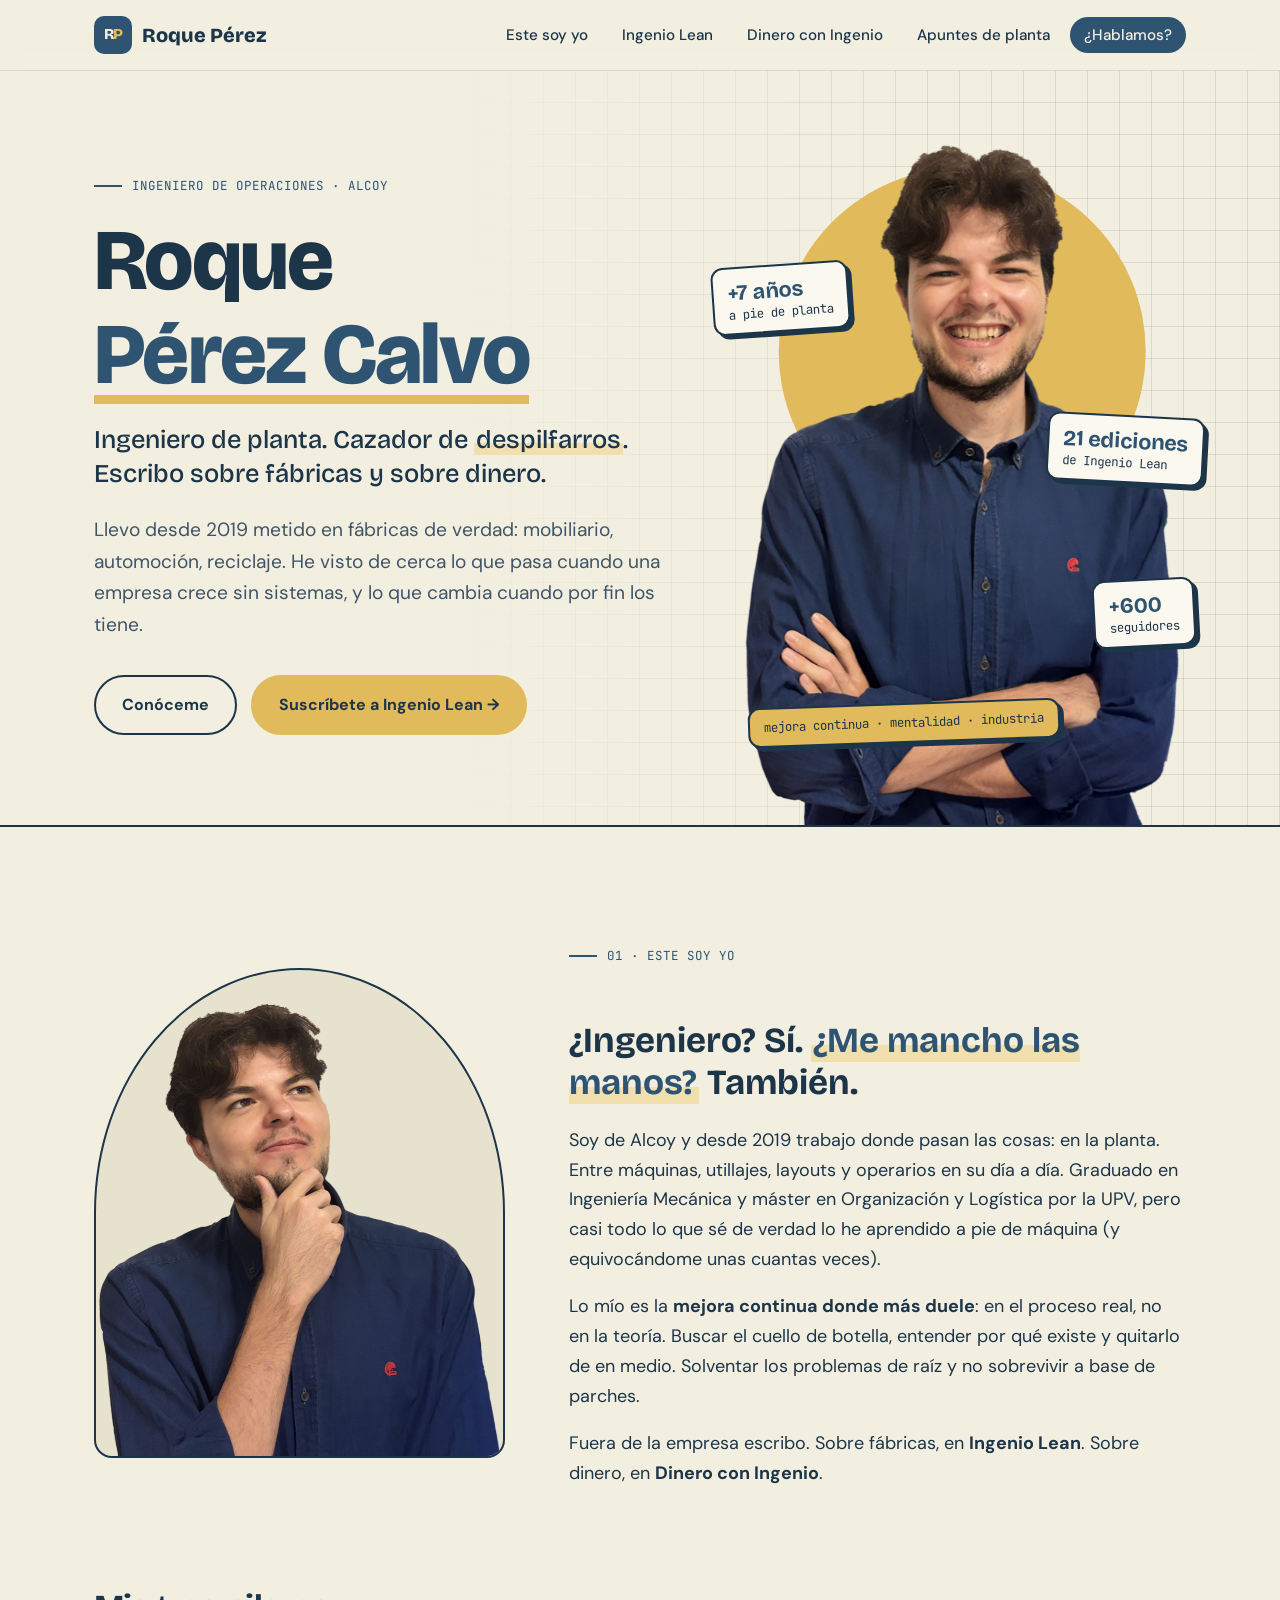
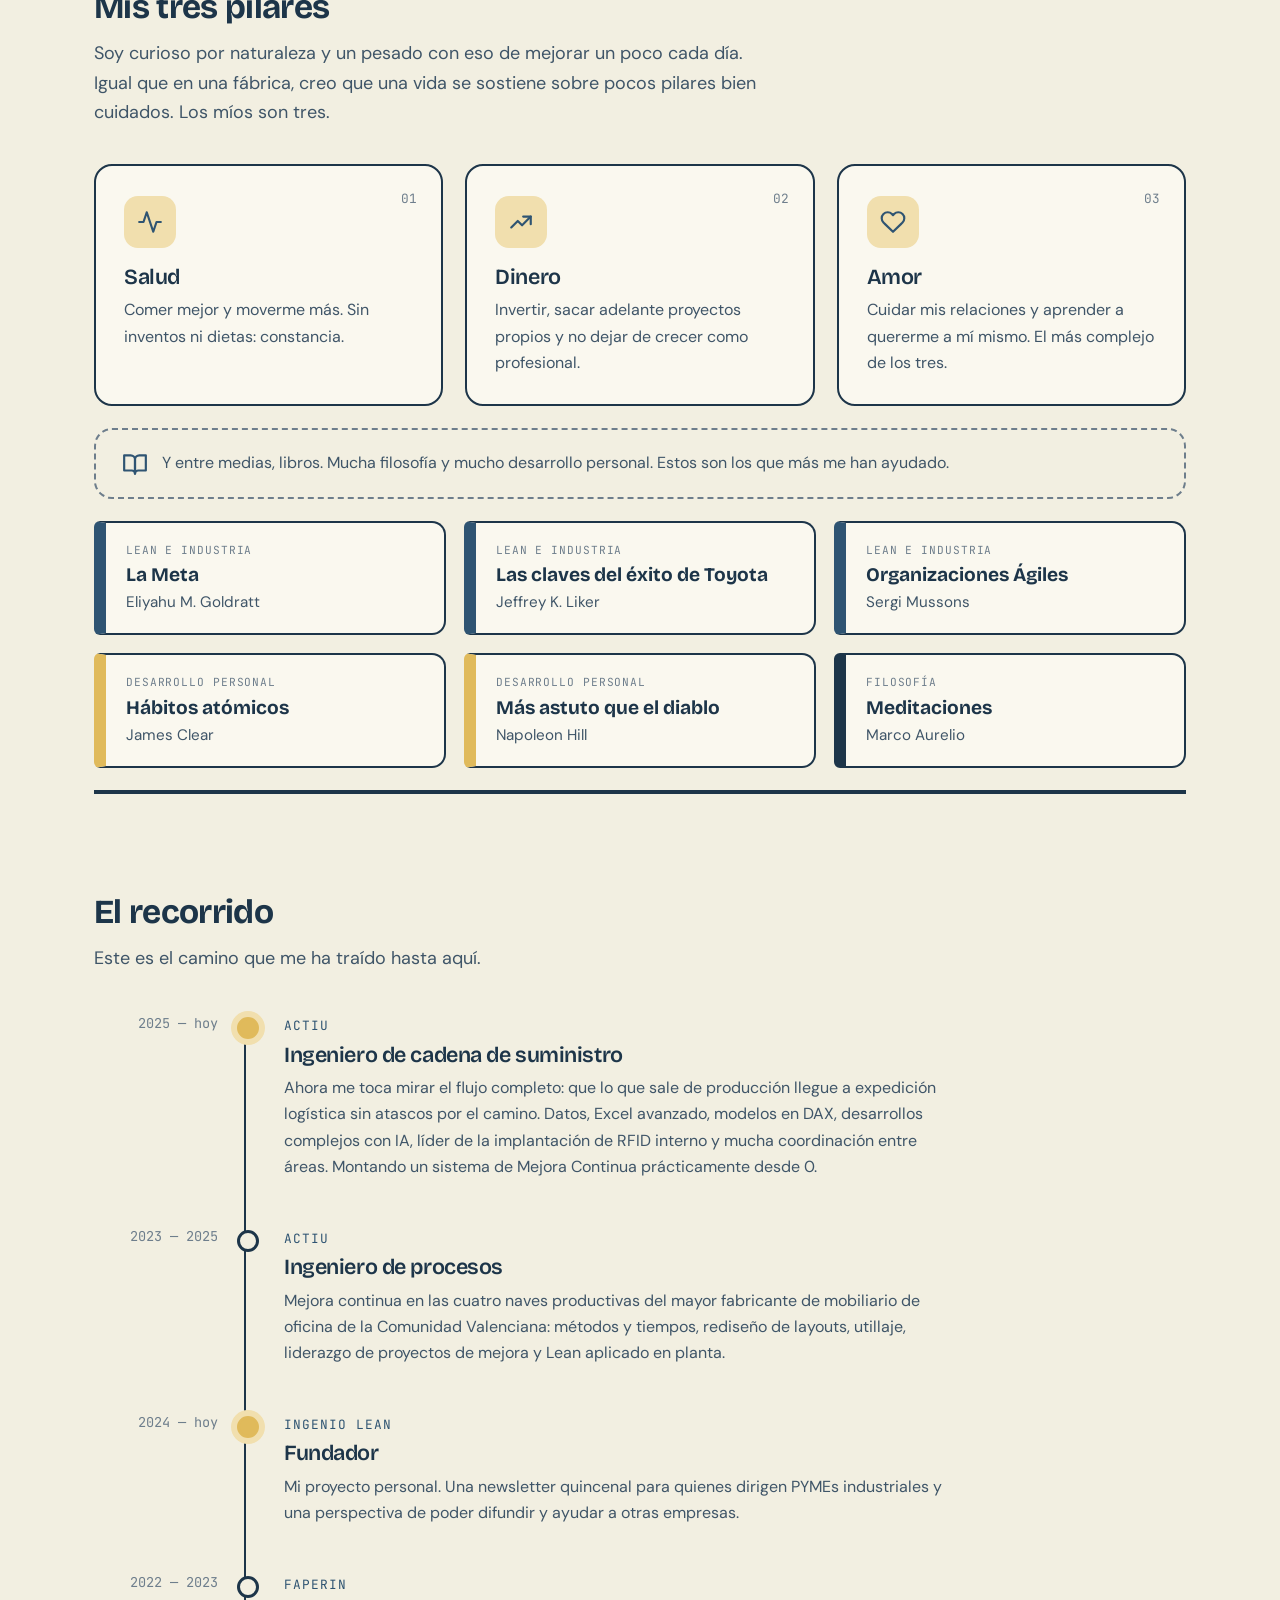
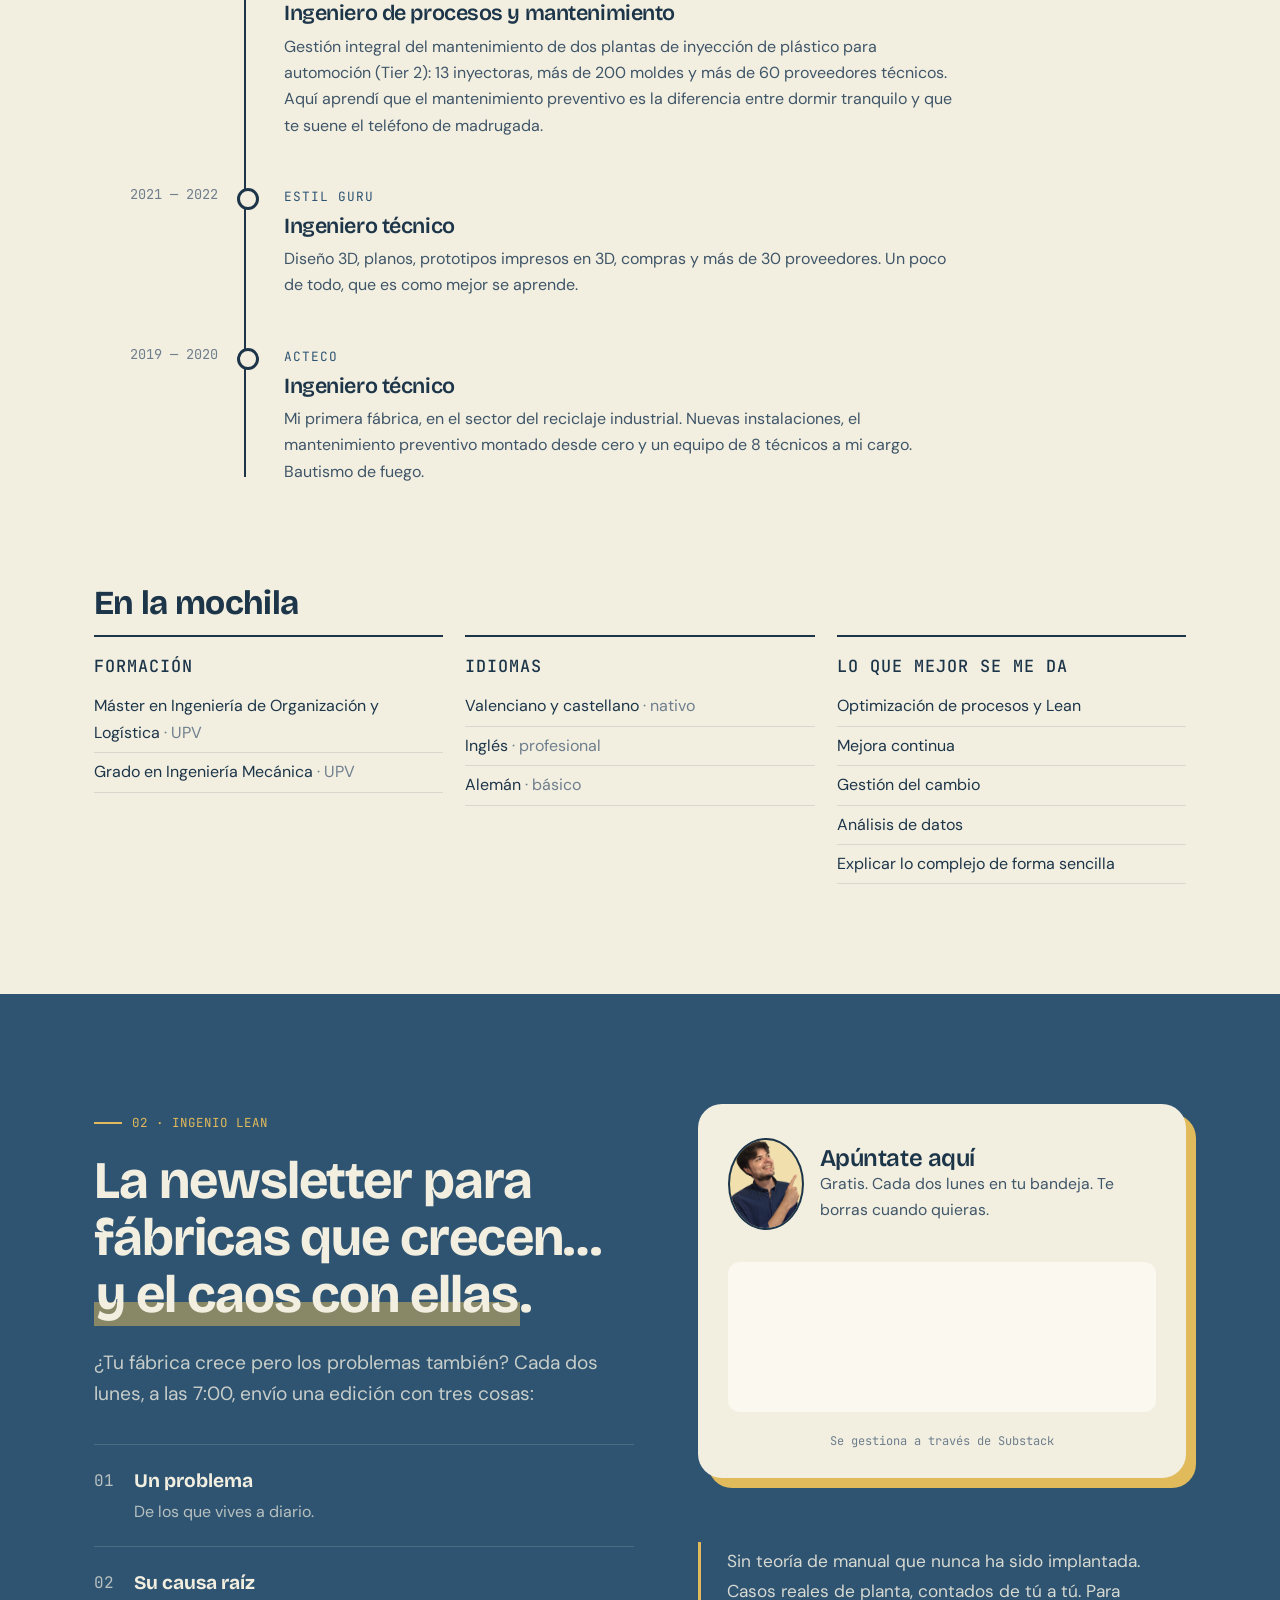
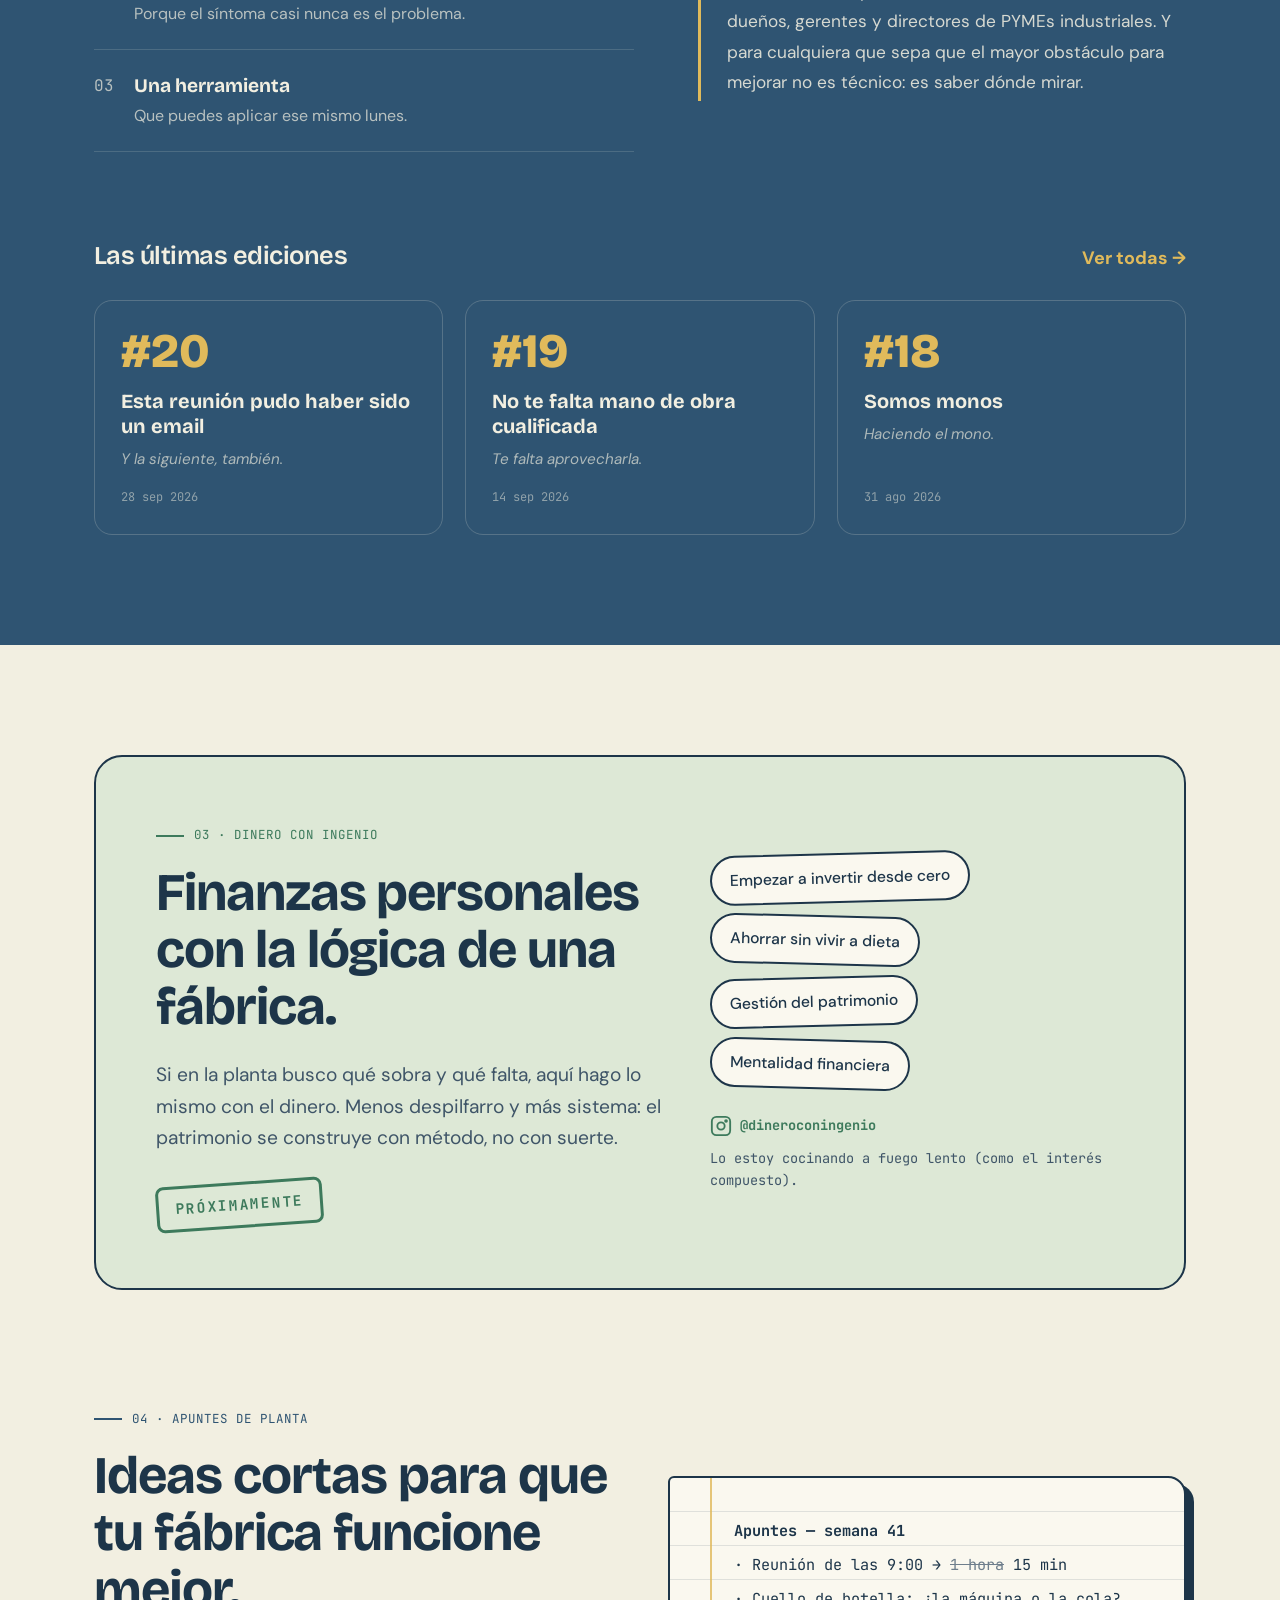
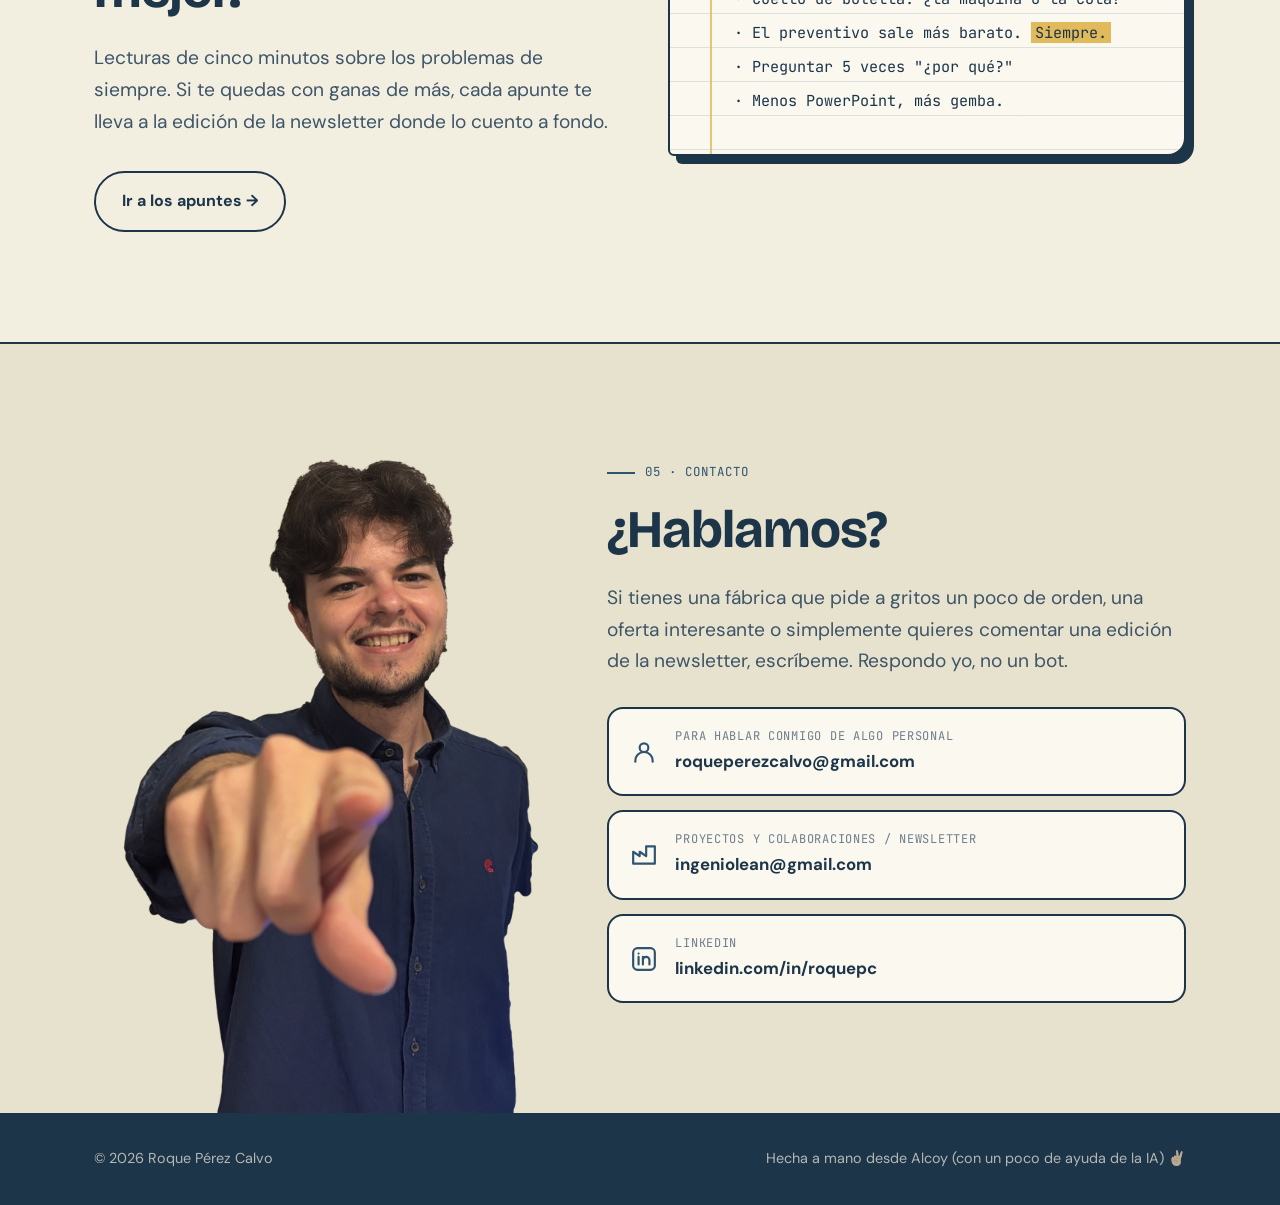
==== index.html @ a0834b90 "Portada: últimos apuntes. Apuntes: bloque «Sigue leyendo» Co-Authored-By: Claude Opus 5.5 <noreply@a" ====
<!DOCTYPE html>
<html lang="es">
<head>
  <meta charset="UTF-8">
  <meta name="viewport" content="width=device-width, initial-scale=1.0">
  <title>Roque Pérez Calvo · Ingeniero de operaciones industriales y Lean</title>
  <meta name="description" content="Soy Roque Pérez Calvo, ingeniero de operaciones industriales desde 2019 (mobiliario, automoción y reciclaje). Escribo Ingenio Lean, la newsletter para quienes dirigen PYMEs industriales, y preparo Dinero con Ingenio, sobre finanzas personales.">
  <meta name="author" content="Roque Pérez Calvo">
  <link rel="canonical" href="https://roqueperez.es/">

  <!-- Cómo se ve la web al compartirla en redes -->
  <meta property="og:type" content="website">
  <meta property="og:title" content="Roque Pérez Calvo · Ingeniero de planta que escribe sobre fábricas y dinero">
  <meta property="og:description" content="Mejora continua donde más duele: en el proceso real. Newsletter Ingenio Lean y proyecto Dinero con Ingenio.">
  <meta property="og:url" content="https://roqueperez.es/">
  <meta property="og:image" content="https://roqueperez.es/img/compartir.png">
  <meta property="og:image:width" content="1200">
  <meta property="og:image:height" content="630">
  <meta name="twitter:card" content="summary_large_image">
  <meta property="og:locale" content="es_ES">

  <!-- Ficha para Google: quién es Roque -->
  <script type="application/ld+json">
  {
    "@context": "https://schema.org",
    "@type": "Person",
    "name": "Roque Pérez Calvo",
    "url": "https://roqueperez.es/",
    "jobTitle": "Ingeniero de operaciones industriales",
    "description": "Ingeniero de operaciones industriales especializado en Lean y mejora continua. Fundador de Ingenio Lean.",
    "address": { "@type": "PostalAddress", "addressLocality": "Alcoy", "addressRegion": "Alicante", "addressCountry": "ES" },
    "alumniOf": { "@type": "CollegeOrUniversity", "name": "Universitat Politècnica de València" },
    "knowsAbout": ["Lean Manufacturing", "Mejora continua", "Optimización de procesos", "Cadena de suministro", "Finanzas personales"],
    "sameAs": ["https://www.linkedin.com/in/roquepc/", "https://ingeniolean.substack.com"]
  }
  </script>

  <link rel="preconnect" href="https://fonts.googleapis.com">
  <link rel="preconnect" href="https://fonts.gstatic.com" crossorigin>
  <link href="https://fonts.googleapis.com/css2?family=Bricolage+Grotesque:opsz,wght@12..96,500;12..96,600;12..96,700;12..96,800&family=DM+Sans:ital,wght@0,400;0,500;0,700;1,400&family=JetBrains+Mono:wght@400;500;700&display=swap" rel="stylesheet">
  <link rel="icon" href="favicon.svg" type="image/svg+xml">
  <link rel="stylesheet" href="estilos.css">
</head>
<body>

  <!-- ===================== CABECERA ===================== -->
  <header class="cabecera">
    <div class="contenedor">
      <a href="#inicio" class="logo"><span class="logo-marca">R<span>P</span></span>Roque Pérez</a>
      <button class="boton-menu" aria-label="Abrir menú" aria-expanded="false"><span></span><span></span><span></span></button>
      <ul class="menu">
        <li><a href="#este-soy-yo">Este soy yo</a></li>
        <li><a href="#ingenio-lean">Ingenio Lean</a></li>
        <li><a href="#dinero-con-ingenio">Dinero con Ingenio</a></li>
        <li><a href="apuntes-de-planta/index.html">Apuntes de planta</a></li>
        <li><a href="#contacto" class="menu-destacado">¿Hablamos?</a></li>
      </ul>
    </div>
  </header>

  <main>

    <!-- ===================== PORTADA ===================== -->
    <section class="portada" id="inicio">
      <div class="contenedor">
        <div class="portada-texto">
          <p class="etiqueta" data-texto="portada.etiqueta">Ingeniero de operaciones · Alcoy</p>
          <h1>Roque <span class="apellidos">Pérez Calvo</span></h1>
          <p class="portada-lema" data-texto="portada.lema">Ingeniero de planta. Cazador de <span class="subrayado">despilfarros</span>. Escribo sobre fábricas y sobre dinero.</p>
          <p class="entradilla" data-texto="portada.entradilla">Llevo desde 2019 metido en fábricas de verdad: mobiliario, automoción, reciclaje. He visto de cerca lo que pasa cuando una empresa crece sin sistemas, y lo que cambia cuando por fin los tiene.</p>
          <div class="botones">
            <a href="#este-soy-yo" class="boton boton-secundario" data-texto="portada.boton-conoceme">Conóceme</a>
            <a href="#ingenio-lean" class="boton boton-principal" data-texto="portada.boton-suscribete">Suscríbete a Ingenio Lean →</a>
          </div>
        </div>
        <div class="portada-foto">
          <img src="img/roque-brazos-cruzados.png" alt="Roque Pérez Calvo sonriendo con los brazos cruzados">
          <div class="nota nota-1" data-texto="portada.nota-anos"><strong>+7 años</strong> a pie de planta</div>
          <div class="nota nota-2" data-texto="portada.nota-ediciones"><strong>21 ediciones</strong> de Ingenio Lean</div>
          <div class="nota nota-3" data-texto="portada.nota-amarilla">mejora continua · mentalidad · industria</div>
          <div class="nota nota-4" data-texto="portada.nota-seguidores"><strong>+600</strong> seguidores</div>
        </div>
      </div>
    </section>

    <!-- ===================== ESTE SOY YO ===================== -->
    <section class="seccion" id="este-soy-yo">
      <div class="contenedor">
        <div class="yo-intro">
          <div class="yo-foto aparece">
            <img src="img/roque-pensando.png" alt="Roque pensando, con la mano en la barbilla">
          </div>
          <div class="yo-texto aparece">
            <p class="etiqueta" data-texto="yo.etiqueta">01 · Este soy yo</p>
            <p class="gancho" data-texto="yo.gancho">¿Ingeniero? Sí. <span class="subrayado">¿Me mancho las manos?</span> También.</p>
            <div data-texto="yo.texto" data-formato="parrafos"><p>Soy de Alcoy y desde 2019 trabajo donde pasan las cosas: en la planta. Entre máquinas, utillajes, layouts y operarios en su día a día. Graduado en Ingeniería Mecánica y máster en Organización y Logística por la UPV, pero casi todo lo que sé de verdad lo he aprendido a pie de máquina (y equivocándome unas cuantas veces).</p><p>Lo mío es la <strong>mejora continua donde más duele</strong>: en el proceso real, no en la teoría. Buscar el cuello de botella, entender por qué existe y quitarlo de en medio. Solventar los problemas de raíz y no sobrevivir a base de parches.</p><p>Fuera de la empresa escribo. Sobre fábricas, en <strong>Ingenio Lean</strong>. Sobre dinero, en <strong>Dinero con Ingenio</strong>.</p></div>
          </div>
        </div>

        <!-- Pilares -->
        <h3 class="subtitulo aparece" data-texto="pilares.titulo">Mis tres pilares</h3>
        <p class="subtitulo-intro aparece" data-texto="pilares.intro">Soy curioso por naturaleza y un pesado con eso de mejorar un poco cada día. Igual que en una fábrica, creo que una vida se sostiene sobre pocos pilares bien cuidados. Los míos son tres.</p>
        <div class="pilares">
          <article class="pilar aparece">
            <span class="pilar-num">01</span>
            <div class="pilar-icono"><svg viewBox="0 0 24 24" fill="none" stroke="currentColor" stroke-width="2" stroke-linecap="round" stroke-linejoin="round"><path d="M22 12h-4l-3 9L9 3l-3 9H2"/></svg></div>
            <h3 data-texto="pilares.1.titulo">Salud</h3>
            <p data-texto="pilares.1.texto">Comer mejor y moverme más. Sin inventos ni dietas: constancia.</p>
          </article>
          <article class="pilar aparece">
            <span class="pilar-num">02</span>
            <div class="pilar-icono"><svg viewBox="0 0 24 24" fill="none" stroke="currentColor" stroke-width="2" stroke-linecap="round" stroke-linejoin="round"><path d="M3 17l6-6 4 4 8-8"/><path d="M14 7h7v7"/></svg></div>
            <h3 data-texto="pilares.2.titulo">Dinero</h3>
            <p data-texto="pilares.2.texto">Invertir, sacar adelante proyectos propios y no dejar de crecer como profesional.</p>
          </article>
          <article class="pilar aparece">
            <span class="pilar-num">03</span>
            <div class="pilar-icono"><svg viewBox="0 0 24 24" fill="none" stroke="currentColor" stroke-width="2" stroke-linecap="round" stroke-linejoin="round"><path d="M20.8 4.6a5.5 5.5 0 0 0-7.8 0L12 5.7l-1-1.1a5.5 5.5 0 0 0-7.8 7.8l1 1.1L12 21l7.8-7.5 1-1.1a5.5 5.5 0 0 0 0-7.8z"/></svg></div>
            <h3 data-texto="pilares.3.titulo">Amor</h3>
            <p data-texto="pilares.3.texto">Cuidar mis relaciones y aprender a quererme a mí mismo. El más complejo de los tres.</p>
          </article>
        </div>
        <div class="lecturas aparece">
          <svg viewBox="0 0 24 24" fill="none" stroke="currentColor" stroke-width="2" stroke-linecap="round" stroke-linejoin="round"><path d="M2 4h6a4 4 0 0 1 4 4v13a3 3 0 0 0-3-3H2z"/><path d="M22 4h-6a4 4 0 0 0-4 4v13a3 3 0 0 1 3-3h7z"/></svg>
          <span data-texto="pilares.libros">Y entre medias, libros. Mucha filosofía y mucho desarrollo personal. Estos son los que más me han ayudado.</span>
        </div>
        <!-- ROBOT:ESTANTERIA:INICIO -->
        <div class="estanteria aparece">
          <article class="libro libro-lean-e-industria">
            <span class="libro-categoria">Lean e industria</span>
            <h4>La Meta</h4>
            <span class="libro-autor">Eliyahu M. Goldratt</span>
          </article>
          <article class="libro libro-lean-e-industria">
            <span class="libro-categoria">Lean e industria</span>
            <h4>Las claves del éxito de Toyota</h4>
            <span class="libro-autor">Jeffrey K. Liker</span>
          </article>
          <article class="libro libro-lean-e-industria">
            <span class="libro-categoria">Lean e industria</span>
            <h4>Organizaciones Ágiles</h4>
            <span class="libro-autor">Sergi Mussons</span>
          </article>
          <article class="libro libro-desarrollo-personal">
            <span class="libro-categoria">Desarrollo personal</span>
            <h4>Hábitos atómicos</h4>
            <span class="libro-autor">James Clear</span>
          </article>
          <article class="libro libro-desarrollo-personal">
            <span class="libro-categoria">Desarrollo personal</span>
            <h4>Más astuto que el diablo</h4>
            <span class="libro-autor">Napoleon Hill</span>
          </article>
          <article class="libro libro-filosofia">
            <span class="libro-categoria">Filosofía</span>
            <h4>Meditaciones</h4>
            <span class="libro-autor">Marco Aurelio</span>
          </article>
        </div>
        <!-- ROBOT:ESTANTERIA:FIN -->

        <!-- Recorrido -->
        <h3 class="subtitulo aparece" data-texto="recorrido.titulo">El recorrido</h3>
        <p class="subtitulo-intro aparece" data-texto="recorrido.intro">Este es el camino que me ha traído hasta aquí.</p>
        <ol class="recorrido">
          <li class="hito actual aparece">
            <div class="hito-fecha" data-texto="recorrido.1.fechas">2025 — hoy</div>
            <div>
              <span class="hito-empresa" data-texto="recorrido.1.empresa">ACTIU</span>
              <h3 data-texto="recorrido.1.puesto">Ingeniero de cadena de suministro</h3>
              <p data-texto="recorrido.1.texto">Ahora me toca mirar el flujo completo: que lo que sale de producción llegue a expedición logística sin atascos por el camino. Datos, Excel avanzado, modelos en DAX, desarrollos complejos con IA, líder de la implantación de RFID interno y mucha coordinación entre áreas. Montando un sistema de Mejora Continua prácticamente desde 0.</p>
            </div>
          </li>
          <li class="hito aparece">
            <div class="hito-fecha" data-texto="recorrido.2.fechas">2023 — 2025</div>
            <div>
              <span class="hito-empresa" data-texto="recorrido.2.empresa">ACTIU</span>
              <h3 data-texto="recorrido.2.puesto">Ingeniero de procesos</h3>
              <p data-texto="recorrido.2.texto">Mejora continua en las cuatro naves productivas del mayor fabricante de mobiliario de oficina de la Comunidad Valenciana: métodos y tiempos, rediseño de layouts, utillaje, liderazgo de proyectos de mejora y Lean aplicado en planta.</p>
            </div>
          </li>
          <li class="hito actual aparece">
            <div class="hito-fecha" data-texto="recorrido.3.fechas">2024 — hoy</div>
            <div>
              <span class="hito-empresa" data-texto="recorrido.3.empresa">Ingenio Lean</span>
              <h3 data-texto="recorrido.3.puesto">Fundador</h3>
              <p data-texto="recorrido.3.texto">Mi proyecto personal. Una newsletter quincenal para quienes dirigen PYMEs industriales y una perspectiva de poder difundir y ayudar a otras empresas.</p>
            </div>
          </li>
          <li class="hito aparece">
            <div class="hito-fecha" data-texto="recorrido.4.fechas">2022 — 2023</div>
            <div>
              <span class="hito-empresa" data-texto="recorrido.4.empresa">FAPERIN</span>
              <h3 data-texto="recorrido.4.puesto">Ingeniero de procesos y mantenimiento</h3>
              <p data-texto="recorrido.4.texto">Gestión integral del mantenimiento de dos plantas de inyección de plástico para automoción (Tier 2): 13 inyectoras, más de 200 moldes y más de 60 proveedores técnicos. Aquí aprendí que el mantenimiento preventivo es la diferencia entre dormir tranquilo y que te suene el teléfono de madrugada.</p>
            </div>
          </li>
          <li class="hito aparece">
            <div class="hito-fecha" data-texto="recorrido.5.fechas">2021 — 2022</div>
            <div>
              <span class="hito-empresa" data-texto="recorrido.5.empresa">Estil Guru</span>
              <h3 data-texto="recorrido.5.puesto">Ingeniero técnico</h3>
              <p data-texto="recorrido.5.texto">Diseño 3D, planos, prototipos impresos en 3D, compras y más de 30 proveedores. Un poco de todo, que es como mejor se aprende.</p>
            </div>
          </li>
          <li class="hito aparece">
            <div class="hito-fecha" data-texto="recorrido.6.fechas">2019 — 2020</div>
            <div>
              <span class="hito-empresa" data-texto="recorrido.6.empresa">ACTECO</span>
              <h3 data-texto="recorrido.6.puesto">Ingeniero técnico</h3>
              <p data-texto="recorrido.6.texto">Mi primera fábrica, en el sector del reciclaje industrial. Nuevas instalaciones, el mantenimiento preventivo montado desde cero y un equipo de 8 técnicos a mi cargo. Bautismo de fuego.</p>
            </div>
          </li>
        </ol>

        <!-- Mochila -->
        <h3 class="subtitulo aparece" data-texto="mochila.titulo">En la mochila</h3>
        <div class="mochila">
          <div class="mochila-item aparece">
            <h3 data-texto="mochila.1.titulo">Formación</h3>
            <ul data-texto="mochila.1.lista" data-formato="lista"><li>Máster en Ingeniería de Organización y Logística <span>· UPV</span></li><li>Grado en Ingeniería Mecánica <span>· UPV</span></li></ul>
          </div>
          <div class="mochila-item aparece">
            <h3 data-texto="mochila.2.titulo">Idiomas</h3>
            <ul data-texto="mochila.2.lista" data-formato="lista"><li>Valenciano y castellano <span>· nativo</span></li><li>Inglés <span>· profesional</span></li><li>Alemán <span>· básico</span></li></ul>
          </div>
          <div class="mochila-item aparece">
            <h3 data-texto="mochila.3.titulo">Lo que mejor se me da</h3>
            <ul data-texto="mochila.3.lista" data-formato="lista"><li>Optimización de procesos y Lean</li><li>Mejora continua</li><li>Gestión del cambio</li><li>Análisis de datos</li><li>Explicar lo complejo de forma sencilla</li></ul>
          </div>
        </div>
      </div>
    </section>

    <!-- ===================== INGENIO LEAN ===================== -->
    <section class="seccion oscura" id="ingenio-lean">
      <div class="contenedor">
        <div class="lean-grid">
          <div class="aparece">
            <p class="etiqueta" data-texto="lean.etiqueta">02 · Ingenio Lean</p>
            <h2 data-texto="lean.titulo">La newsletter para fábricas que crecen… <span class="subrayado">y el caos con ellas</span>.</h2>
            <p class="entradilla" data-texto="lean.entradilla">¿Tu fábrica crece pero los problemas también? Cada dos lunes, a las 7:00, envío una edición con tres cosas:</p>
            <ol class="pasos">
              <li class="paso"><span class="paso-num">01</span><div><strong data-texto="lean.paso-1.titulo">Un problema</strong><span data-texto="lean.paso-1.texto">De los que vives a diario.</span></div></li>
              <li class="paso"><span class="paso-num">02</span><div><strong data-texto="lean.paso-2.titulo">Su causa raíz</strong><span data-texto="lean.paso-2.texto">Porque el síntoma casi nunca es el problema.</span></div></li>
              <li class="paso"><span class="paso-num">03</span><div><strong data-texto="lean.paso-3.titulo">Una herramienta</strong><span data-texto="lean.paso-3.texto">Que puedes aplicar ese mismo lunes.</span></div></li>
            </ol>
          </div>

          <div class="lean-lado">
          <div class="suscripcion aparece">
            <div class="suscripcion-cabecera">
              <img src="img/roque-senalando.png" alt="Roque señalando hacia arriba">
              <div>
                <h3 data-texto="lean.suscripcion-titulo">Apúntate aquí</h3>
                <p data-texto="lean.suscripcion-texto">Gratis. Cada dos lunes en tu bandeja. Te borras cuando quieras.</p>
              </div>
            </div>
            <iframe src="https://ingeniolean.substack.com/embed" title="Formulario de suscripción a Ingenio Lean" loading="lazy" scrolling="no"></iframe>
            <small data-texto="lean.suscripcion-nota">Se gestiona a través de Substack</small>
          </div>
            <p class="lean-para aparece" data-texto="lean.texto">Sin teoría de manual que nunca ha sido implantada. Casos reales de planta, contados de tú a tú. Para dueños, gerentes y directores de PYMEs industriales. Y para cualquiera que sepa que el mayor obstáculo para mejorar no es técnico: es saber dónde mirar.</p>
          </div>
        </div>

        <div class="ediciones-titulo aparece">
          <h3 data-texto="lean.ediciones-titulo">Las últimas ediciones</h3>
          <a href="https://ingeniolean.substack.com" target="_blank" rel="noopener" data-texto="lean.ediciones-enlace">Ver todas →</a>
        </div>
        <!-- ROBOT:EDICIONES:INICIO -->
        <div class="ediciones">
          <a class="edicion aparece" href="https://ingeniolean.substack.com/p/20-esta-reunion-pudo-haber-sido-un" target="_blank" rel="noopener">
            <span class="edicion-num">#20</span>
            <h4>Esta reunión pudo haber sido un email</h4>
            <p>Y la siguiente, también.</p>
            <span class="edicion-fecha">28 sep 2026</span>
          </a>
          <a class="edicion aparece" href="https://ingeniolean.substack.com/p/19-no-te-falta-mano-de-obra-cualificada" target="_blank" rel="noopener">
            <span class="edicion-num">#19</span>
            <h4>No te falta mano de obra cualificada</h4>
            <p>Te falta aprovecharla.</p>
            <span class="edicion-fecha">14 sep 2026</span>
          </a>
          <a class="edicion aparece" href="https://ingeniolean.substack.com/p/18-somos-monos" target="_blank" rel="noopener">
            <span class="edicion-num">#18</span>
            <h4>Somos monos</h4>
            <p>Haciendo el mono.</p>
            <span class="edicion-fecha">31 ago 2026</span>
          </a>
        </div>
        <!-- ROBOT:EDICIONES:FIN -->
      </div>
    </section>

    <!-- ===================== DINERO CON INGENIO ===================== -->
    <section class="seccion" id="dinero-con-ingenio">
      <div class="contenedor">
        <div class="dinero aparece">
          <div>
            <p class="etiqueta" data-texto="dinero.etiqueta">03 · Dinero con Ingenio</p>
            <h2 data-texto="dinero.titulo">Finanzas personales con la lógica de una fábrica.</h2>
            <p class="entradilla" data-texto="dinero.entradilla">Si en la planta busco qué sobra y qué falta, aquí hago lo mismo con el dinero. Menos despilfarro y más sistema: el patrimonio se construye con método, no con suerte.</p>
            <span class="sello" data-texto="dinero.sello">Próximamente</span>
          </div>
          <div>
            <div class="temas" data-texto="dinero.temas" data-formato="temas"><span class="tema">Empezar a invertir desde cero</span><span class="tema">Ahorrar sin vivir a dieta</span><span class="tema">Gestión del patrimonio</span><span class="tema">Mentalidad financiera</span></div>
            <p class="canales">
              <a href="https://www.instagram.com/dineroconingenio/" target="_blank" rel="noopener"><svg viewBox="0 0 24 24" fill="none" stroke="currentColor" stroke-width="2"><rect x="2" y="2" width="20" height="20" rx="5"/><circle cx="12" cy="12" r="4"/><circle cx="17.5" cy="6.5" r="1" fill="currentColor"/></svg>@dineroconingenio</a>
              <span data-texto="dinero.canales">Lo estoy cocinando a fuego lento (como el interés compuesto).</span>
            </p>
          </div>
        </div>
      </div>
    </section>

    <!-- ===================== APUNTES DE PLANTA ===================== -->
    <section class="seccion" id="apuntes" style="padding-top: 0;">
      <div class="contenedor">
        <div class="apuntes">
          <div class="aparece">
            <p class="etiqueta" data-texto="apuntes.etiqueta">04 · Apuntes de planta</p>
            <h2 data-texto="apuntes.titulo">Ideas cortas para que tu fábrica funcione mejor.</h2>
            <p class="entradilla" data-texto="apuntes.entradilla">Lecturas de cinco minutos sobre los problemas de siempre. Si te quedas con ganas de más, cada apunte te lleva a la edición de la newsletter donde lo cuento a fondo.</p>
            <div class="botones">
              <a href="apuntes-de-planta/index.html" class="boton boton-secundario" data-texto="apuntes.boton">Ir a los apuntes →</a>
            </div>
          </div>
          <div class="libreta aparece" data-texto="apuntes.libreta" data-formato="libreta"><p><strong>Apuntes — semana 41</strong></p><p>· Reunión de las 9:00 → <span class="tachado">1 hora</span> 15 min</p><p>· Cuello de botella: ¿la máquina o la cola?</p><p>· El preventivo sale más barato. <span class="subrayado">Siempre.</span></p><p>· Preguntar 5 veces "¿por qué?"</p><p>· Menos PowerPoint, más gemba.</p></div>
        </div>
        <!-- ROBOT:ULTIMOS:INICIO -->
        <!-- ROBOT:ULTIMOS:FIN -->
      </div>
    </section>

    <!-- ===================== CONTACTO ===================== -->
    <section class="seccion seccion-contacto" id="contacto">
      <div class="contenedor">
        <div class="contacto">
          <div class="contacto-foto aparece">
            <img src="img/roque-te-senala.png" alt="Roque señalándote con el dedo">
          </div>
          <div class="contacto-texto aparece">
            <p class="etiqueta" data-texto="contacto.etiqueta">05 · Contacto</p>
            <h2 data-texto="contacto.titulo">¿Hablamos?</h2>
            <p class="entradilla" data-texto="contacto.entradilla">Si tienes una fábrica que pide a gritos un poco de orden, una oferta interesante o simplemente quieres comentar una edición de la newsletter, escríbeme. Respondo yo, no un bot.</p>
            <div class="contacto-tarjetas">
              <a class="tarjeta-contacto" href="mailto:roqueperezcalvo@gmail.com">
                <svg viewBox="0 0 24 24" fill="none" stroke="currentColor" stroke-width="2" stroke-linecap="round" stroke-linejoin="round"><circle cx="12" cy="8" r="4"/><path d="M4 21v-1a7 7 0 0 1 16 0v1"/></svg>
                <div><small data-texto="contacto.etiqueta-email-personal">Para hablar conmigo de algo personal</small><strong>roqueperezcalvo@gmail.com</strong></div>
              </a>
              <a class="tarjeta-contacto" href="mailto:ingeniolean@gmail.com">
                <svg viewBox="0 0 24 24" fill="none" stroke="currentColor" stroke-width="2" stroke-linecap="round" stroke-linejoin="round"><path d="M2 20V9l6 4V9l6 4V4h8v16z"/></svg>
                <div><small data-texto="contacto.etiqueta-email-proyectos">Proyectos y colaboraciones / newsletter</small><strong>ingeniolean@gmail.com</strong></div>
              </a>
              <a class="tarjeta-contacto" href="https://www.linkedin.com/in/roquepc/" target="_blank" rel="noopener">
                <svg viewBox="0 0 24 24" fill="none" stroke="currentColor" stroke-width="2" stroke-linecap="round" stroke-linejoin="round"><rect x="2" y="2" width="20" height="20" rx="4"/><path d="M7 10v7M7 7v.01M11 17v-7M11 13a3 3 0 0 1 6 0v4"/></svg>
                <div><small data-texto="contacto.etiqueta-linkedin">LinkedIn</small><strong>linkedin.com/in/roquepc</strong></div>
              </a>
            </div>
          </div>
        </div>
      </div>
    </section>

  </main>

  <footer class="pie">
    <div class="contenedor">
      <span>© 2026 Roque Pérez Calvo</span>
      <span data-texto="pie.frase">Hecha a mano desde Alcoy (con un poco de ayuda de la IA) ✌🏻</span>
    </div>
  </footer>

  <script src="textos.js"></script>
  <script src="script.js"></script>
  <!-- Estadísticas de visitas (GoatCounter, sin cookies) -->
  <script data-goatcounter="https://ingeniolean.goatcounter.com/count" async src="https://gc.zgo.at/count.js"></script>
</body>
</html>
---- estilos.css ----
/* ==========================================================
   Web personal de Roque Pérez Calvo — hoja de estilos
   Paleta de Ingenio Lean: #F2EFE1 (fondos), #2F5472 (principal), #E0BA5B (secundario)
   ========================================================== */

:root {
  --papel: #f2efe1;
  --papel-2: #e7e2cd;
  --blanco: #faf8ef;
  --principal: #2f5472;
  --tinta: #1d3549;
  --tinta-2: #3f5568;
  --tinta-3: #6e7e8c;
  --dorado: #e0ba5b;
  --dorado-claro: #f1dfae;
  --verde: #3d7a5c;
  --verde-claro: #dde8d6;
  --linea: rgba(29, 53, 73, 0.12);

  --f-titulo: "Bricolage Grotesque", system-ui, sans-serif;
  --f-texto: "DM Sans", system-ui, sans-serif;
  --f-mono: "JetBrains Mono", ui-monospace, monospace;

  --ancho: 1140px;
  --radio: 18px;
}

* { box-sizing: border-box; margin: 0; padding: 0; }
html { scroll-behavior: smooth; scroll-padding-top: 80px; }
body {
  background: var(--papel);
  color: var(--tinta);
  font-family: var(--f-texto);
  font-size: 18px;
  line-height: 1.65;
  -webkit-font-smoothing: antialiased;
  overflow-x: hidden;
}
img { max-width: 100%; display: block; }
a { color: inherit; }

.contenedor { width: 100%; max-width: var(--ancho); margin: 0 auto; padding: 0 24px; }

/* ---------- Tipografía ---------- */
h1, h2, h3 { font-family: var(--f-titulo); line-height: 1.08; letter-spacing: -0.02em; }
h2 { font-size: clamp(2.1rem, 4.5vw, 3.3rem); font-weight: 700; margin-bottom: 24px; }
h3 { font-size: 1.35rem; font-weight: 600; }
p + p { margin-top: 1em; }
strong { font-weight: 700; }

.etiqueta {
  font-family: var(--f-mono);
  font-size: 0.78rem;
  letter-spacing: 0.08em;
  text-transform: uppercase;
  color: var(--principal);
  display: inline-flex;
  align-items: center;
  gap: 10px;
  margin-bottom: 18px;
}
.etiqueta::before { content: ""; width: 28px; height: 2px; background: currentColor; }

.subrayado {
  background: linear-gradient(transparent 62%, var(--dorado-claro) 62%);
  padding: 0 2px;
}
.entradilla { font-size: 1.2rem; color: var(--tinta-2); max-width: 620px; }

/* ---------- Botones ---------- */
.botones { display: flex; flex-wrap: wrap; gap: 14px; margin-top: 34px; }
.boton {
  display: inline-flex; align-items: center; gap: 10px;
  padding: 15px 26px;
  border-radius: 999px;
  font-weight: 700; font-size: 1rem;
  text-decoration: none;
  border: 2px solid var(--tinta);
  transition: transform .2s ease, box-shadow .2s ease, background .2s ease;
}
.boton:hover { transform: translateY(-2px); box-shadow: 0 5px 0 var(--tinta); }
.boton-principal { background: var(--dorado); border-color: var(--dorado); color: var(--tinta); }
.boton-principal:hover { box-shadow: 0 5px 0 var(--tinta); }
.boton-secundario { background: transparent; color: var(--tinta); }
.boton-claro { border-color: var(--papel); color: var(--papel); }
.boton-claro:hover { box-shadow: 0 5px 0 var(--dorado); }

/* ---------- Cabecera ---------- */
.cabecera {
  position: sticky; top: 0; z-index: 50;
  background: rgba(242, 239, 225, 0.88);
  backdrop-filter: blur(10px);
  -webkit-backdrop-filter: blur(10px);
  border-bottom: 1px solid var(--linea);
}
.cabecera .contenedor { display: flex; align-items: center; justify-content: space-between; height: 70px; }
.logo {
  font-family: var(--f-titulo); font-weight: 800; font-size: 1.25rem;
  text-decoration: none; display: flex; align-items: center; gap: 10px;
}
.logo-marca {
  width: 38px; height: 38px; border-radius: 10px;
  background: var(--principal); color: var(--papel);
  display: flex; align-items: center; justify-content: center;
  font-size: 0.95rem; letter-spacing: -0.04em;
}
.logo-marca span { color: var(--dorado); }
.menu { display: flex; gap: 6px; list-style: none; }
.menu a {
  text-decoration: none; font-weight: 500; font-size: 0.95rem;
  padding: 8px 14px; border-radius: 999px; transition: background .2s;
}
.menu a:hover { background: var(--papel-2); }
.menu .menu-destacado { background: var(--principal); color: var(--papel); }
.menu .menu-destacado:hover { background: var(--dorado); color: var(--tinta); }
.boton-menu { display: none; background: none; border: 0; cursor: pointer; padding: 8px; }
.boton-menu span { display: block; width: 24px; height: 2px; background: var(--tinta); margin: 5px 0; transition: .3s; }

/* ---------- Portada ---------- */
.portada {
  position: relative;
  padding: 70px 0 0;
  background-image:
    linear-gradient(var(--linea) 1px, transparent 1px),
    linear-gradient(90deg, var(--linea) 1px, transparent 1px);
  background-size: 32px 32px;
  background-position: -1px -1px;
  border-bottom: 2px solid var(--tinta);
}
.portada::after {
  content: ""; position: absolute; inset: 0;
  background: linear-gradient(90deg, var(--papel) 35%, transparent 75%);
  pointer-events: none;
}
.portada .contenedor { position: relative; z-index: 1; display: grid; grid-template-columns: 1.15fr 0.85fr; gap: 40px; align-items: end; }
.portada-texto { padding-bottom: 90px; }
.portada h1 { font-size: clamp(2.9rem, 7vw, 5.4rem); font-weight: 800; margin-bottom: 22px; }
.portada h1 .apellidos { display: block; color: var(--principal); text-decoration: underline; text-decoration-color: var(--dorado); text-decoration-thickness: 0.1em; text-underline-offset: 0.14em; }
.portada-lema { font-family: var(--f-titulo); font-size: clamp(1.25rem, 2.4vw, 1.6rem); font-weight: 500; line-height: 1.35; margin-bottom: 22px; max-width: 560px; }
.portada-foto { position: relative; align-self: end; }
.portada-foto::before {
  content: ""; position: absolute;
  width: 82%; max-width: 400px; aspect-ratio: 1; border-radius: 50%;
  background: var(--dorado);
  left: 50%; top: 4%; transform: translateX(-50%);
}
.portada-foto img { position: relative; width: 100%; max-width: 440px; margin: 0 auto; }

.nota {
  position: absolute; z-index: 2;
  background: var(--blanco);
  border: 2px solid var(--tinta);
  border-radius: 12px;
  padding: 10px 14px;
  font-family: var(--f-mono); font-size: 0.78rem; line-height: 1.3;
  box-shadow: 4px 4px 0 var(--tinta);
  white-space: nowrap;
}
.nota strong { display: block; font-family: var(--f-titulo); font-size: 1.35rem; color: var(--principal); }
.nota-1 { top: 18%; left: -6%; transform: rotate(-4deg); }
.nota-2 { top: 40%; right: -4%; transform: rotate(3deg); }
.nota-3 { bottom: 12%; left: 2%; transform: rotate(-2deg); background: var(--dorado); }
.nota-4 { bottom: 26%; right: -2%; transform: rotate(-3deg); }

/* ---------- Secciones ---------- */
.seccion { padding: 110px 0; }
.seccion-cabecera { max-width: 760px; margin-bottom: 56px; }

/* Este soy yo */
.yo-intro { display: grid; grid-template-columns: 0.8fr 1.2fr; gap: 64px; align-items: center; }
.yo-foto {
  background: var(--papel-2);
  border-radius: 50% 50% var(--radio) var(--radio);
  overflow: hidden;
  border: 2px solid var(--tinta);
  padding-top: 30px;
}
.yo-texto .gancho { font-family: var(--f-titulo); font-size: clamp(1.6rem, 3vw, 2.2rem); font-weight: 700; line-height: 1.2; margin-bottom: 22px; }
.yo-texto .gancho .subrayado, .yo-texto .gancho em { font-style: normal; color: var(--principal); background: linear-gradient(transparent 60%, var(--dorado-claro) 60%); }

.subtitulo { font-family: var(--f-titulo); font-size: clamp(1.6rem, 3vw, 2.1rem); font-weight: 700; margin: 100px 0 14px; }
.subtitulo-intro { color: var(--tinta-2); max-width: 680px; margin-bottom: 36px; }

.pilares { display: grid; grid-template-columns: repeat(3, 1fr); gap: 22px; }
.pilar {
  background: var(--blanco);
  border: 2px solid var(--tinta);
  border-radius: var(--radio);
  padding: 30px 28px 28px;
  position: relative;
  transition: transform .25s ease, box-shadow .25s ease;
}
.pilar:hover { transform: translateY(-4px); box-shadow: 6px 6px 0 var(--tinta); }
.pilar-icono {
  width: 52px; height: 52px; border-radius: 14px;
  display: grid; place-items: center; margin-bottom: 18px;
  background: var(--dorado-claro); color: var(--principal);
}
.pilar-icono svg { width: 26px; height: 26px; }
.pilar h3 { margin-bottom: 8px; }
.pilar p { color: var(--tinta-2); font-size: 1rem; }
.pilar-num { position: absolute; top: 22px; right: 24px; font-family: var(--f-mono); font-size: 0.8rem; color: var(--tinta-3); }
.lecturas {
  margin-top: 22px; padding: 20px 26px;
  border: 2px dashed var(--tinta-3); border-radius: var(--radio);
  display: flex; gap: 14px; align-items: center; color: var(--tinta-2); font-size: 1rem;
}
.lecturas svg { flex-shrink: 0; width: 26px; height: 26px; color: var(--principal); }

/* Mi estantería: los libros, como lomos sobre una balda */
.estanteria {
  margin-top: 22px; padding-bottom: 22px;
  display: grid; grid-template-columns: repeat(3, 1fr); gap: 18px;
  border-bottom: 4px solid var(--tinta);
}
.libro {
  --lomo: var(--tinta-3);
  display: flex; flex-direction: column; gap: 4px;
  background: var(--blanco); border: 2px solid var(--tinta); border-left: 12px solid var(--lomo);
  border-radius: 6px 14px 14px 6px; padding: 18px 20px;
  transition: transform .2s, box-shadow .2s;
}
.libro:hover { transform: translateY(-4px); box-shadow: 5px 5px 0 var(--lomo); }
.libro-lean-e-industria { --lomo: var(--principal); }
.libro-desarrollo-personal { --lomo: var(--dorado); }
.libro-filosofia { --lomo: var(--tinta); }
.libro-dinero { --lomo: var(--verde); }
.libro-categoria { font-family: var(--f-mono); font-size: .7rem; letter-spacing: .08em; text-transform: uppercase; color: var(--tinta-3); }
.libro h4 { font-family: var(--f-titulo); font-size: 1.2rem; line-height: 1.2; }
.libro-autor { color: var(--tinta-2); font-size: .95rem; }
.libro p { margin-top: 8px; color: var(--tinta-2); font-size: .95rem; font-style: italic; }

/* El recorrido */
.recorrido { position: relative; list-style: none; max-width: 860px; }
.recorrido::before { content: ""; position: absolute; left: 150px; top: 8px; bottom: 8px; width: 2px; background: var(--tinta); }
.hito { display: grid; grid-template-columns: 150px 1fr; gap: 0 40px; padding-bottom: 42px; position: relative; }
.hito:last-child { padding-bottom: 0; }
.hito::before {
  content: ""; position: absolute; left: 143px; top: 7px;
  width: 16px; height: 16px; border-radius: 50%;
  background: var(--papel); border: 3px solid var(--tinta);
}
.hito.actual::before { background: var(--dorado); border-color: var(--dorado); box-shadow: 0 0 0 6px var(--dorado-claro); }
.hito-fecha { font-family: var(--f-mono); font-size: 0.85rem; color: var(--tinta-3); padding-top: 2px; padding-right: 26px; text-align: right; }
.hito-empresa { font-family: var(--f-mono); font-size: 0.8rem; text-transform: uppercase; letter-spacing: 0.08em; color: var(--principal); }
.hito h3 { margin: 4px 0 8px; }
.hito p { color: var(--tinta-2); font-size: 1rem; }

/* La mochila */
.mochila { display: grid; grid-template-columns: repeat(3, 1fr); gap: 22px; }
.mochila-item { border-top: 2px solid var(--tinta); padding-top: 20px; }
.mochila-item h3 { font-size: 1.05rem; font-family: var(--f-mono); font-weight: 500; text-transform: uppercase; letter-spacing: 0.06em; margin-bottom: 12px; }
.mochila-item ul { list-style: none; }
.mochila-item li { padding: 6px 0; border-bottom: 1px solid var(--linea); font-size: 1rem; }
.mochila-item li span { color: var(--tinta-3); }

/* Ingenio Lean (sección oscura) */
.oscura { background: var(--principal); color: var(--papel); position: relative; overflow: hidden; }
.oscura .etiqueta { color: var(--dorado); }
.oscura .entradilla { color: rgba(242, 239, 225, 0.78); }
.oscura .subrayado { background: linear-gradient(transparent 62%, rgba(224, 186, 91, 0.5) 62%); }
.lean-grid { display: grid; grid-template-columns: 1.05fr 0.95fr; gap: 64px; align-items: start; }
.pasos { list-style: none; margin: 34px 0; }
.paso { display: flex; gap: 20px; padding: 20px 0; border-top: 1px solid rgba(242, 239, 225, 0.15); }
.paso:last-child { border-bottom: 1px solid rgba(242, 239, 225, 0.15); }
.paso-num { font-family: var(--f-mono); color: var(--dorado); font-size: 0.9rem; padding-top: 3px; }
.paso strong { display: block; font-family: var(--f-titulo); font-size: 1.2rem; }
.paso span { color: rgba(242, 239, 225, 0.7); font-size: 1rem; }
.pasos:last-child { margin-bottom: 0; }
.lean-para {
  margin-top: 64px; padding: 4px 0 4px 26px;
  border-left: 3px solid var(--dorado);
  color: rgba(242, 239, 225, 0.86); font-size: 1.08rem; line-height: 1.75;
}

.suscripcion {
  background: var(--papel); color: var(--tinta);
  border-radius: 24px; padding: 34px 30px 26px;
  position: relative;
  box-shadow: 10px 10px 0 var(--dorado);
}
.suscripcion-cabecera { display: flex; gap: 16px; align-items: center; margin-bottom: 18px; }
.suscripcion-cabecera img { width: 92px; height: 92px; object-fit: cover; object-position: top; border-radius: 50%; background: var(--dorado-claro); border: 2px solid var(--tinta); }
.suscripcion h3 { font-size: 1.5rem; }
.suscripcion p { font-size: 0.98rem; color: var(--tinta-2); }
.suscripcion iframe { width: 100%; height: 150px; border: 0; border-radius: 12px; background: var(--blanco); margin-top: 14px; }
.suscripcion-local { margin-top: 14px; padding: 22px 16px; background: var(--blanco); border-radius: 12px; text-align: center; }
.suscripcion-local .boton { justify-content: center; }
.suscripcion small { display: block; margin-top: 10px; font-family: var(--f-mono); font-size: 0.75rem; color: var(--tinta-3); text-align: center; }

.ediciones-titulo { display: flex; justify-content: space-between; align-items: baseline; gap: 20px; margin: 90px 0 26px; flex-wrap: wrap; }
.ediciones-titulo h3 { font-size: 1.6rem; }
.ediciones-titulo a { color: var(--dorado); font-weight: 700; text-decoration: none; }
.ediciones-titulo a:hover { text-decoration: underline; }
.ediciones { display: grid; grid-template-columns: repeat(3, 1fr); gap: 22px; }
.edicion {
  display: flex; flex-direction: column; text-decoration: none;
  border: 1px solid rgba(242, 239, 225, 0.2); border-radius: var(--radio);
  padding: 26px; min-height: 210px;
  transition: background .25s, border-color .25s, transform .25s;
}
.edicion:hover { background: rgba(242, 239, 225, 0.06); border-color: var(--dorado); transform: translateY(-4px); }
.edicion-num { font-family: var(--f-titulo); font-size: 3rem; font-weight: 800; color: var(--dorado); line-height: 1; margin-bottom: 14px; }
.edicion h4 { font-family: var(--f-titulo); font-size: 1.25rem; line-height: 1.25; margin-bottom: 8px; }
.edicion p { color: rgba(242, 239, 225, 0.65); font-size: 0.95rem; font-style: italic; }
.edicion-fecha { margin-top: auto; padding-top: 16px; font-family: var(--f-mono); font-size: 0.75rem; color: rgba(242, 239, 225, 0.5); }

/* Dinero con Ingenio */
.dinero {
  display: grid; grid-template-columns: 1.1fr 0.9fr; gap: 48px; align-items: center;
  background: var(--verde-claro);
  border: 2px solid var(--tinta);
  border-radius: 28px;
  padding: 60px;
  position: relative; overflow: hidden;
}
.dinero .etiqueta { color: var(--verde); }
.sello {
  display: inline-block;
  font-family: var(--f-mono); font-weight: 700; font-size: 0.9rem; letter-spacing: 0.12em; text-transform: uppercase;
  color: var(--verde); border: 3px solid var(--verde); border-radius: 8px;
  padding: 8px 16px; transform: rotate(-4deg); margin-top: 28px;
}
.temas { display: flex; flex-wrap: wrap; gap: 12px; }
.tema {
  background: var(--blanco); border: 2px solid var(--tinta); border-radius: 999px;
  padding: 10px 18px; font-weight: 500; font-size: 0.98rem;
}
.tema:nth-child(odd) { transform: rotate(-1.5deg); }
.tema:nth-child(even) { transform: rotate(1.5deg); }
.canales { margin-top: 26px; display: flex; flex-wrap: wrap; gap: 10px 18px; align-items: center; font-family: var(--f-mono); font-size: 0.85rem; color: var(--tinta-2); }
.canales svg { width: 22px; height: 22px; }
.canales a { display: inline-flex; align-items: center; gap: 8px; color: var(--verde); font-weight: 700; text-decoration: none; }
.canales a:hover { text-decoration: underline; }

/* Apuntes de planta */
.apuntes {
  display: grid; grid-template-columns: 1fr 1fr; gap: 56px; align-items: center;
}
.libreta {
  background: var(--blanco);
  border: 2px solid var(--tinta);
  border-radius: 6px 18px 18px 6px;
  padding: 36px 34px 36px 64px;
  position: relative;
  background-image: repeating-linear-gradient(transparent 0 33px, var(--linea) 33px 34px);
  box-shadow: 8px 8px 0 var(--tinta);
  transform: rotate(1.5deg);
}
.libreta::before { content: ""; position: absolute; left: 40px; top: 0; bottom: 0; width: 2px; background: rgba(224, 186, 91, 0.8); }
.libreta p { font-family: var(--f-mono); font-size: 0.95rem; line-height: 34px; margin: 0; }
.libreta .tachado { text-decoration: line-through; color: var(--tinta-3); }
.libreta .rotulador, .libreta .subrayado { background: var(--dorado); padding: 0 4px; }

/* Contacto */
.contacto { display: grid; grid-template-columns: 0.9fr 1.1fr; gap: 40px; align-items: end; }
.contacto-foto img { max-width: 420px; margin: 0 auto; }
.contacto-texto { padding-bottom: 110px; }
.contacto-tarjetas { display: grid; gap: 14px; margin-top: 30px; }
.tarjeta-contacto {
  display: flex; gap: 18px; align-items: center;
  background: var(--blanco); border: 2px solid var(--tinta); border-radius: 16px;
  padding: 18px 22px; text-decoration: none;
  transition: transform .2s, box-shadow .2s;
}
.tarjeta-contacto:hover { transform: translate(-2px, -2px); box-shadow: 5px 5px 0 var(--dorado); }
.tarjeta-contacto svg { width: 26px; height: 26px; flex-shrink: 0; color: var(--principal); }
.tarjeta-contacto small { display: block; font-family: var(--f-mono); font-size: 0.75rem; color: var(--tinta-3); text-transform: uppercase; letter-spacing: 0.06em; }
.tarjeta-contacto strong { font-size: 1.05rem; word-break: break-all; }
.seccion-contacto { padding-bottom: 0; border-top: 2px solid var(--tinta); background: var(--papel-2); }

/* Pie */
.pie { background: var(--tinta); color: rgba(242, 239, 225, 0.7); padding: 34px 0; font-size: 0.9rem; }
.pie .contenedor { display: flex; justify-content: space-between; gap: 20px; flex-wrap: wrap; }
.pie a { color: var(--papel); }

/* ---------- Página del blog ---------- */
.blog-portada { padding: 90px 0 70px; border-bottom: 2px solid var(--tinta); }
.blog-portada h1 { font-size: clamp(2.8rem, 7vw, 5rem); font-weight: 800; margin-bottom: 18px; }
.blog-vacio { text-align: center; padding: 100px 0 120px; }
.blog-vacio p { color: var(--tinta-2); max-width: 520px; margin: 0 auto; }
.blog-vacio .sello { color: var(--principal); border-color: var(--principal); margin: 0 0 26px; }

/* ---------- Animación de entrada ---------- */
.aparece { opacity: 0; transform: translateY(26px); transition: opacity .7s ease, transform .7s ease; }
.aparece.visible { opacity: 1; transform: none; }
@media (prefers-reduced-motion: reduce) {
  .aparece { opacity: 1; transform: none; transition: none; }
  html { scroll-behavior: auto; }
}

/* ---------- Tablet ---------- */
@media (max-width: 960px) {
  .portada .contenedor, .yo-intro, .lean-grid, .dinero, .apuntes, .contacto { grid-template-columns: 1fr; }
  .portada::after { background: linear-gradient(180deg, var(--papel) 40%, transparent 100%); }
  .portada-texto { padding-bottom: 10px; }
  .portada-foto { max-width: 440px; margin: 0 auto; width: 100%; }
  .yo-foto { max-width: 380px; }
  .pilares, .ediciones, .mochila, .estanteria { grid-template-columns: 1fr; }
  .dinero { padding: 40px 28px; }
  .contacto-texto { padding-bottom: 0; }
  .contacto-foto { order: 2; }
}

/* ---------- Móvil ---------- */
@media (max-width: 760px) {
  body { font-size: 17px; }
  .contenedor { padding: 0 16px; }
  .seccion { padding: 80px 0; }
  .boton-menu { display: block; }
  .menu {
    position: absolute; top: 70px; left: 0; right: 0;
    flex-direction: column; gap: 0;
    background: var(--papel); border-bottom: 2px solid var(--tinta);
    padding: 10px 16px 18px;
    display: none;
  }
  .menu.abierto { display: flex; }
  .menu a { display: block; padding: 14px 10px; border-radius: 10px; }
  .boton-menu.abierto span:nth-child(1) { transform: translateY(7px) rotate(45deg); }
  .boton-menu.abierto span:nth-child(2) { opacity: 0; }
  .boton-menu.abierto span:nth-child(3) { transform: translateY(-7px) rotate(-45deg); }
  .nota { font-size: 0.7rem; padding: 8px 10px; }
  .nota strong { font-size: 1.1rem; }
  .nota-1 { left: 0; }
  .nota-2 { right: 0; }
  .nota-4 { right: 0; }
  .recorrido::before { left: 7px; }
  .hito { grid-template-columns: 1fr; padding-left: 36px; }
  .hito::before { left: 0; }
  .hito-fecha { text-align: left; padding: 0 0 4px; }
  .libreta { padding: 28px 22px 28px 50px; }
  .libreta::before { left: 32px; }
  .suscripcion { padding: 26px 20px 20px; }
  .lean-para { margin-top: 48px; padding-left: 20px; font-size: 1.02rem; }
}

/* ---------- Blog: listado de apuntes ---------- */
.blog-listado { padding: 70px 0 110px; }
.apuntes-rejilla { display: grid; grid-template-columns: repeat(2, 1fr); gap: 24px; }
.apunte-tarjeta[hidden] { display: none; }
.apuntes-rejilla-3 { grid-template-columns: repeat(3, 1fr); }
.apunte-tarjeta h3 { font-size: 1.3rem; line-height: 1.2; }

/* Portada: los últimos apuntes */
.ultimos-apuntes { margin-top: 70px; }
.ultimos-titulo { display: flex; justify-content: space-between; align-items: baseline; gap: 16px; margin-bottom: 24px; }
.ultimos-titulo h3 { font-size: 1.5rem; }
.ultimos-titulo a { color: var(--principal); font-weight: 700; text-decoration: none; white-space: nowrap; }
.ultimos-titulo a:hover { text-decoration: underline; }

/* Final de cada apunte: sigue leyendo */
.apunte-mas { margin-top: 60px; padding-top: 40px; border-top: 2px dashed var(--linea); }
.apunte-mas h2 { font-size: 1.6rem; margin-bottom: 22px; }

/* Buscador de apuntes: campo de texto + píldoras de tema */
.buscador { margin-bottom: 44px; }
.buscador-campo { display: block; }
.buscador-campo .etiqueta { margin-bottom: 12px; }
.buscador-campo input {
  width: 100%; font: inherit; font-family: var(--f-titulo); font-size: clamp(1.2rem, 2.6vw, 1.6rem); font-weight: 600;
  color: var(--tinta); background: var(--blanco);
  border: 2px solid var(--tinta); border-radius: var(--radio);
  padding: 18px 24px; outline: none; -webkit-appearance: none; appearance: none;
  transition: transform .2s, box-shadow .2s;
}
.buscador-campo input::placeholder { color: var(--tinta-3); font-weight: 400; opacity: .7; }
.buscador-campo input:focus { transform: translate(-2px, -2px); box-shadow: 6px 6px 0 var(--dorado); }
.buscador-temas { display: flex; flex-wrap: wrap; gap: 10px; margin-top: 20px; }
.filtro {
  font: inherit; font-size: .95rem; font-weight: 700; color: var(--tinta); cursor: pointer;
  background: transparent; border: 2px solid var(--tinta); border-radius: 999px;
  padding: 8px 16px; display: inline-flex; align-items: center; gap: 8px;
  transition: transform .2s, box-shadow .2s, background .2s;
}
.filtro span { font-family: var(--f-mono); font-size: .75rem; font-weight: 500; color: var(--tinta-3); }
.filtro:hover { transform: translateY(-2px); box-shadow: 0 4px 0 var(--tinta); }
.filtro:focus-visible, .buscador-vacio .boton:focus-visible { outline: 3px solid var(--dorado); outline-offset: 3px; }
.filtro.activo { background: var(--dorado); border-color: var(--dorado); }
.filtro.activo span { color: var(--tinta); }
.buscador-cuenta { margin-top: 18px; font-family: var(--f-mono); font-size: .78rem; letter-spacing: .08em; text-transform: uppercase; color: var(--tinta-3); }
.buscador-vacio { text-align: center; padding: 40px 0 10px; }
.buscador-vacio[hidden] { display: none; }
.buscador-vacio .sello { color: var(--principal); border-color: var(--principal); margin: 0 0 22px; }
.buscador-vacio p { color: var(--tinta-2); max-width: 460px; margin: 0 auto 24px; }
.buscador-vacio .boton { font: inherit; font-weight: 700; cursor: pointer; }
.apunte-tarjeta {
  display: flex; flex-direction: column; gap: 8px; text-decoration: none;
  background: var(--blanco); border: 2px solid var(--tinta); border-radius: var(--radio);
  padding: 28px; transition: transform .2s, box-shadow .2s;
}
.apunte-tarjeta:hover { transform: translate(-2px, -2px); box-shadow: 6px 6px 0 var(--dorado); }
.apunte-tarjeta .etiqueta { margin-bottom: 4px; }
.apunte-tarjeta h2 { font-size: 1.5rem; margin: 0; }
.apunte-tarjeta p { color: var(--tinta-2); font-size: 1rem; }
.apunte-leer { margin-top: auto; padding-top: 10px; font-weight: 700; color: var(--principal); }

/* ---------- Página de un apunte ---------- */
.apunte { padding: 60px 0 110px; }
.apunte-contenedor { max-width: 760px; }
.apunte-volver { display: block; width: fit-content; margin-bottom: 34px; color: var(--tinta-3); text-decoration: none; font-weight: 500; }
.apunte-volver:hover { color: var(--principal); }
.apunte h1 { font-size: clamp(2.2rem, 5vw, 3.4rem); font-weight: 800; margin-bottom: 20px; }
.apunte .entradilla { margin-bottom: 40px; }
.apunte-cuerpo { font-size: 1.12rem; }
.apunte-cuerpo p, .apunte-cuerpo ul, .apunte-cuerpo ol, .apunte-cuerpo blockquote, .apunte-cuerpo figure { margin-bottom: 1.2em; }
.apunte-cuerpo p + p { margin-top: 0; }
.apunte-cuerpo h2 { font-size: 1.7rem; margin: 1.8em 0 .6em; }
.apunte-cuerpo h3 { font-size: 1.3rem; margin: 1.5em 0 .5em; }
.apunte-cuerpo ul, .apunte-cuerpo ol { padding-left: 1.4em; }
.apunte-cuerpo li { margin-bottom: .4em; }
.apunte-cuerpo blockquote { border-left: 4px solid var(--dorado); padding: 4px 0 4px 20px; font-family: var(--f-titulo); font-size: 1.3rem; color: var(--principal); }
.apunte-cuerpo a { color: var(--principal); }
.apunte-cuerpo hr { border: 0; border-top: 2px dashed var(--linea); margin: 2em 0; }
.apunte-cuerpo figure img { border-radius: 12px; border: 2px solid var(--tinta); }
.apunte-cuerpo figcaption { font-size: .9rem; color: var(--tinta-3); margin-top: 8px; text-align: center; }
.apunte-cuerpo code { font-family: var(--f-mono); font-size: .9em; background: var(--papel-2); padding: 1px 6px; border-radius: 4px; }
.nota-apunte { background: var(--dorado-claro); border-radius: 12px; padding: 18px 22px; margin-bottom: 1.2em; }
.apunte-edicion, .apunte-suscripcion { margin-top: 50px; border-radius: 20px; padding: 32px; }
.apunte-edicion { background: var(--principal); color: var(--papel); box-shadow: 8px 8px 0 var(--dorado); }
.apunte-edicion .etiqueta { color: var(--dorado); }
.apunte-edicion p { margin-bottom: 20px; }
.apunte-suscripcion { border: 2px solid var(--tinta); background: var(--blanco); }
.apunte-suscripcion h2 { font-size: 1.6rem; margin-bottom: 10px; }
.apunte-suscripcion p { color: var(--tinta-2); margin-bottom: 20px; }

@media (max-width: 760px) {
  .apuntes-rejilla, .apuntes-rejilla-3 { grid-template-columns: 1fr; }
  .buscador-campo input { padding: 15px 18px; }
  .apunte-edicion, .apunte-suscripcion { padding: 24px 20px; }
}
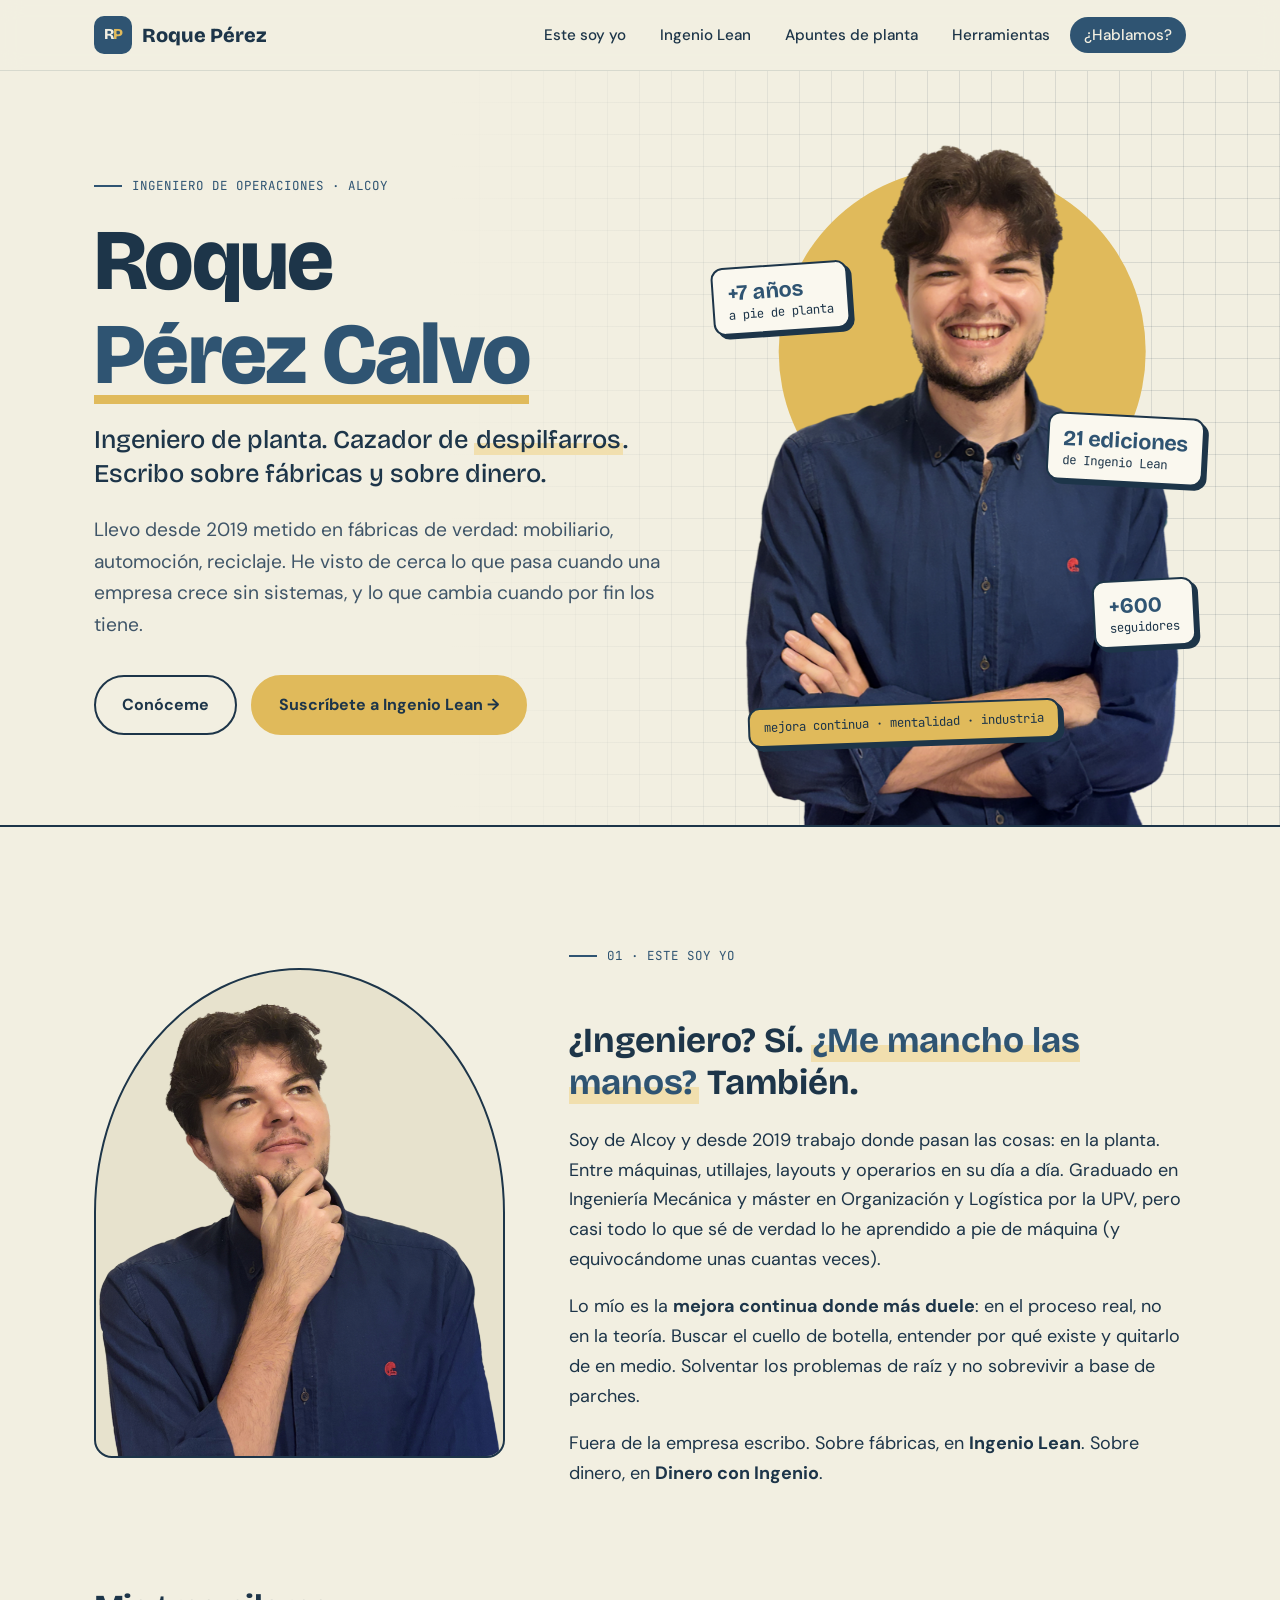
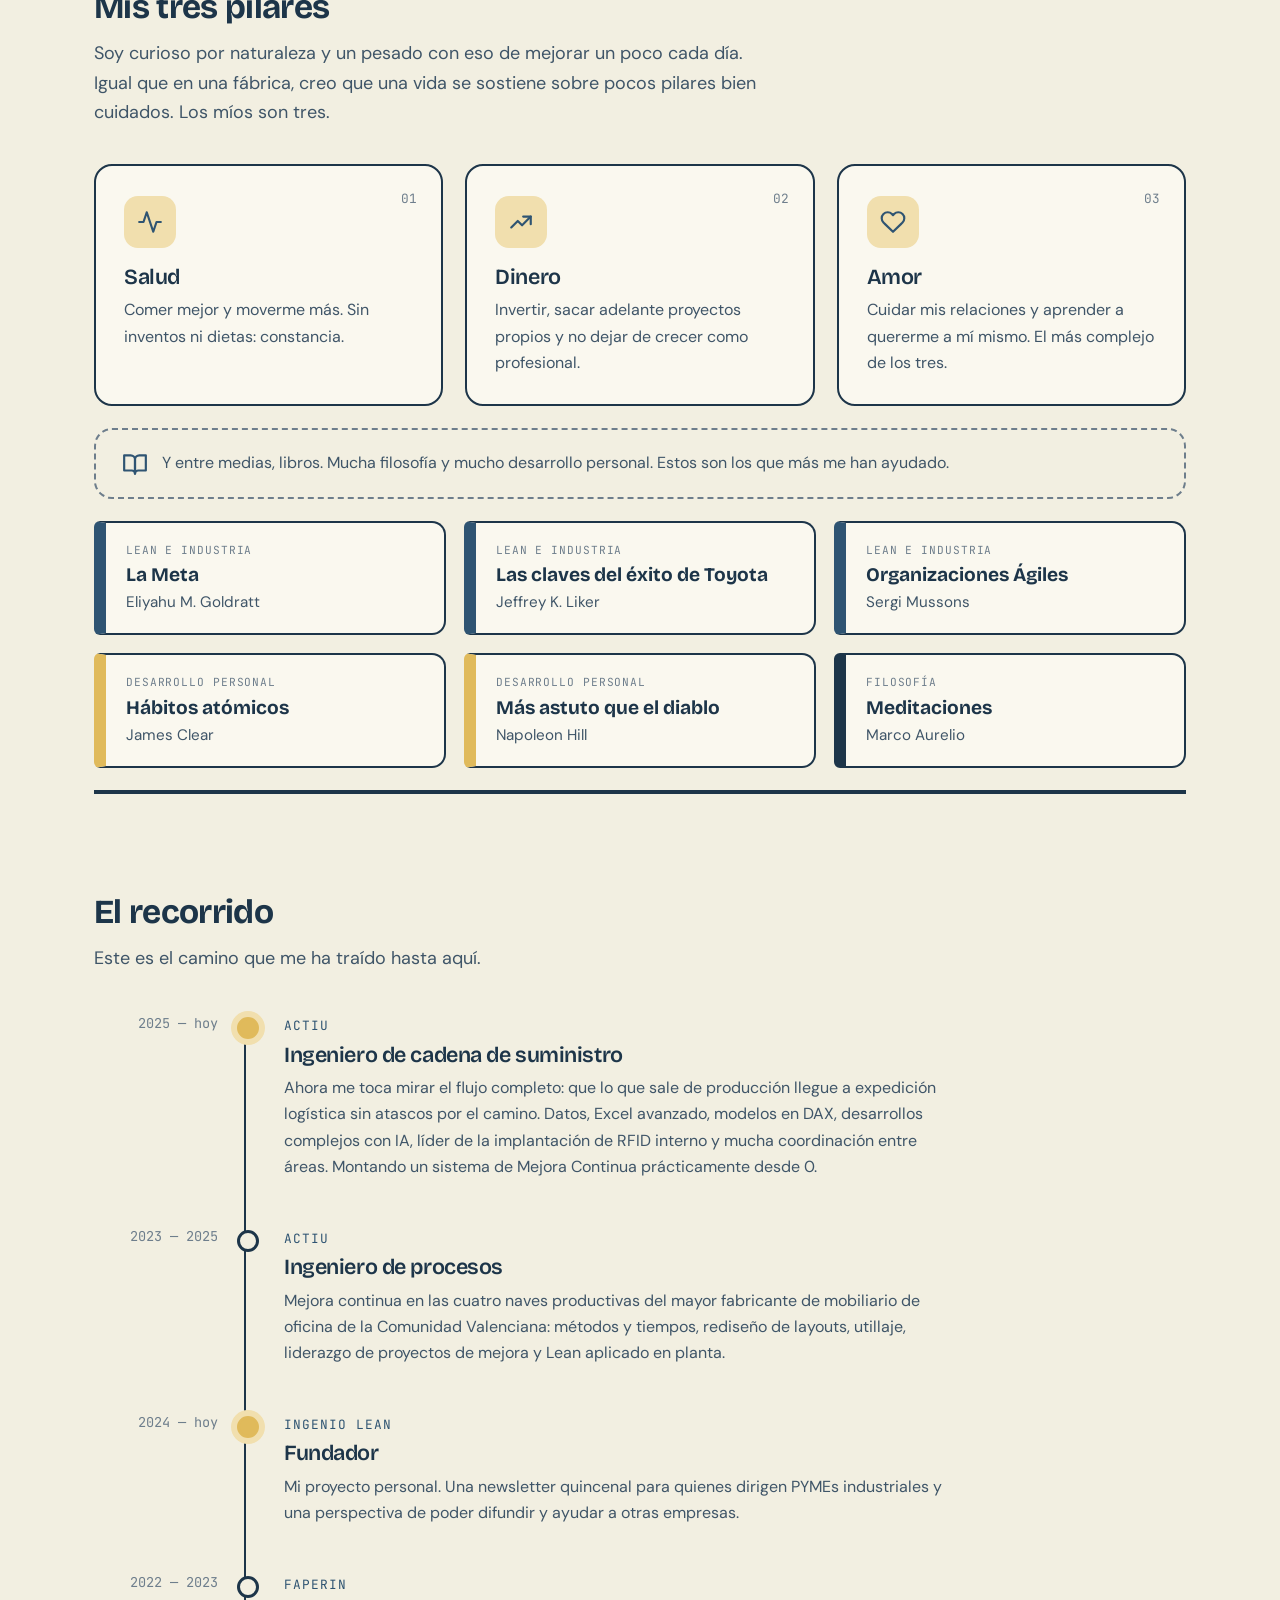
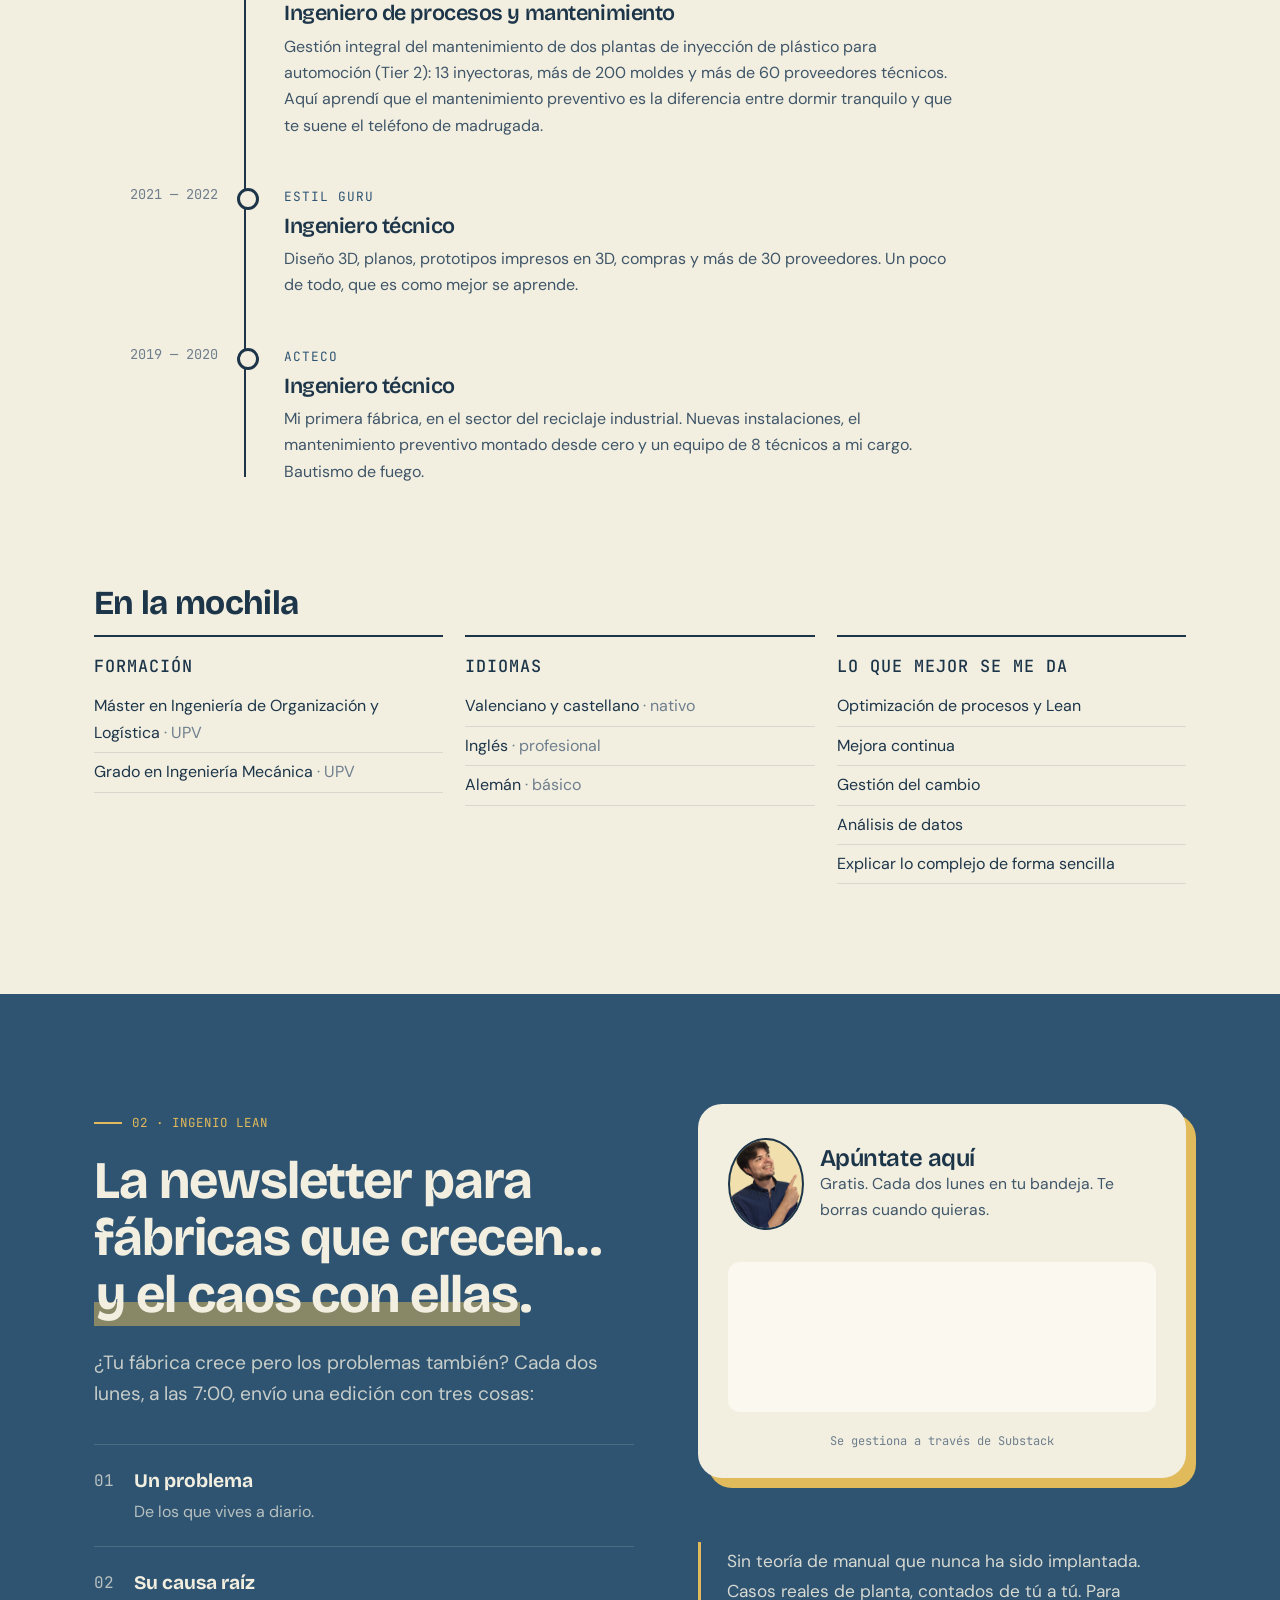
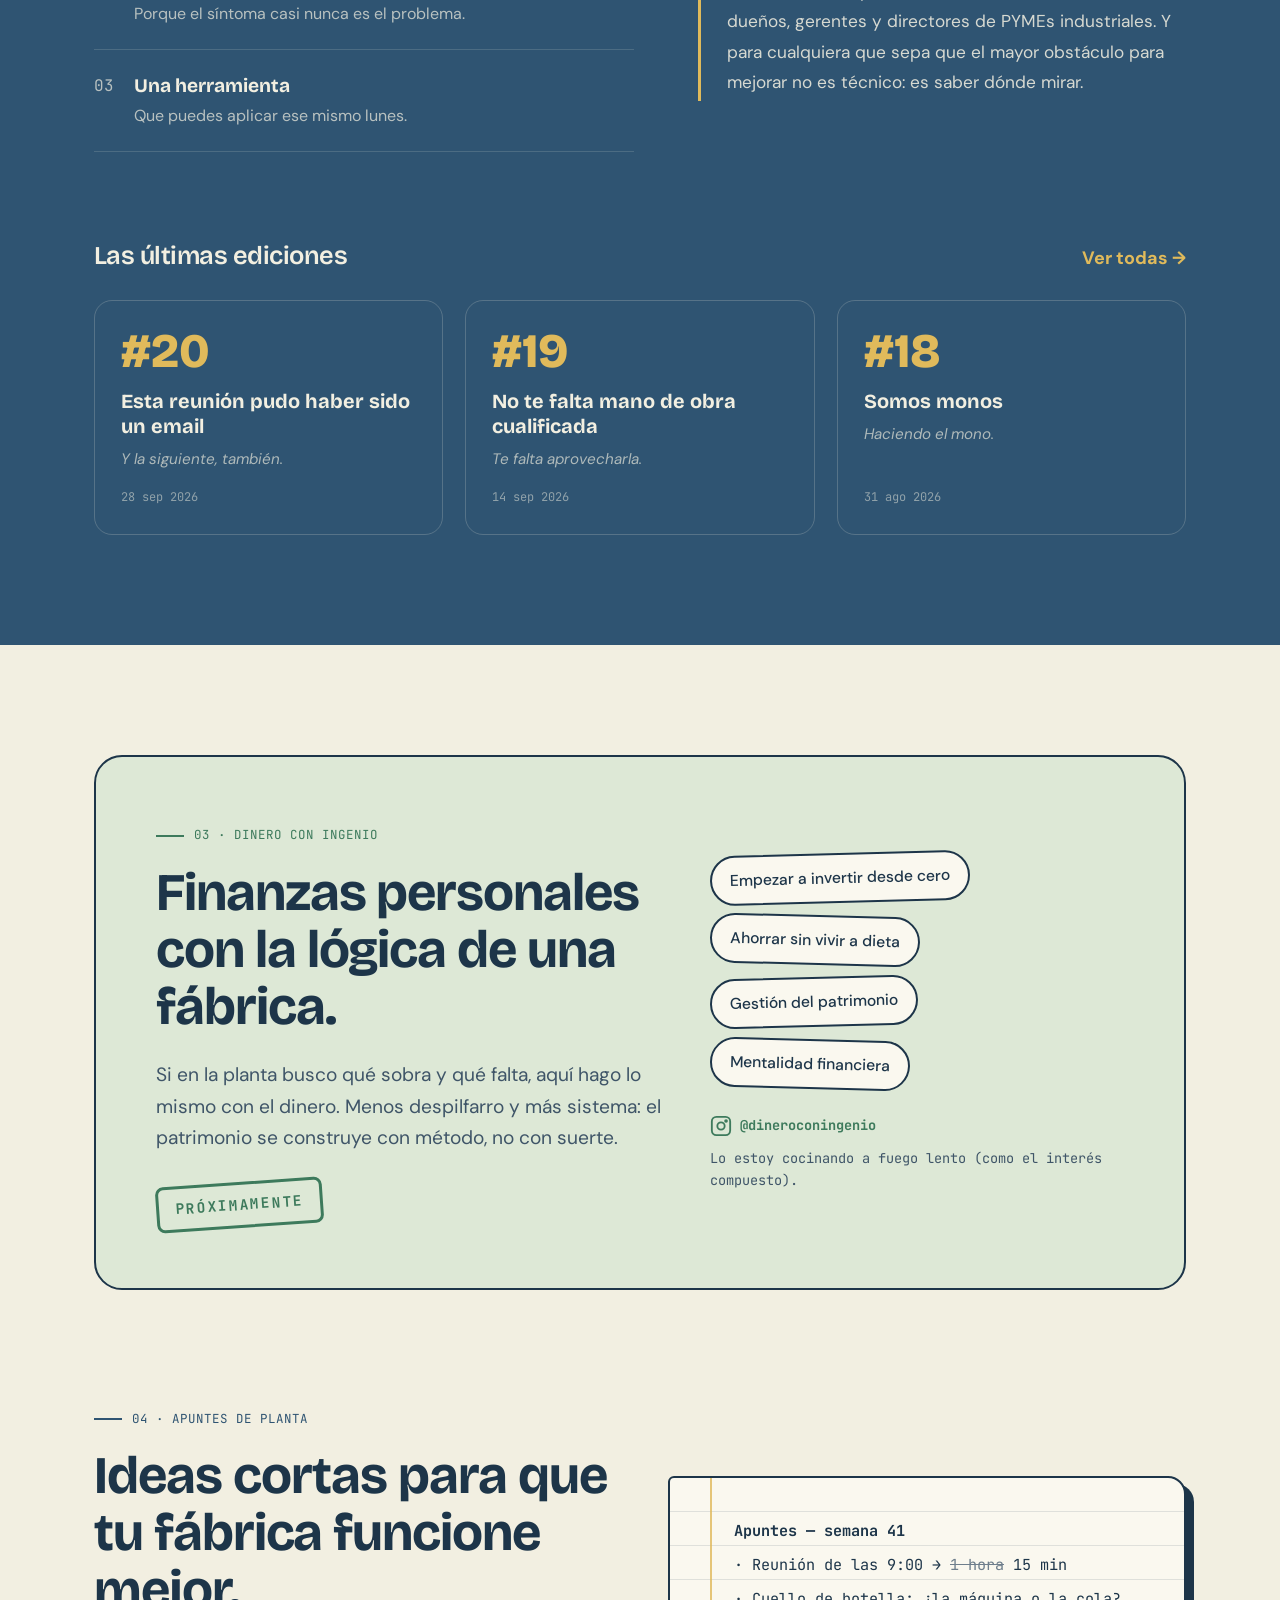
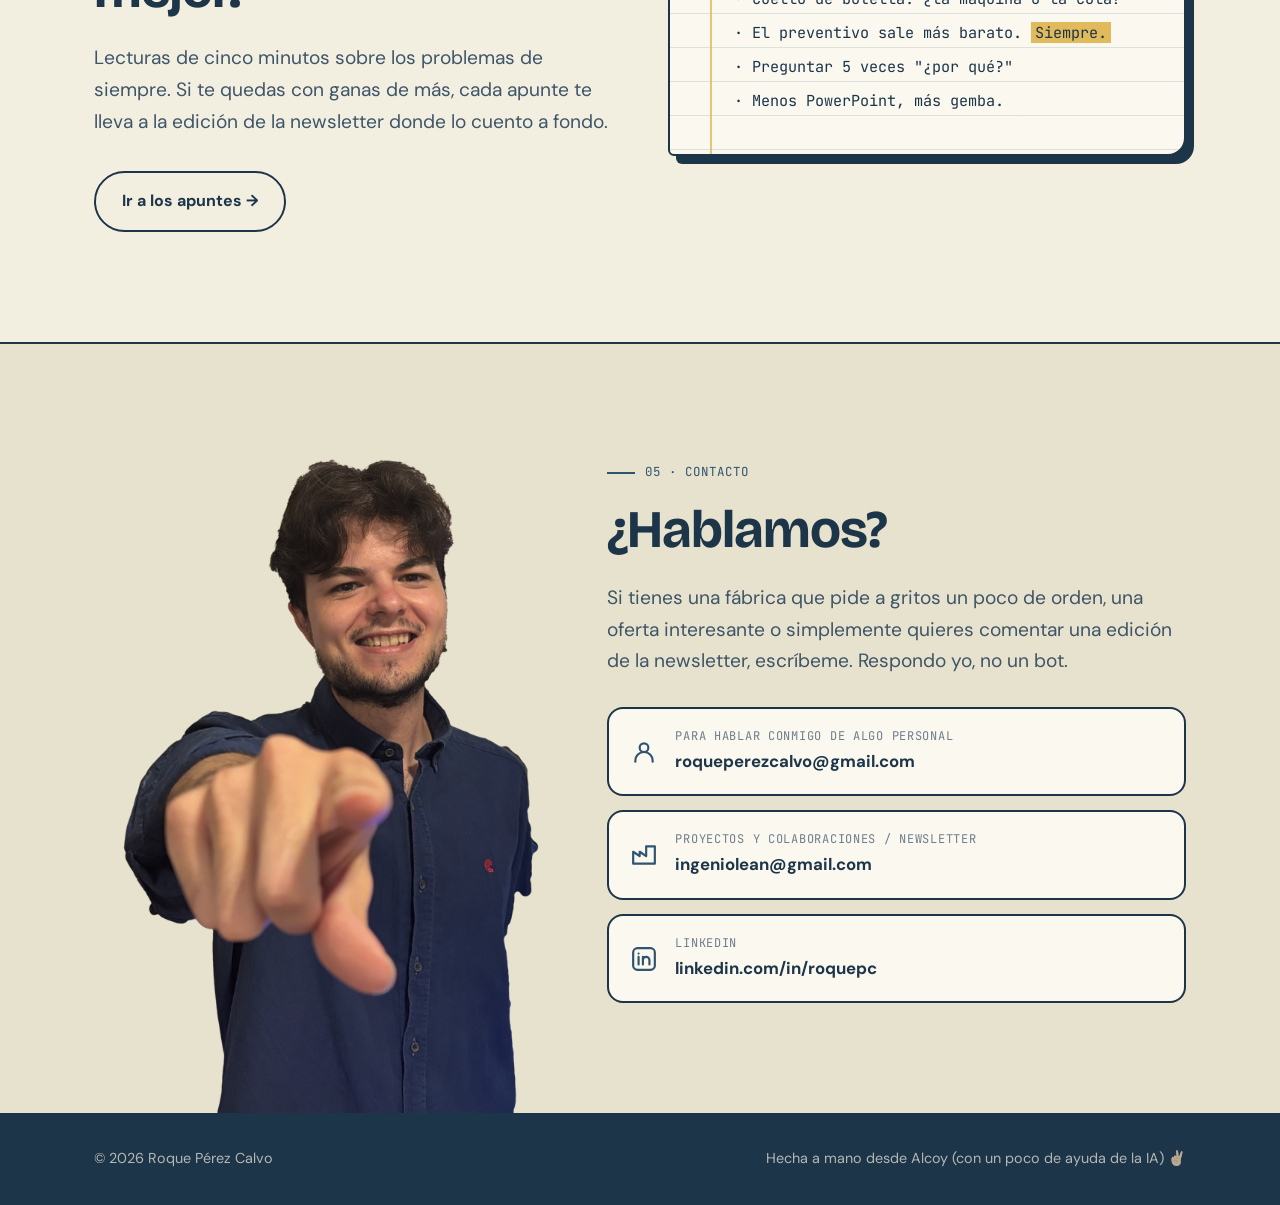
==== commit 0565c53b: "Nueva sección Herramientas: biblioteca, fichas, descargables desde Notion, bloque en la portada y ca" ====
--- a/index.html
+++ b/index.html
@@ -51,8 +51,8 @@
       <ul class="menu">
         <li><a href="#este-soy-yo">Este soy yo</a></li>
         <li><a href="#ingenio-lean">Ingenio Lean</a></li>
-        <li><a href="#dinero-con-ingenio">Dinero con Ingenio</a></li>
         <li><a href="apuntes-de-planta/index.html">Apuntes de planta</a></li>
+        <li><a href="herramientas/index.html">Herramientas</a></li>
         <li><a href="#contacto" class="menu-destacado">¿Hablamos?</a></li>
       </ul>
     </div>
@@ -289,6 +289,8 @@
           </a>
         </div>
         <!-- ROBOT:EDICIONES:FIN -->
+        <!-- ROBOT:HERRAMIENTAS-PORTADA:INICIO -->
+        <!-- ROBOT:HERRAMIENTAS-PORTADA:FIN -->
       </div>
     </section>
 
--- a/estilos.css
+++ b/estilos.css
@@ -304,6 +304,11 @@
 .edicion h4 { font-family: var(--f-titulo); font-size: 1.25rem; line-height: 1.25; margin-bottom: 8px; }
 .edicion p { color: rgba(242, 239, 225, 0.65); font-size: 0.95rem; font-style: italic; }
 .edicion-fecha { margin-top: auto; padding-top: 16px; font-family: var(--f-mono); font-size: 0.75rem; color: rgba(242, 239, 225, 0.5); }
+.herramientas-portada-titulo { margin-top: 70px; }
+.herramienta-portada { background: rgba(224, 186, 91, 0.08); border-color: rgba(224, 186, 91, 0.45); min-height: 0; }
+.herramienta-portada-tipo { font-family: var(--f-mono); font-size: .75rem; letter-spacing: .08em; text-transform: uppercase; color: var(--dorado); margin-bottom: 10px; }
+.herramienta-portada p { font-style: normal; }
+.herramienta-portada .edicion-fecha { color: var(--dorado); font-weight: 700; font-family: var(--f-texto); font-size: .95rem; }
 
 /* Dinero con Ingenio */
 .dinero {
@@ -529,3 +534,24 @@
   .buscador-campo input { padding: 15px 18px; }
   .apunte-edicion, .apunte-suscripcion { padding: 24px 20px; }
 }
+
+/* ---------- Herramientas: ficha de cada recurso ---------- */
+.herramienta-intro { padding: 50px 0 34px; }
+.herramienta-intro h1 { font-size: clamp(2.2rem, 5.2vw, 3.6rem); font-weight: 800; margin-bottom: 18px; max-width: 820px; }
+.herramienta-intro .entradilla { max-width: 680px; }
+.herramienta-cuerpo { padding-bottom: 50px; }
+.descarga { background: var(--blanco); border: 2px solid var(--tinta); border-radius: var(--radio); padding: 32px; box-shadow: 8px 8px 0 var(--dorado); max-width: 760px; }
+.descarga .botones { margin-top: 0; }
+.descarga-nota { margin-top: 18px; color: var(--tinta-3); font-size: .95rem; }
+.herramienta-cierre { background: var(--papel-2); border-top: 2px solid var(--tinta); }
+.herramienta-cierre .contenedor { padding-top: 64px; padding-bottom: 64px; display: flex; flex-wrap: wrap; gap: 28px; align-items: center; justify-content: space-between; }
+.herramienta-cierre-texto { display: grid; gap: 12px; max-width: 600px; }
+.herramienta-cierre-texto .etiqueta { margin-bottom: 0; }
+.herramienta-cierre h2 { font-size: clamp(1.6rem, 3.4vw, 2.2rem); margin: 0; }
+.herramienta-cierre p { color: var(--tinta-2); }
+.herramienta-cierre .botones { margin-top: 0; }
+.compartir-redes { flex-basis: 100%; display: flex; flex-wrap: wrap; align-items: center; gap: 10px 14px; padding-top: 24px; border-top: 1px dashed var(--linea); font-family: var(--f-mono); font-size: .8rem; text-transform: uppercase; letter-spacing: .06em; color: var(--tinta-3); }
+.compartir-redes a, .compartir-redes button { font: inherit; color: var(--tinta); background: var(--blanco); border: 2px solid var(--tinta); border-radius: 999px; padding: 6px 14px; text-decoration: none; cursor: pointer; transition: transform .2s, box-shadow .2s; }
+.compartir-redes a:hover, .compartir-redes button:hover { transform: translateY(-2px); box-shadow: 0 3px 0 var(--tinta); }
+@media (max-width: 960px) { .herramienta-cierre .contenedor { padding-bottom: 110px; } }
+@media (max-width: 760px) { .descarga { padding: 24px 20px; } }
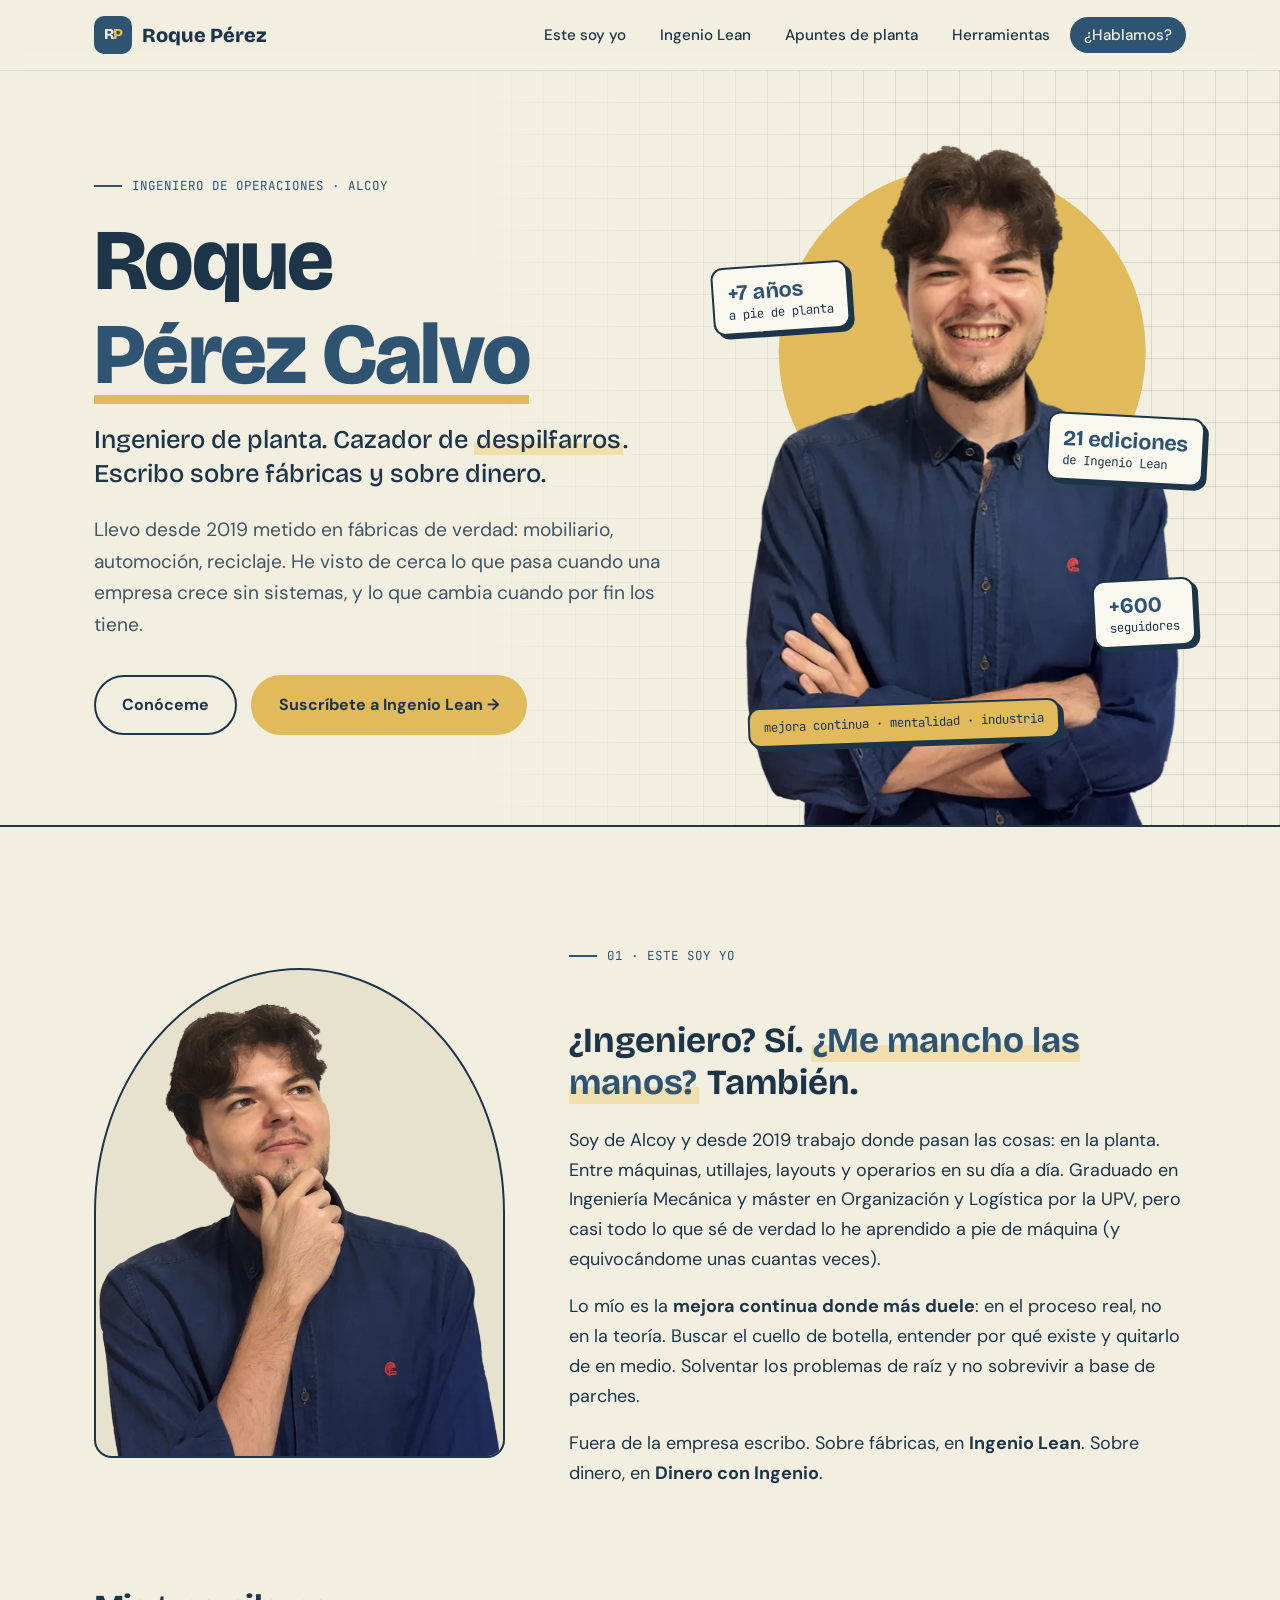
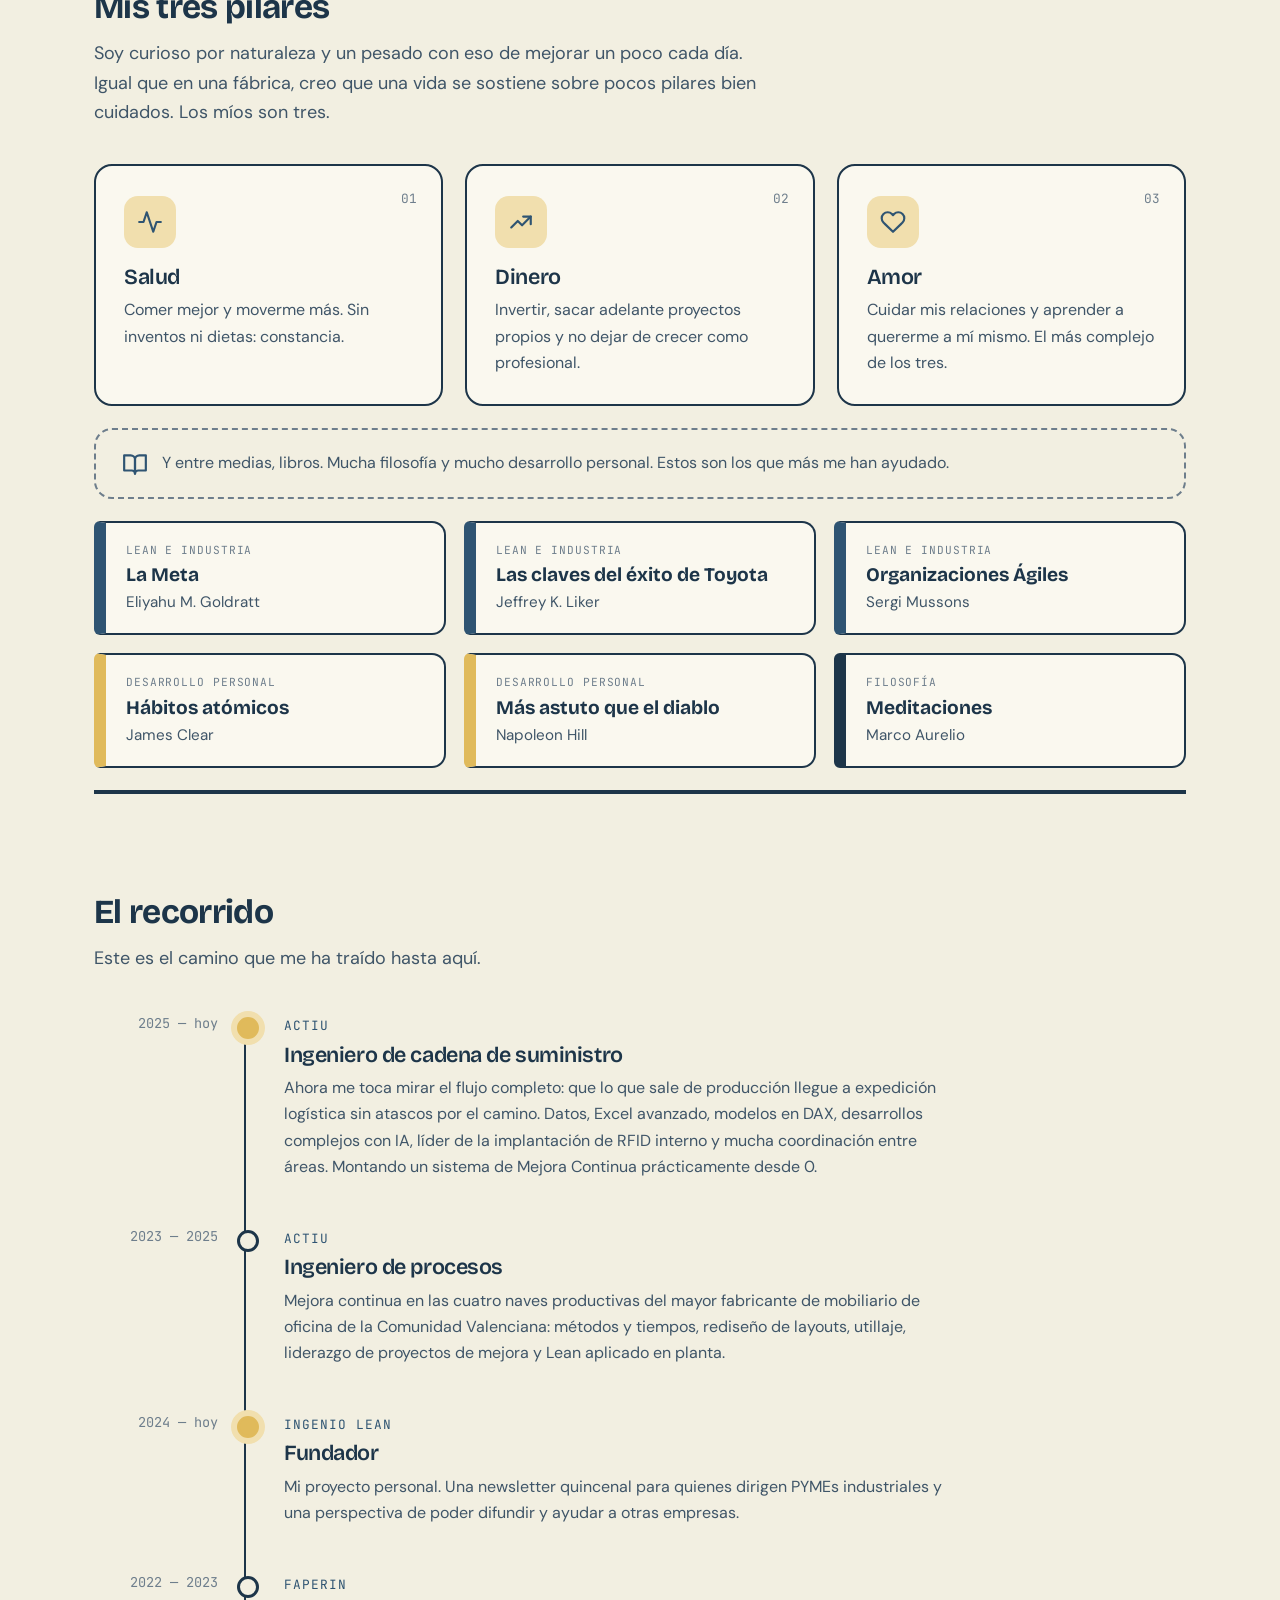
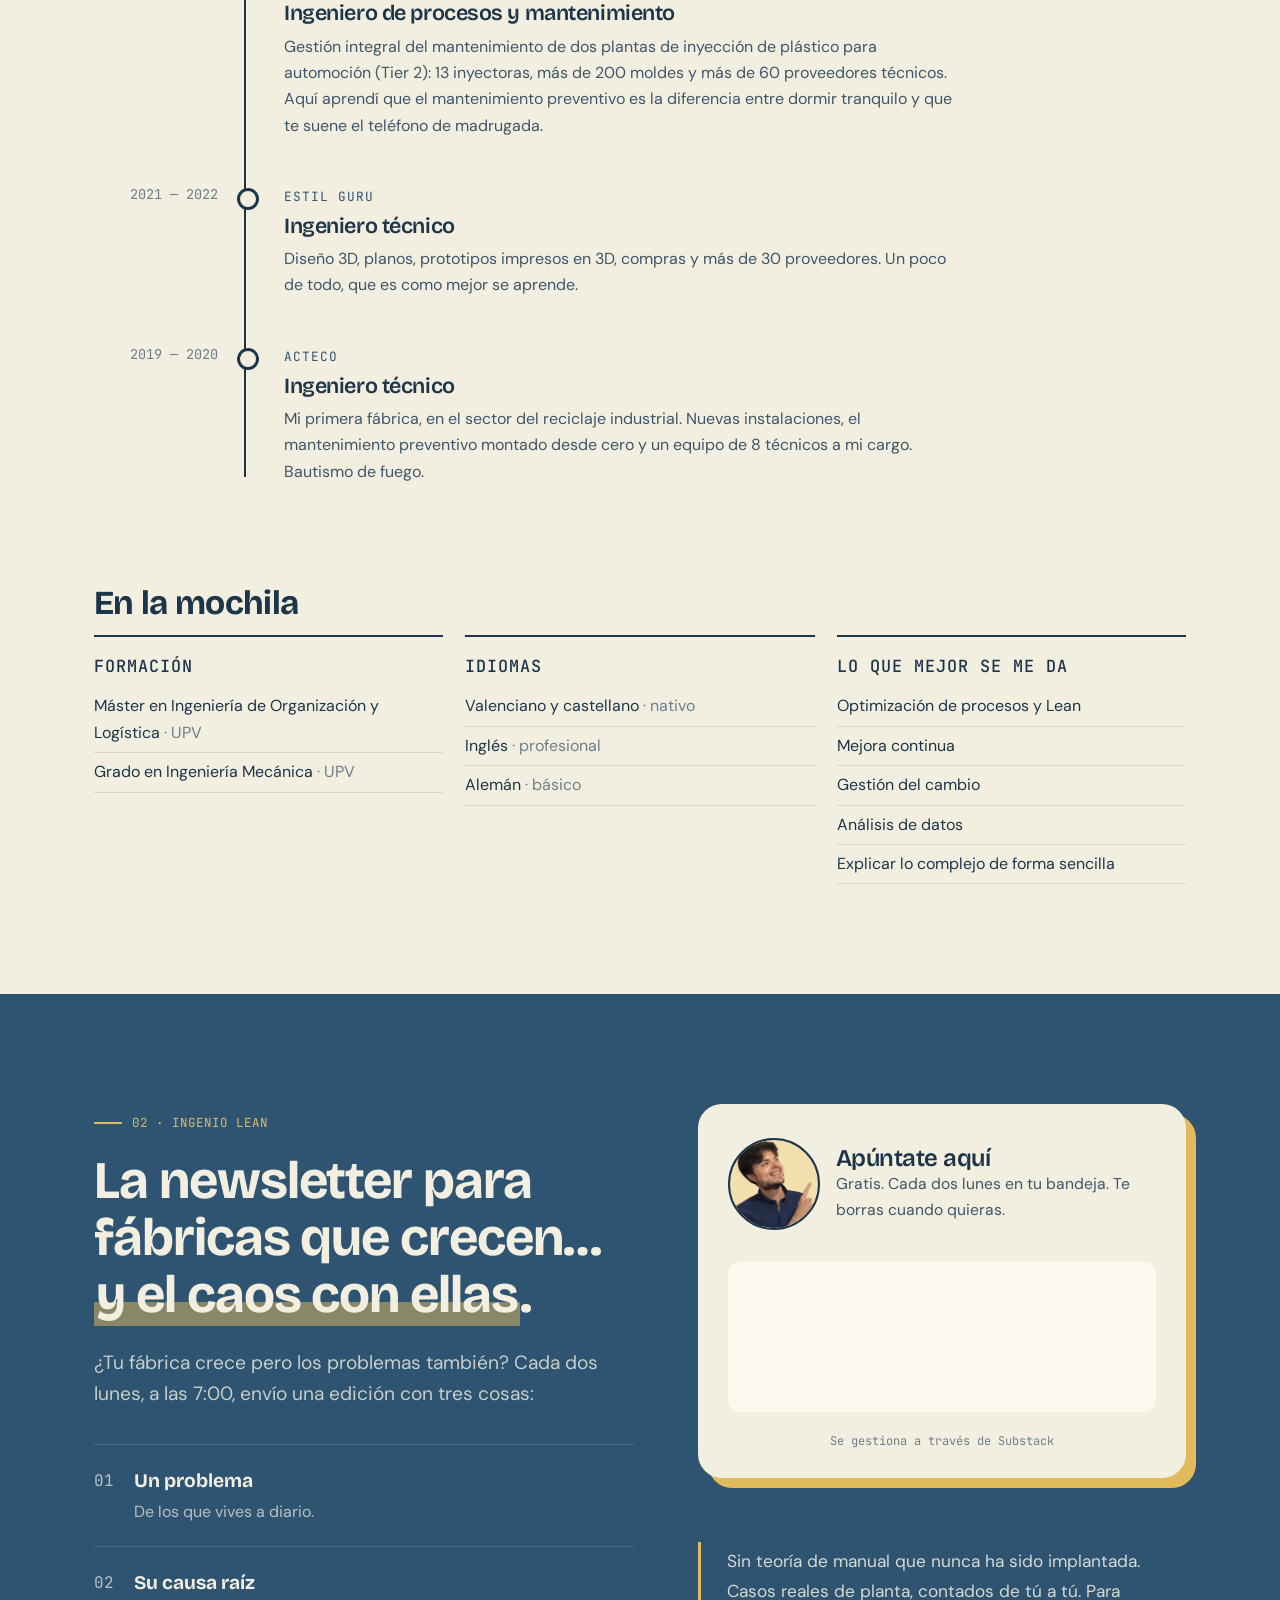
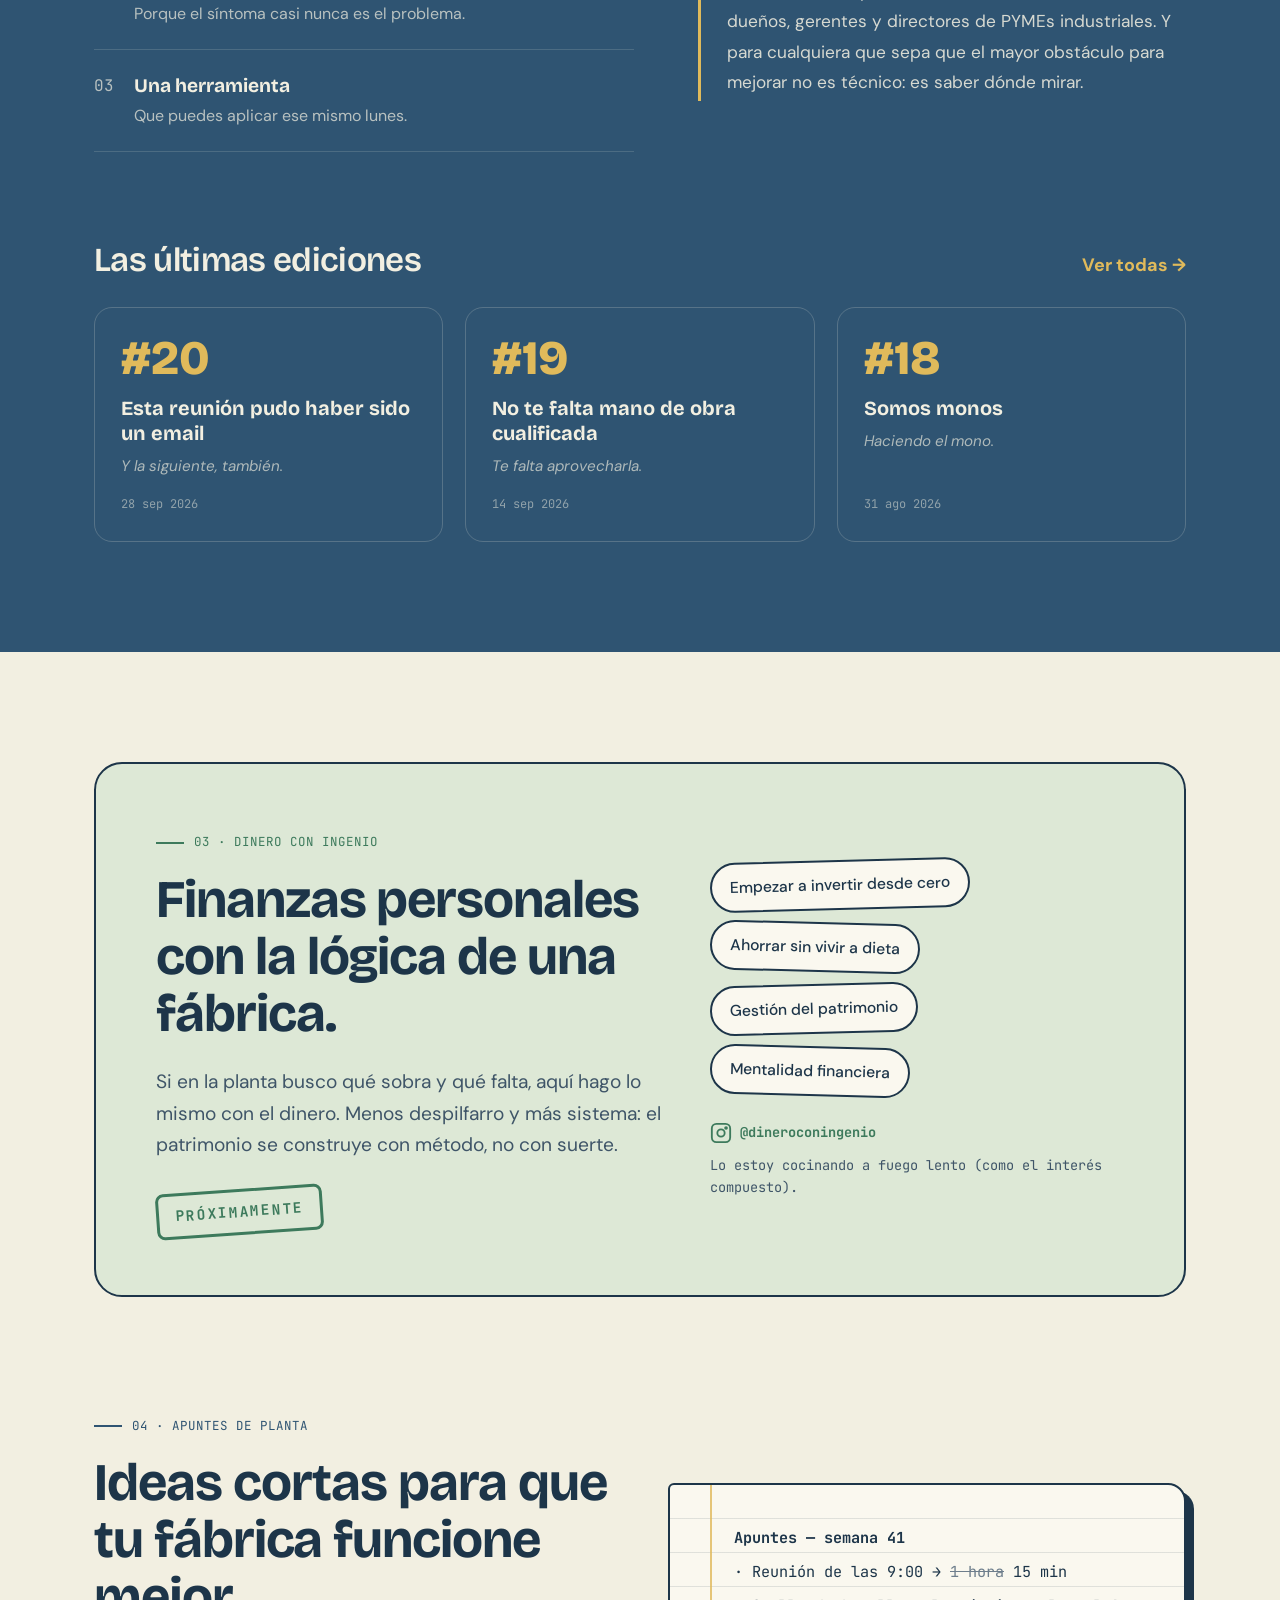
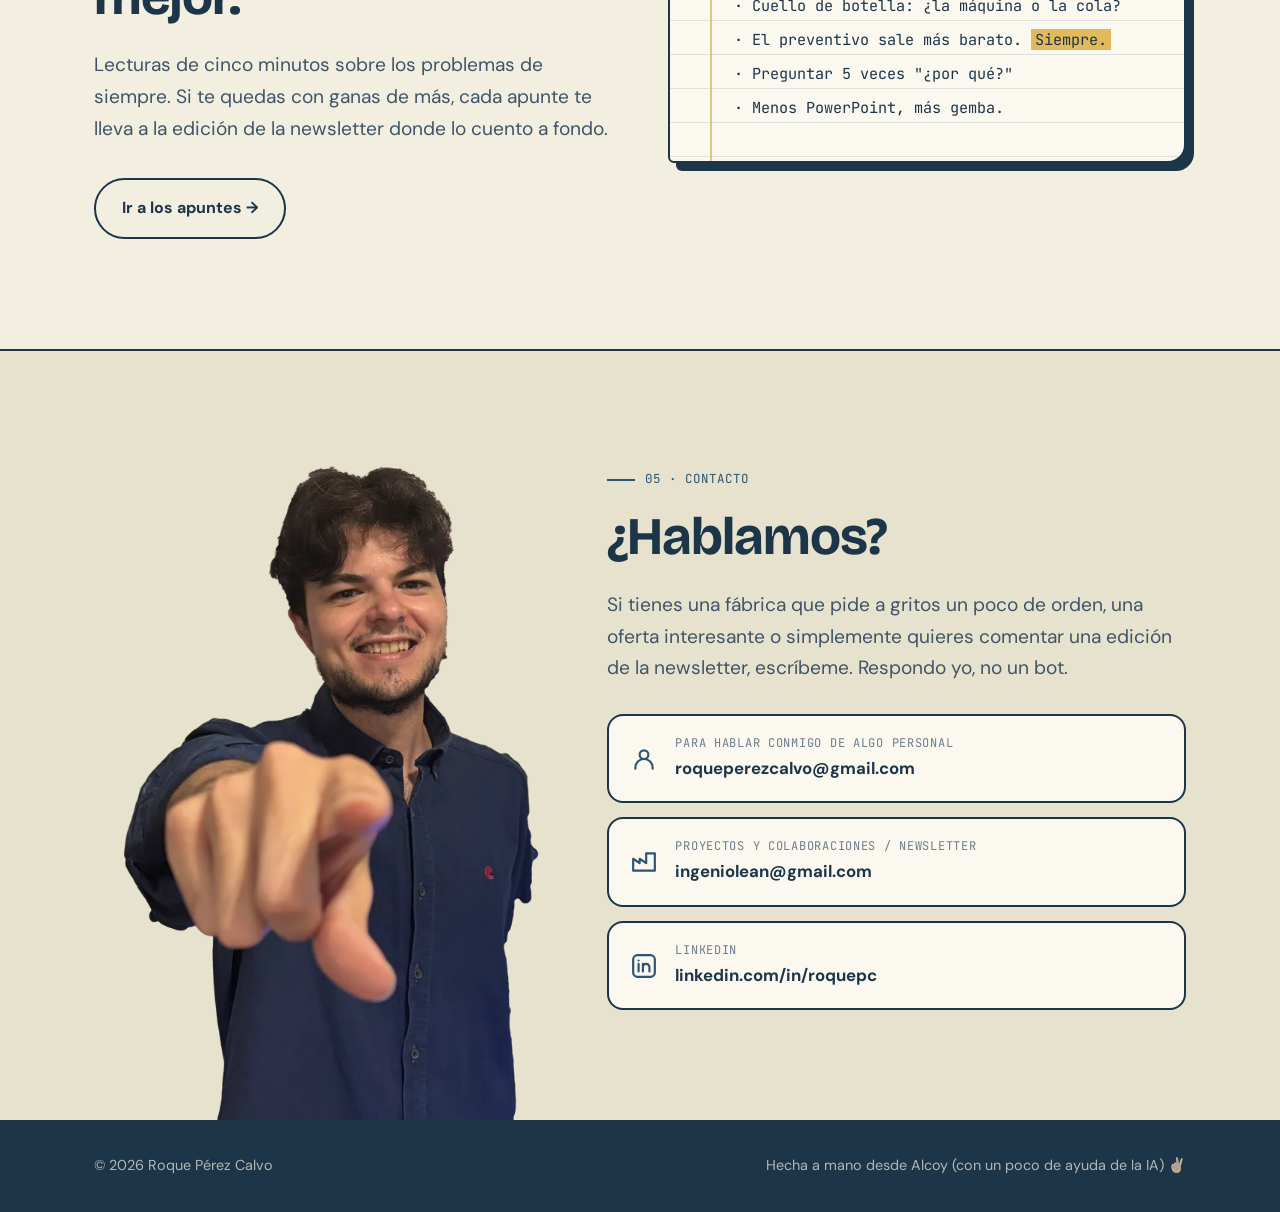
==== commit 72654540: "Fotos en WebP (de 2,6 MB a 147 KB), con tamaño reservado y carga diferida Co-Authored-By: Claude Opu" ====
--- a/index.html
+++ b/index.html
@@ -74,7 +74,7 @@
           </div>
         </div>
         <div class="portada-foto">
-          <img src="img/roque-brazos-cruzados.png" alt="Roque Pérez Calvo sonriendo con los brazos cruzados">
+          <img src="img/roque-brazos-cruzados.webp" width="566" height="880" alt="Roque Pérez Calvo sonriendo con los brazos cruzados">
           <div class="nota nota-1" data-texto="portada.nota-anos"><strong>+7 años</strong> a pie de planta</div>
           <div class="nota nota-2" data-texto="portada.nota-ediciones"><strong>21 ediciones</strong> de Ingenio Lean</div>
           <div class="nota nota-3" data-texto="portada.nota-amarilla">mejora continua · mentalidad · industria</div>
@@ -88,7 +88,7 @@
       <div class="contenedor">
         <div class="yo-intro">
           <div class="yo-foto aparece">
-            <img src="img/roque-pensando.png" alt="Roque pensando, con la mano en la barbilla">
+            <img src="img/roque-pensando.webp" width="787" height="880" loading="lazy" alt="Roque pensando, con la mano en la barbilla">
           </div>
           <div class="yo-texto aparece">
             <p class="etiqueta" data-texto="yo.etiqueta">01 · Este soy yo</p>
@@ -250,7 +250,7 @@
           <div class="lean-lado">
           <div class="suscripcion aparece">
             <div class="suscripcion-cabecera">
-              <img src="img/roque-senalando.png" alt="Roque señalando hacia arriba">
+              <img src="img/roque-senalando.webp" width="722" height="880" loading="lazy" alt="Roque señalando hacia arriba">
               <div>
                 <h3 data-texto="lean.suscripcion-titulo">Apúntate aquí</h3>
                 <p data-texto="lean.suscripcion-texto">Gratis. Cada dos lunes en tu bandeja. Te borras cuando quieras.</p>
@@ -339,7 +339,7 @@
       <div class="contenedor">
         <div class="contacto">
           <div class="contacto-foto aparece">
-            <img src="img/roque-te-senala.png" alt="Roque señalándote con el dedo">
+            <img src="img/roque-te-senala.webp" width="562" height="880" loading="lazy" alt="Roque señalándote con el dedo">
           </div>
           <div class="contacto-texto aparece">
             <p class="etiqueta" data-texto="contacto.etiqueta">05 · Contacto</p>
--- a/estilos.css
+++ b/estilos.css
@@ -36,7 +36,7 @@
   -webkit-font-smoothing: antialiased;
   overflow-x: hidden;
 }
-img { max-width: 100%; display: block; }
+img { max-width: 100%; height: auto; display: block; }
 a { color: inherit; }
 
 .contenedor { width: 100%; max-width: var(--ancho); margin: 0 auto; padding: 0 24px; }
@@ -280,7 +280,7 @@
   box-shadow: 10px 10px 0 var(--dorado);
 }
 .suscripcion-cabecera { display: flex; gap: 16px; align-items: center; margin-bottom: 18px; }
-.suscripcion-cabecera img { width: 92px; height: 92px; object-fit: cover; object-position: top; border-radius: 50%; background: var(--dorado-claro); border: 2px solid var(--tinta); }
+.suscripcion-cabecera img { flex: none; width: 92px; height: 92px; object-fit: cover; object-position: top; border-radius: 50%; background: var(--dorado-claro); border: 2px solid var(--tinta); }
 .suscripcion h3 { font-size: 1.5rem; }
 .suscripcion p { font-size: 0.98rem; color: var(--tinta-2); }
 .suscripcion iframe { width: 100%; height: 150px; border: 0; border-radius: 12px; background: var(--blanco); margin-top: 14px; }
@@ -289,7 +289,7 @@
 .suscripcion small { display: block; margin-top: 10px; font-family: var(--f-mono); font-size: 0.75rem; color: var(--tinta-3); text-align: center; }
 
 .ediciones-titulo { display: flex; justify-content: space-between; align-items: baseline; gap: 20px; margin: 90px 0 26px; flex-wrap: wrap; }
-.ediciones-titulo h3 { font-size: 1.6rem; }
+.ediciones-titulo h3 { font-size: clamp(1.75rem, 3vw, 2.1rem); }
 .ediciones-titulo a { color: var(--dorado); font-weight: 700; text-decoration: none; }
 .ediciones-titulo a:hover { text-decoration: underline; }
 .ediciones { display: grid; grid-template-columns: repeat(3, 1fr); gap: 22px; }
@@ -305,10 +305,12 @@
 .edicion p { color: rgba(242, 239, 225, 0.65); font-size: 0.95rem; font-style: italic; }
 .edicion-fecha { margin-top: auto; padding-top: 16px; font-family: var(--f-mono); font-size: 0.75rem; color: rgba(242, 239, 225, 0.5); }
 .herramientas-portada-titulo { margin-top: 70px; }
-.herramienta-portada { background: rgba(224, 186, 91, 0.08); border-color: rgba(224, 186, 91, 0.45); min-height: 0; }
-.herramienta-portada-tipo { font-family: var(--f-mono); font-size: .75rem; letter-spacing: .08em; text-transform: uppercase; color: var(--dorado); margin-bottom: 10px; }
-.herramienta-portada p { font-style: normal; }
-.herramienta-portada .edicion-fecha { color: var(--dorado); font-weight: 700; font-family: var(--f-texto); font-size: .95rem; }
+.herramienta-portada { background: var(--papel); border-color: var(--papel); color: var(--tinta); min-height: 0; transition: background .25s, border-color .25s; }
+.herramienta-portada:hover { background: var(--dorado); border-color: var(--dorado); transform: none; }
+.herramienta-portada-tipo { font-family: var(--f-mono); font-size: .75rem; letter-spacing: .08em; text-transform: uppercase; color: var(--principal); margin-bottom: 10px; }
+.herramienta-portada h4 { color: var(--tinta); }
+.herramienta-portada p { font-style: normal; color: var(--tinta-2); }
+.herramienta-portada .edicion-fecha { color: var(--principal); font-weight: 700; font-family: var(--f-texto); font-size: .95rem; }
 
 /* Dinero con Ingenio */
 .dinero {
@@ -540,9 +542,14 @@
 .herramienta-intro h1 { font-size: clamp(2.2rem, 5.2vw, 3.6rem); font-weight: 800; margin-bottom: 18px; max-width: 820px; }
 .herramienta-intro .entradilla { max-width: 680px; }
 .herramienta-cuerpo { padding-bottom: 50px; }
+.descarga-vista { margin: 0 0 34px; max-width: 980px; }
+.descarga-vista img { width: 100%; height: auto; border: 2px solid var(--tinta); border-radius: 12px; background: #fff; box-shadow: 8px 8px 0 var(--papel-2); }
 .descarga { background: var(--blanco); border: 2px solid var(--tinta); border-radius: var(--radio); padding: 32px; box-shadow: 8px 8px 0 var(--dorado); max-width: 760px; }
 .descarga .botones { margin-top: 0; }
 .descarga-nota { margin-top: 18px; color: var(--tinta-3); font-size: .95rem; }
+.descarga-extra { margin: 0 0 44px; box-shadow: 8px 8px 0 var(--papel-2); }
+.descarga-extra h2 { font-size: clamp(1.3rem, 2.4vw, 1.5rem); margin-bottom: 8px; }
+.descarga-extra p { color: var(--tinta-2); margin-bottom: 20px; }
 .herramienta-cierre { background: var(--papel-2); border-top: 2px solid var(--tinta); }
 .herramienta-cierre .contenedor { padding-top: 64px; padding-bottom: 64px; display: flex; flex-wrap: wrap; gap: 28px; align-items: center; justify-content: space-between; }
 .herramienta-cierre-texto { display: grid; gap: 12px; max-width: 600px; }
@@ -551,7 +558,8 @@
 .herramienta-cierre p { color: var(--tinta-2); }
 .herramienta-cierre .botones { margin-top: 0; }
 .compartir-redes { flex-basis: 100%; display: flex; flex-wrap: wrap; align-items: center; gap: 10px 14px; padding-top: 24px; border-top: 1px dashed var(--linea); font-family: var(--f-mono); font-size: .8rem; text-transform: uppercase; letter-spacing: .06em; color: var(--tinta-3); }
-.compartir-redes a, .compartir-redes button { font: inherit; color: var(--tinta); background: var(--blanco); border: 2px solid var(--tinta); border-radius: 999px; padding: 6px 14px; text-decoration: none; cursor: pointer; transition: transform .2s, box-shadow .2s; }
+.compartir-redes a, .compartir-redes button { font: inherit; text-transform: inherit; letter-spacing: inherit; color: var(--tinta); background: var(--blanco); border: 2px solid var(--tinta); border-radius: 999px; padding: 6px 14px; text-decoration: none; cursor: pointer; transition: transform .2s, box-shadow .2s; }
 .compartir-redes a:hover, .compartir-redes button:hover { transform: translateY(-2px); box-shadow: 0 3px 0 var(--tinta); }
 @media (max-width: 960px) { .herramienta-cierre .contenedor { padding-bottom: 110px; } }
 @media (max-width: 760px) { .descarga { padding: 24px 20px; } }
+.herramienta-notas { flex-basis: 100%; font-size: .82rem; line-height: 1.5; color: var(--tinta-3); max-width: 760px; }
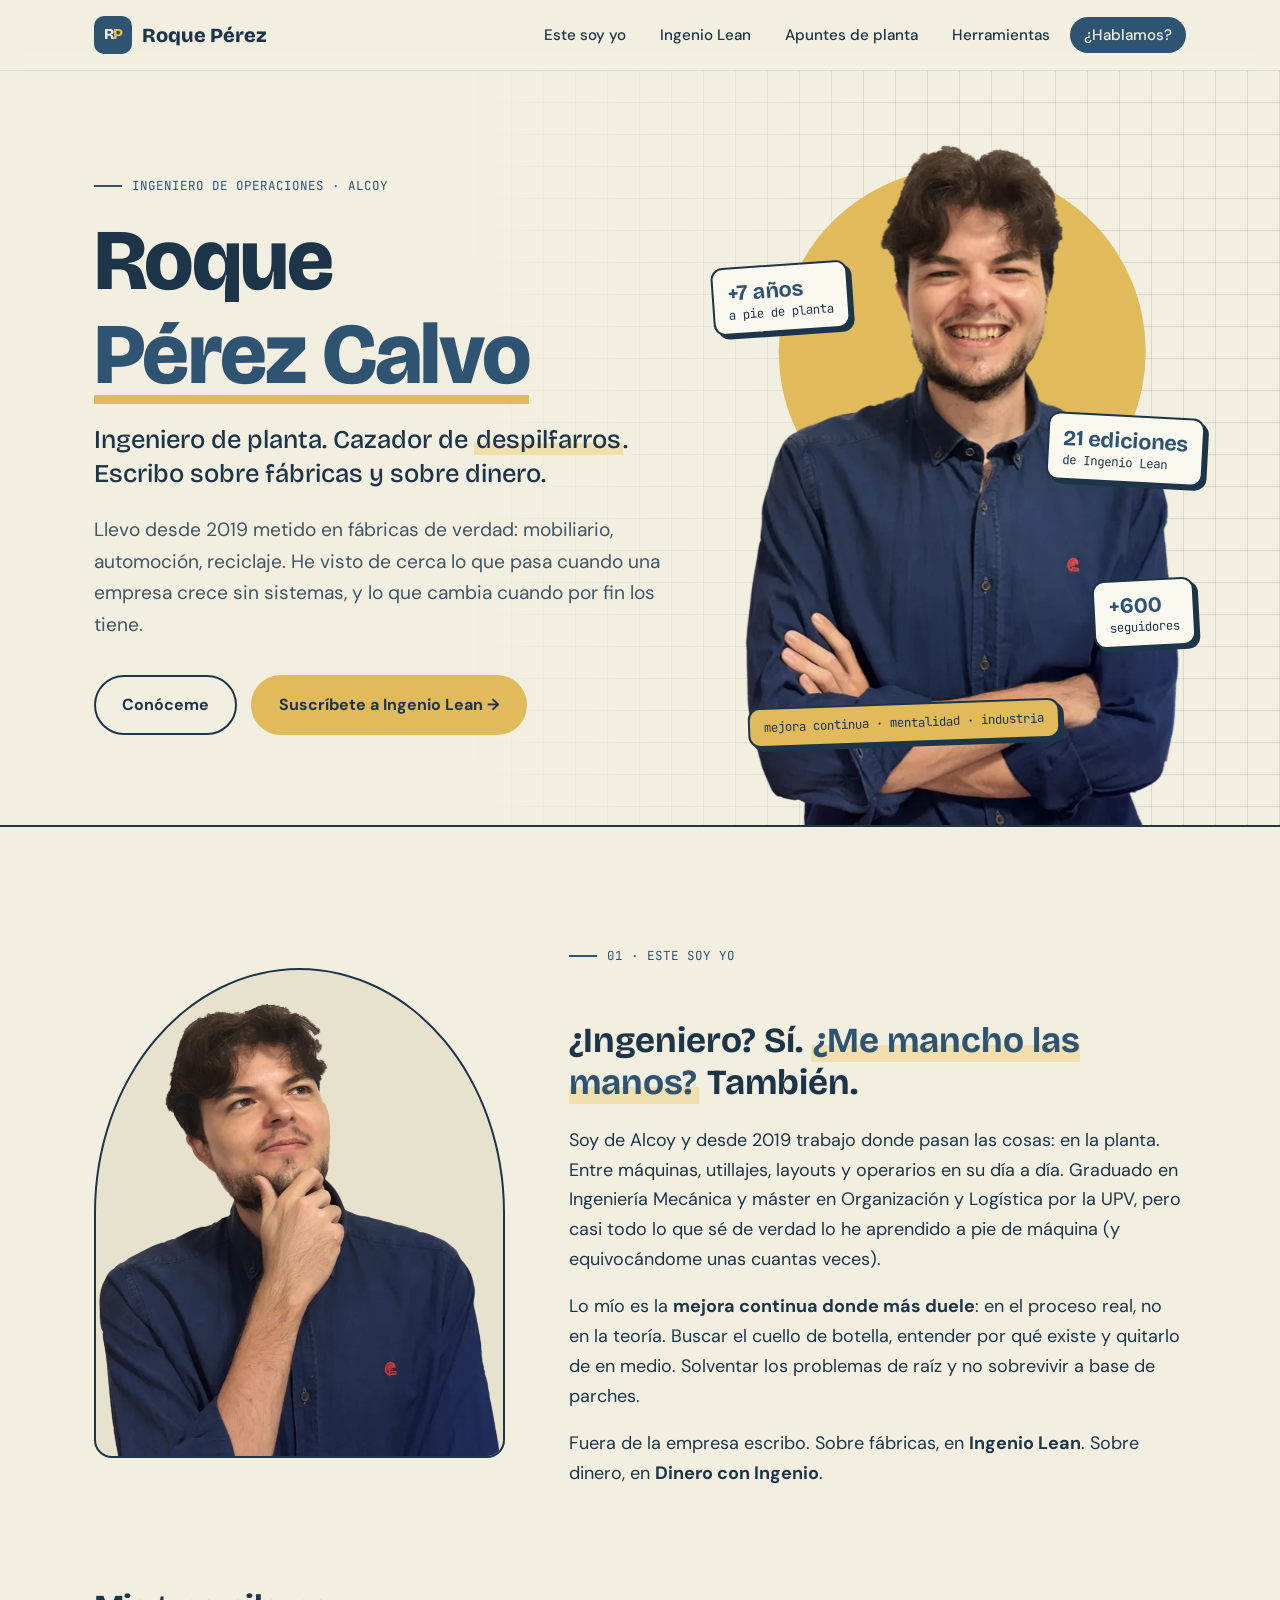
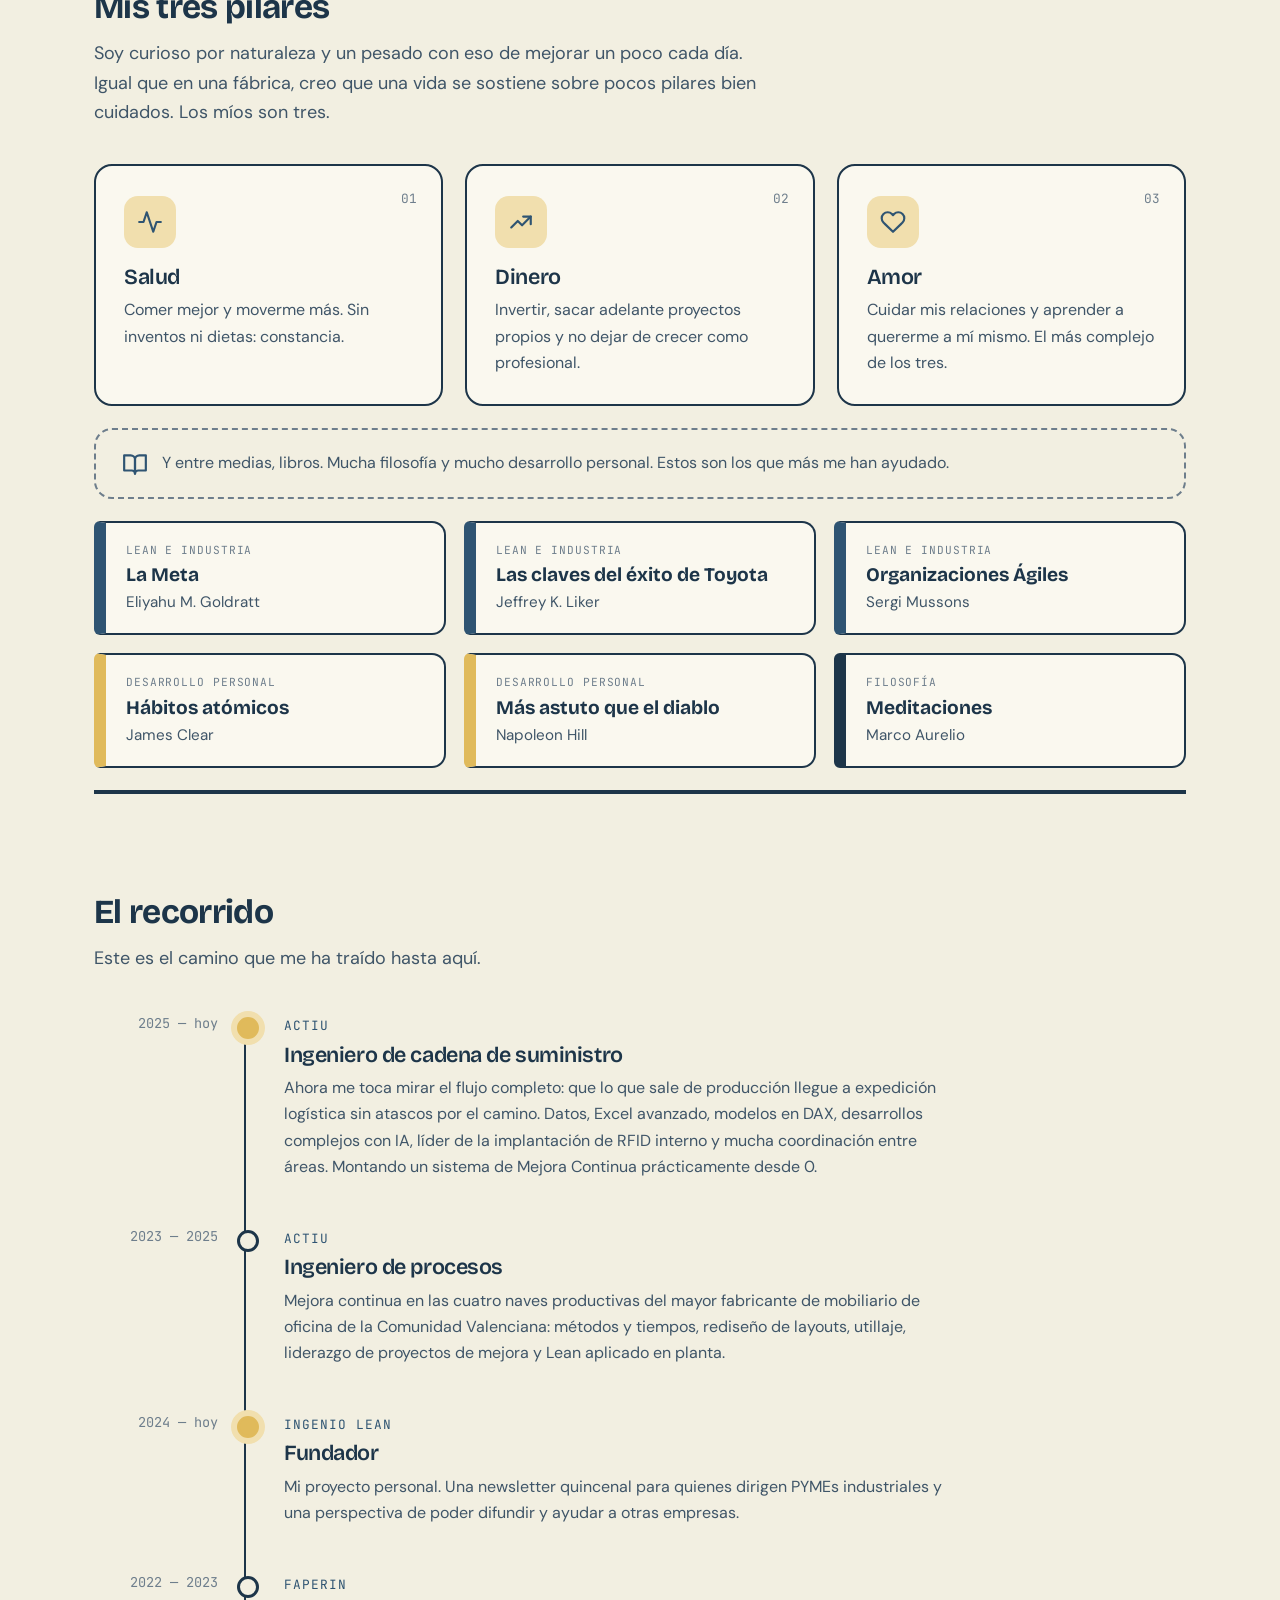
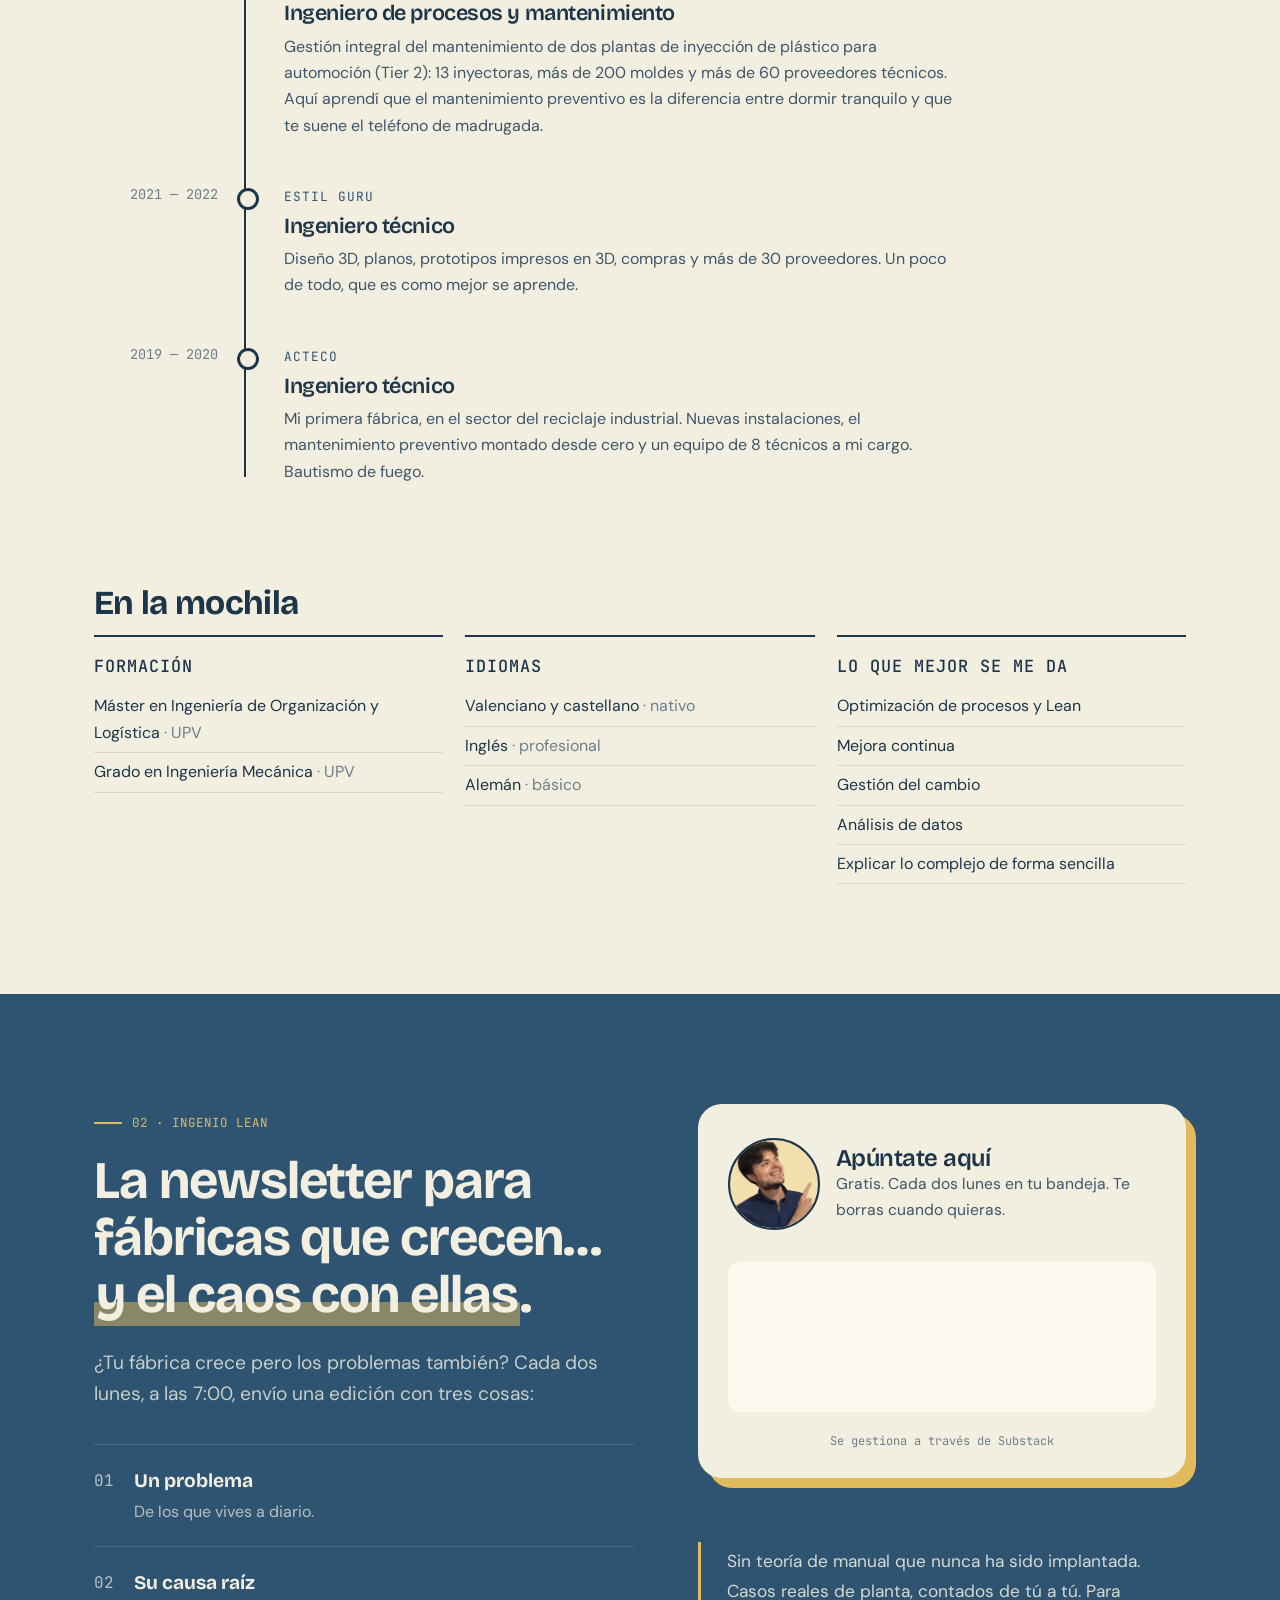
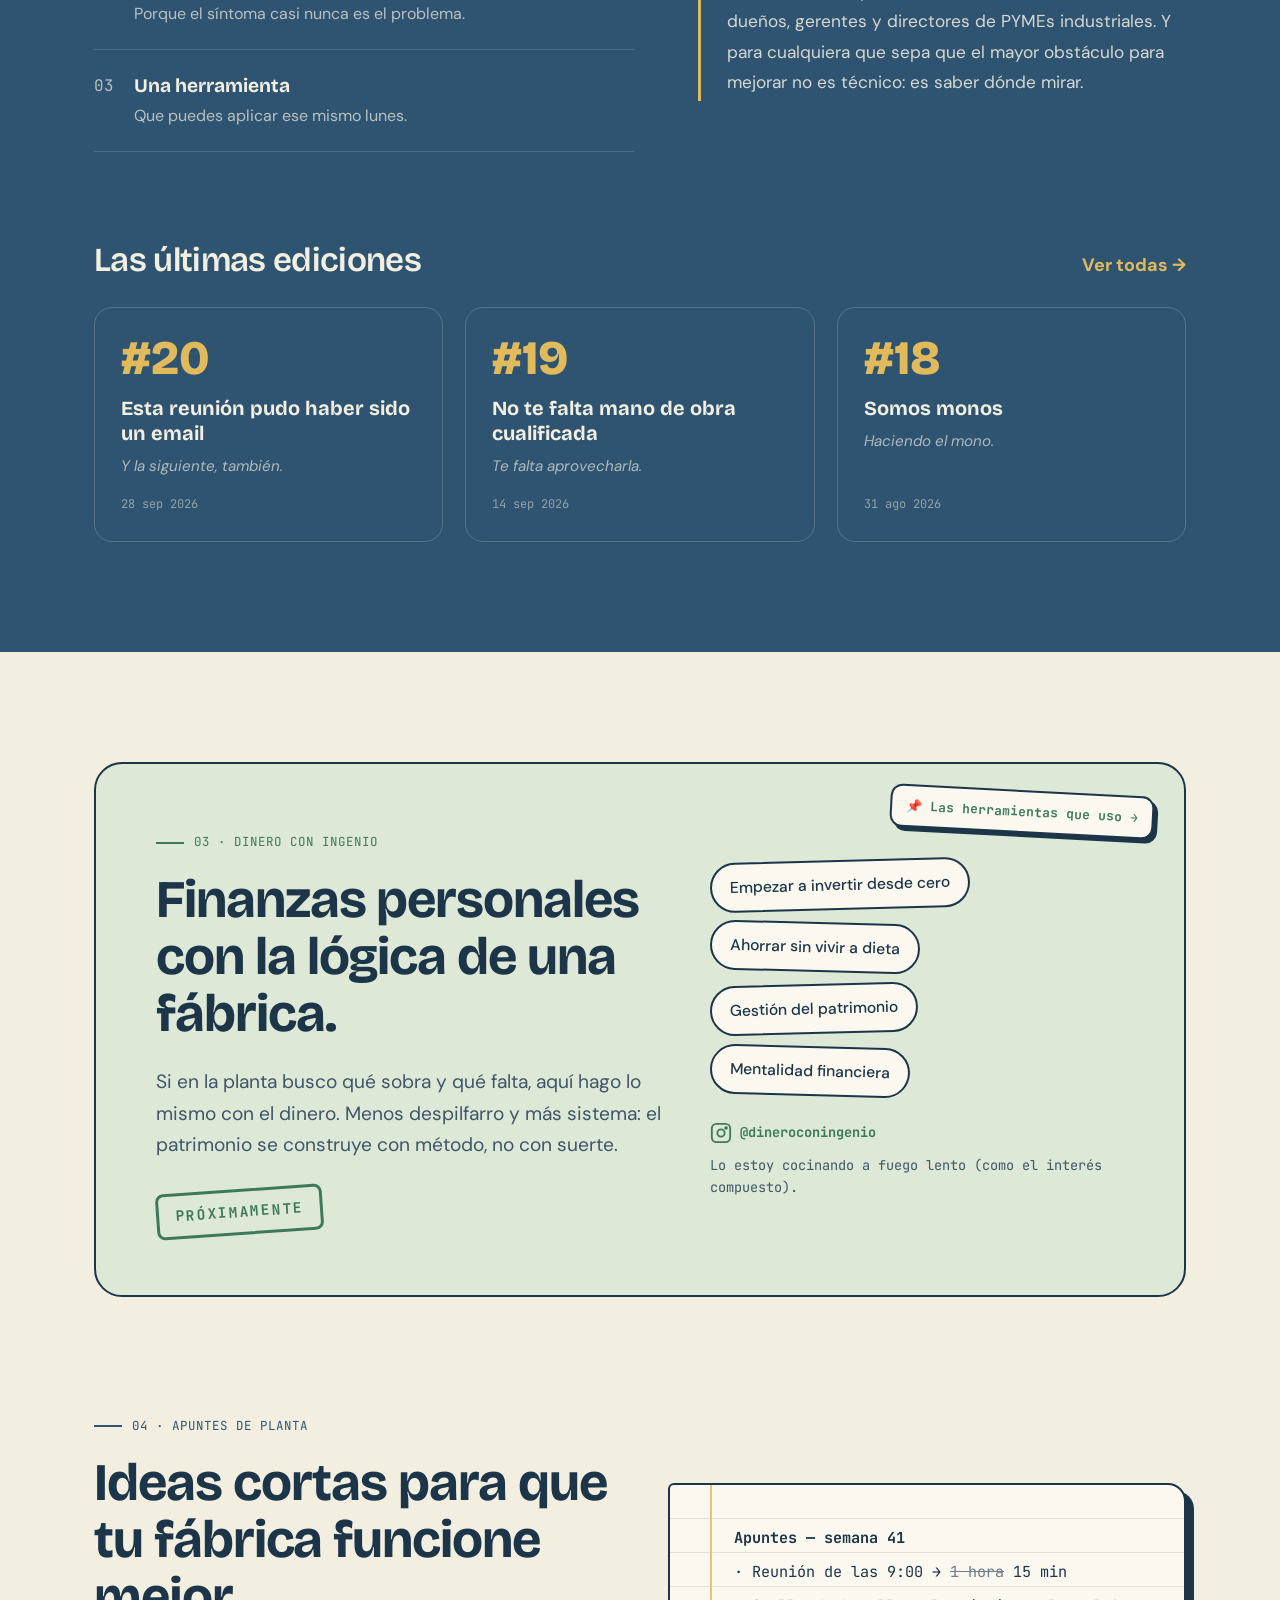
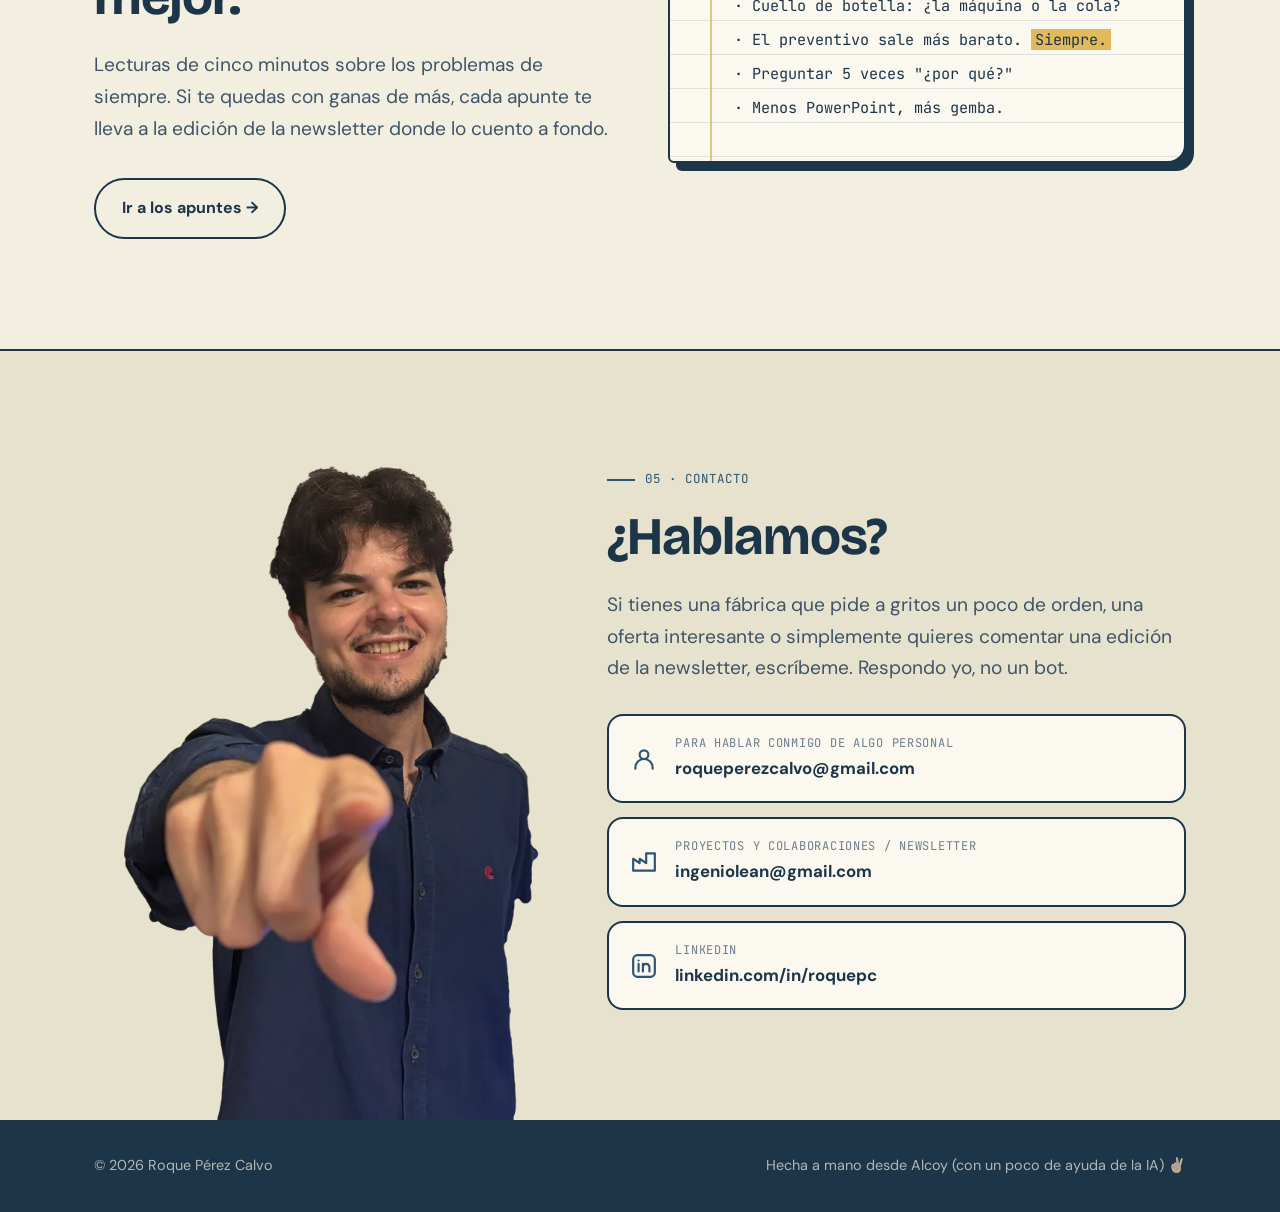
==== commit 28e25d14: "Página de enlaces de Dinero con Ingenio (roqueperez.es/dinero/), gestionada desde Notion, con anotac" ====
--- a/index.html
+++ b/index.html
@@ -298,6 +298,7 @@
     <section class="seccion" id="dinero-con-ingenio">
       <div class="contenedor">
         <div class="dinero aparece">
+          <a class="dinero-anotacion" href="dinero/index.html" data-goatcounter-click="portada-dinero-enlaces" data-texto="dinero.anotacion">📌 Las herramientas que uso →</a>
           <div>
             <p class="etiqueta" data-texto="dinero.etiqueta">03 · Dinero con Ingenio</p>
             <h2 data-texto="dinero.titulo">Finanzas personales con la lógica de una fábrica.</h2>
--- a/estilos.css
+++ b/estilos.css
@@ -339,6 +339,55 @@
 .canales svg { width: 22px; height: 22px; }
 .canales a { display: inline-flex; align-items: center; gap: 8px; color: var(--verde); font-weight: 700; text-decoration: none; }
 .canales a:hover { text-decoration: underline; }
+
+/* Anotación de la sección Dinero con Ingenio → página de enlaces */
+.dinero-anotacion {
+  position: absolute; top: 26px; right: 30px; z-index: 2;
+  display: inline-flex; align-items: center; gap: 8px;
+  background: var(--blanco); border: 2px solid var(--tinta); border-radius: 12px; box-shadow: 4px 4px 0 var(--tinta);
+  padding: 9px 14px; transform: rotate(3deg);
+  font-family: var(--f-mono); font-size: .8rem; font-weight: 700; color: var(--verde); text-decoration: none;
+  transition: transform .2s ease, box-shadow .2s ease;
+}
+.dinero-anotacion:hover { transform: rotate(0deg) translateY(-2px); box-shadow: 6px 6px 0 var(--tinta); }
+@media (max-width: 900px) { .dinero-anotacion { position: static; justify-self: start; margin-bottom: 4px; transform: rotate(-2deg); } }
+
+/* Página de enlaces de Dinero con Ingenio (roqueperez.es/dinero/) */
+.dinero-enlaces-portada { padding: 56px 0 40px; background: var(--verde-claro); border-bottom: 2px solid var(--tinta); }
+.dinero-enlaces-portada .contenedor { max-width: 760px; }
+.dinero-enlaces-portada .etiqueta { color: var(--verde); }
+.dinero-enlaces-portada h1 { font-size: clamp(2.2rem, 6vw, 3.6rem); font-weight: 800; line-height: 1.05; margin-bottom: 14px; }
+.dinero-enlaces-autor { display: flex; align-items: center; gap: 14px; margin-bottom: 26px; }
+.dinero-enlaces-autor img { flex: none; width: 72px; height: 72px; object-fit: cover; object-position: top; border-radius: 50%; background: var(--blanco); border: 2px solid var(--tinta); }
+.dinero-enlaces-autor a { font-family: var(--f-mono); font-weight: 700; font-size: .9rem; color: var(--verde); text-decoration: none; }
+.dinero-enlaces-autor a:hover { text-decoration: underline; }
+.dinero-enlaces-lista { padding: 36px 0 70px; }
+.dinero-enlaces-lista .contenedor { max-width: 760px; display: grid; gap: 22px; }
+.dinero-aviso { font-size: .92rem; color: var(--tinta-2); background: var(--blanco); border-left: 4px solid var(--verde); border-radius: 12px; padding: 14px 18px; }
+.afiliados { display: grid; gap: 18px; }
+.afiliado { background: var(--blanco); border: 2px solid var(--tinta); border-radius: var(--radio); padding: 24px; display: grid; gap: 10px; box-shadow: 6px 6px 0 var(--verde-claro); }
+.afiliado h2 { font-size: 1.6rem; font-weight: 800; line-height: 1.1; margin: 0; }
+.afiliado p { color: var(--tinta-2); }
+.afiliado-bloques { display: flex; flex-wrap: wrap; gap: 6px; }
+.afiliado-bloques span { font-family: var(--f-mono); font-size: .72rem; letter-spacing: .06em; text-transform: uppercase; color: var(--verde); background: var(--verde-claro); border-radius: 999px; padding: 3px 10px; }
+.afiliado-ventaja { font-size: .92rem; }
+.afiliado-ventaja::before { content: "🎁 "; }
+.afiliado-boton { justify-content: center; margin-top: 6px; background: var(--verde); border-color: var(--verde); color: var(--blanco); }
+.afiliado-boton:hover { box-shadow: 0 5px 0 var(--tinta); }
+.afiliado-pronto { box-shadow: none; border-style: dashed; }
+.afiliado-sello { justify-self: start; font-family: var(--f-mono); font-weight: 700; font-size: .8rem; letter-spacing: .1em; text-transform: uppercase; color: var(--verde); border: 2px solid var(--verde); border-radius: 8px; padding: 6px 12px; transform: rotate(-3deg); margin-top: 6px; }
+.dinero-sistema { background: var(--verde-claro); border: 2px solid var(--tinta); border-radius: var(--radio); padding: 26px; display: grid; gap: 12px; justify-items: start; margin-top: 10px; }
+.dinero-sistema h2 { font-size: 1.45rem; font-weight: 800; margin: 0; }
+.dinero-sistema p { color: var(--tinta-2); }
+@media (max-width: 560px) {
+  .dinero-enlaces-portada { padding: 26px 0 26px; }
+  .dinero-enlaces-portada h1 { font-size: 2.1rem; }
+  .dinero-enlaces-portada .entradilla { font-size: 1.05rem; }
+  .dinero-enlaces-autor { margin-bottom: 16px; }
+  .dinero-enlaces-autor img { width: 56px; height: 56px; }
+  .afiliado, .dinero-sistema { padding: 20px 18px; }
+  .dinero-sistema .boton { width: 100%; justify-content: center; }
+}
 
 /* Apuntes de planta */
 .apuntes {
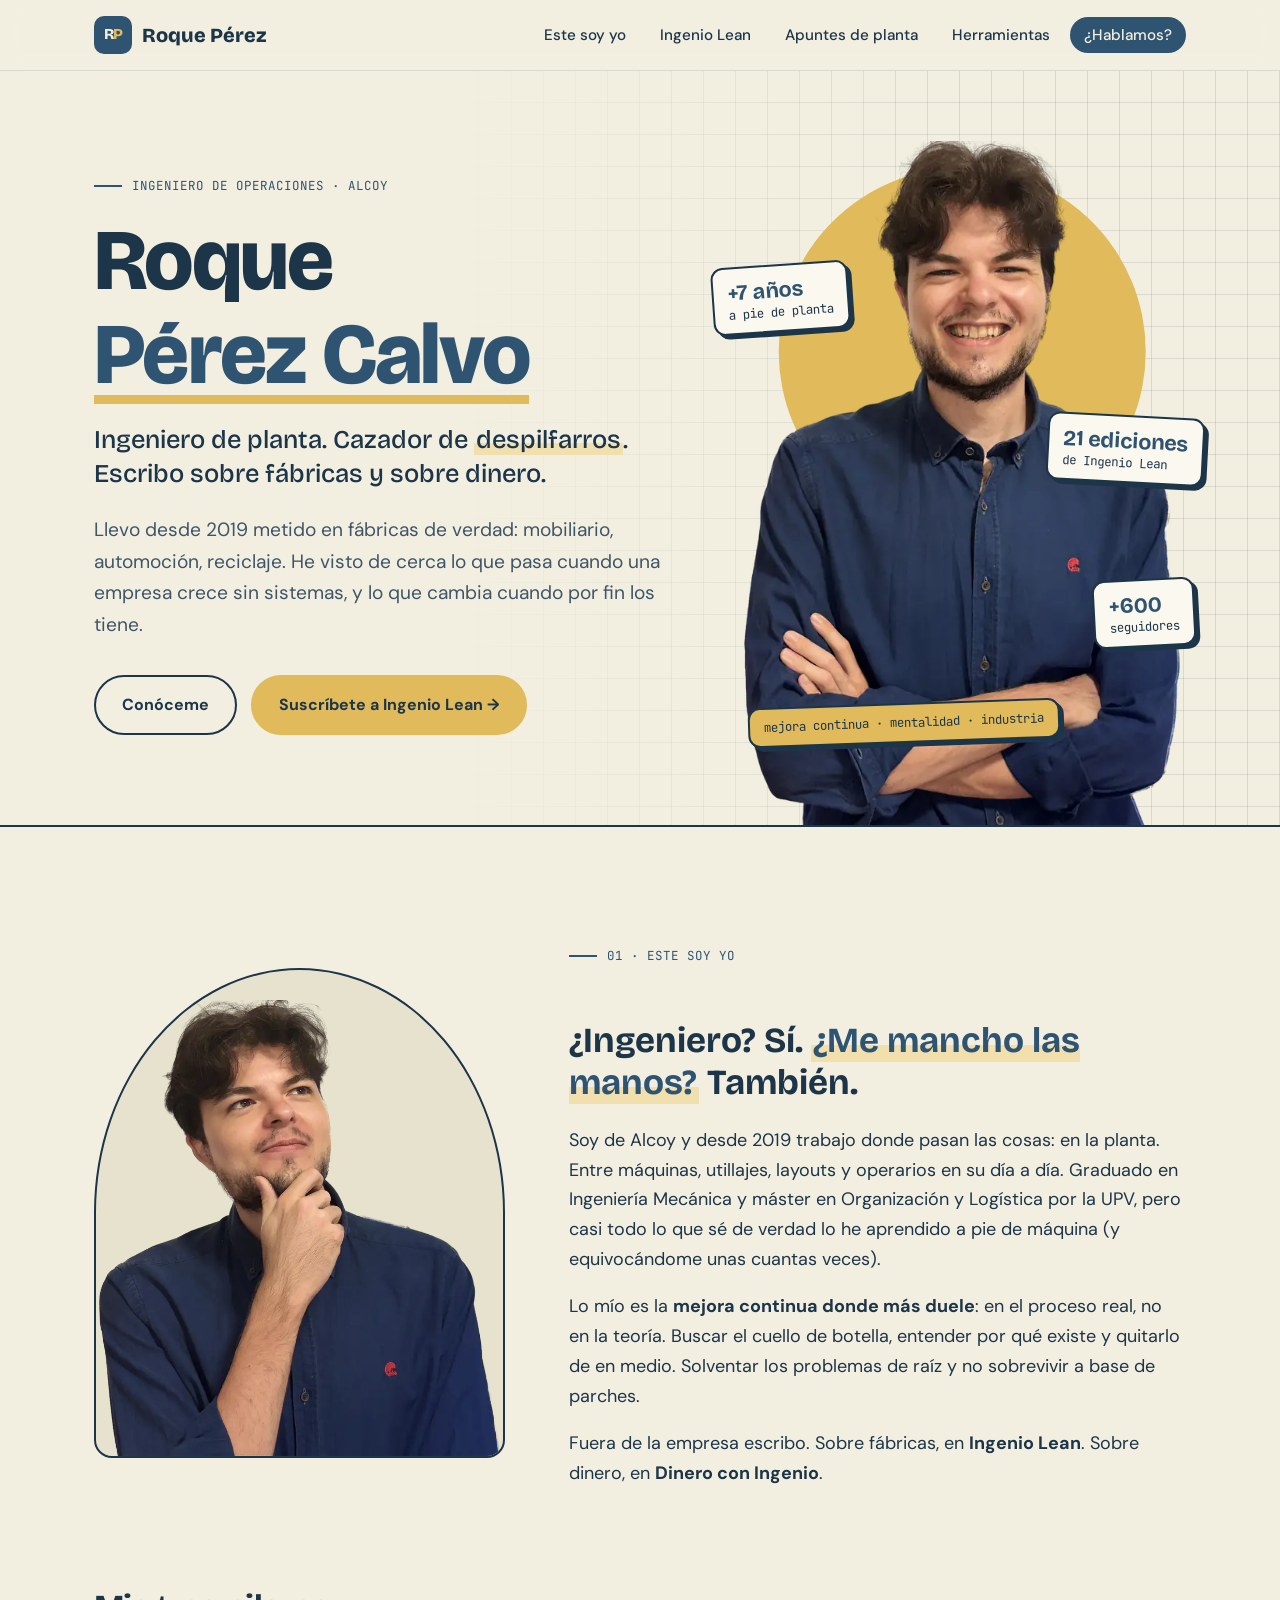
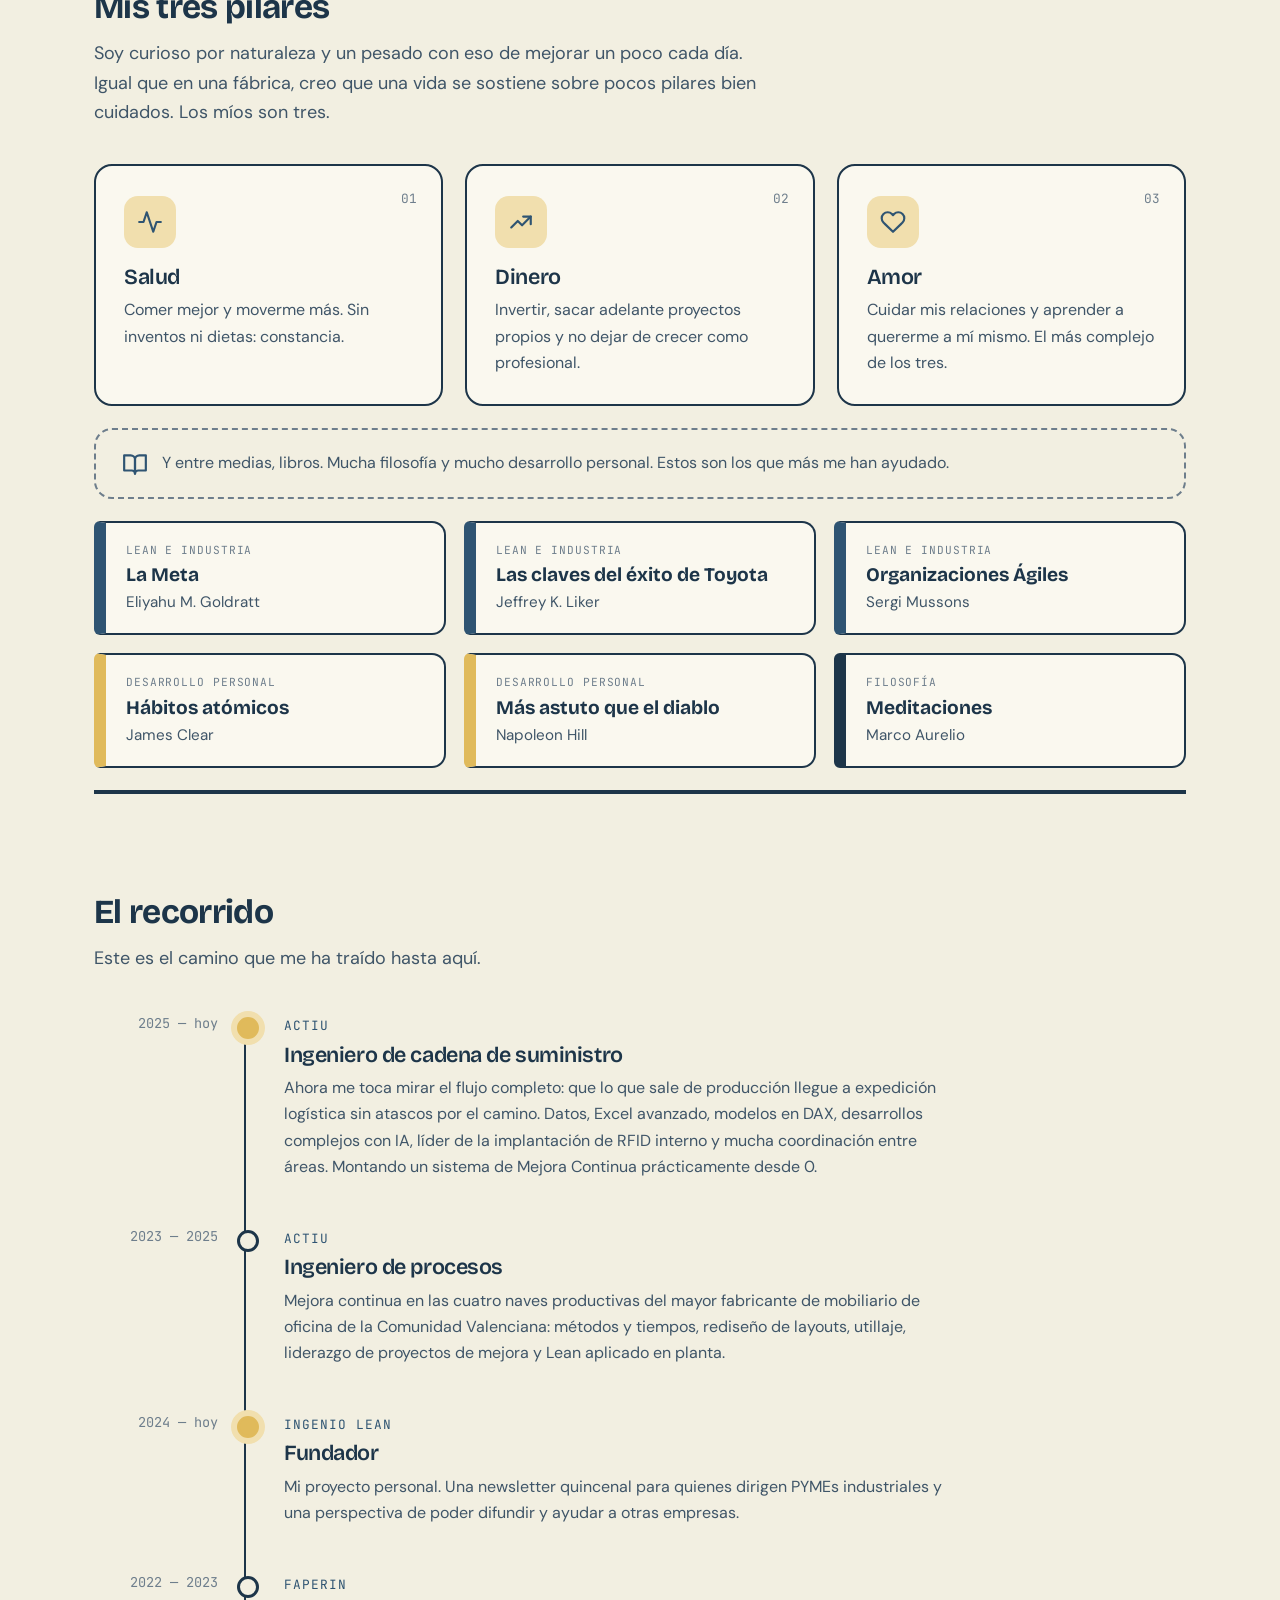
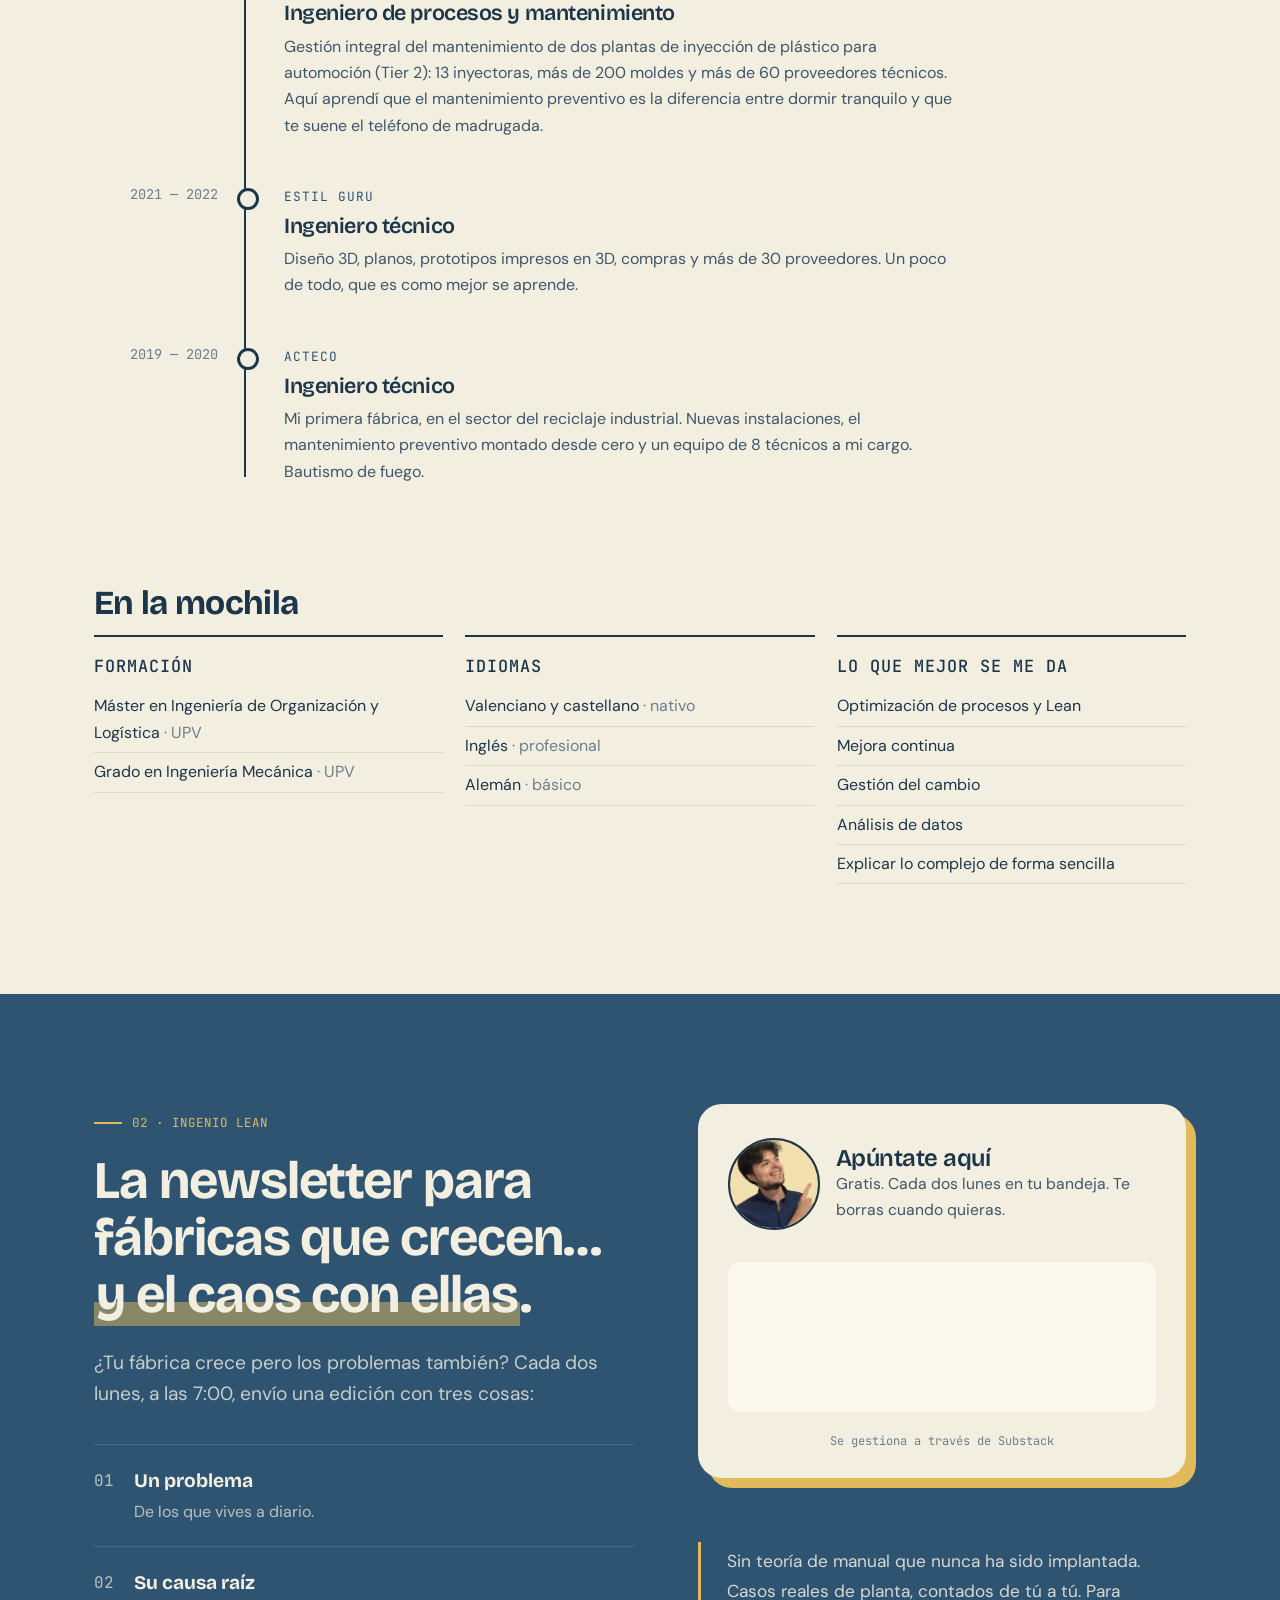
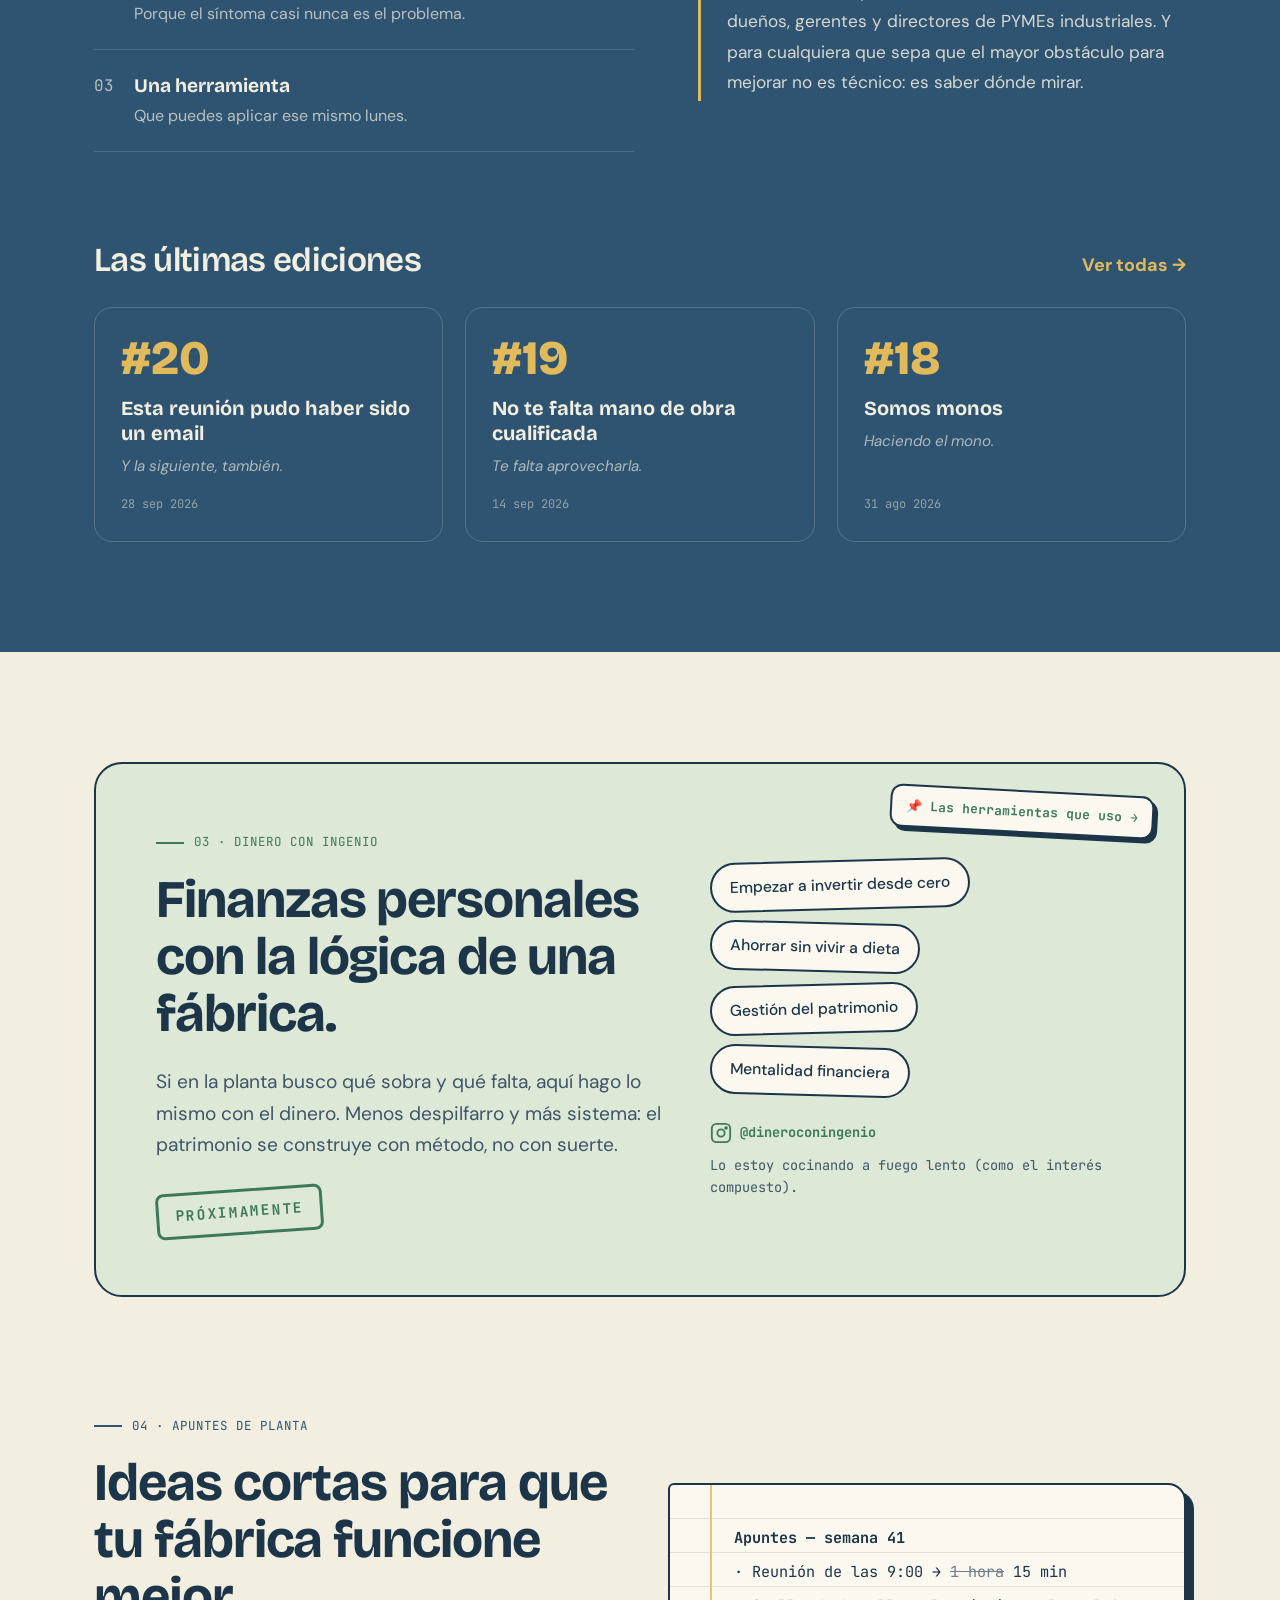
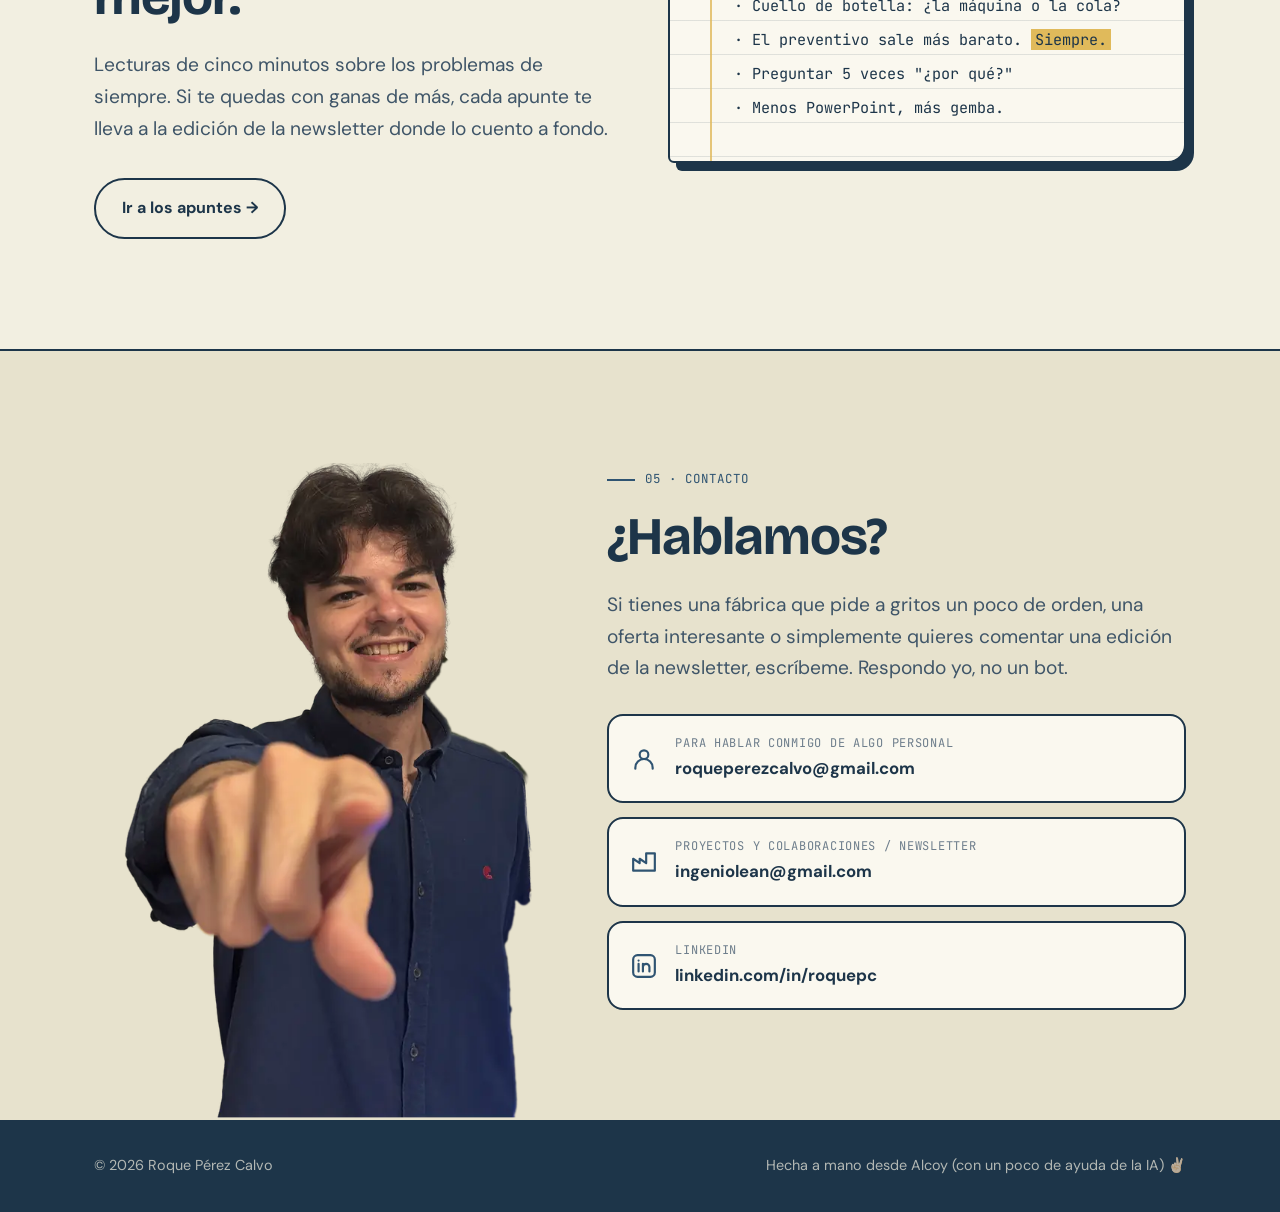
==== commit d73d0b7f: "Renueva las fotos de Roque con un recorte de más calidad Mismo encuadre que las anteriores, en WebP " ====
--- a/index.html
+++ b/index.html
@@ -74,7 +74,7 @@
           </div>
         </div>
         <div class="portada-foto">
-          <img src="img/roque-brazos-cruzados.webp" width="566" height="880" alt="Roque Pérez Calvo sonriendo con los brazos cruzados">
+          <img src="img/roque-brazos-cruzados.webp" width="566" height="880" fetchpriority="high" alt="Roque Pérez Calvo sonriendo con los brazos cruzados">
           <div class="nota nota-1" data-texto="portada.nota-anos"><strong>+7 años</strong> a pie de planta</div>
           <div class="nota nota-2" data-texto="portada.nota-ediciones"><strong>21 ediciones</strong> de Ingenio Lean</div>
           <div class="nota nota-3" data-texto="portada.nota-amarilla">mejora continua · mentalidad · industria</div>
--- a/estilos.css
+++ b/estilos.css
@@ -357,10 +357,6 @@
 .dinero-enlaces-portada .contenedor { max-width: 760px; }
 .dinero-enlaces-portada .etiqueta { color: var(--verde); }
 .dinero-enlaces-portada h1 { font-size: clamp(2.2rem, 6vw, 3.6rem); font-weight: 800; line-height: 1.05; margin-bottom: 14px; }
-.dinero-enlaces-autor { display: flex; align-items: center; gap: 14px; margin-bottom: 26px; }
-.dinero-enlaces-autor img { flex: none; width: 72px; height: 72px; object-fit: cover; object-position: top; border-radius: 50%; background: var(--blanco); border: 2px solid var(--tinta); }
-.dinero-enlaces-autor a { font-family: var(--f-mono); font-weight: 700; font-size: .9rem; color: var(--verde); text-decoration: none; }
-.dinero-enlaces-autor a:hover { text-decoration: underline; }
 .dinero-enlaces-lista { padding: 36px 0 70px; }
 .dinero-enlaces-lista .contenedor { max-width: 760px; display: grid; gap: 22px; }
 .dinero-aviso { font-size: .92rem; color: var(--tinta-2); background: var(--blanco); border-left: 4px solid var(--verde); border-radius: 12px; padding: 14px 18px; }
@@ -383,8 +379,6 @@
   .dinero-enlaces-portada { padding: 26px 0 26px; }
   .dinero-enlaces-portada h1 { font-size: 2.1rem; }
   .dinero-enlaces-portada .entradilla { font-size: 1.05rem; }
-  .dinero-enlaces-autor { margin-bottom: 16px; }
-  .dinero-enlaces-autor img { width: 56px; height: 56px; }
   .afiliado, .dinero-sistema { padding: 20px 18px; }
   .dinero-sistema .boton { width: 100%; justify-content: center; }
 }
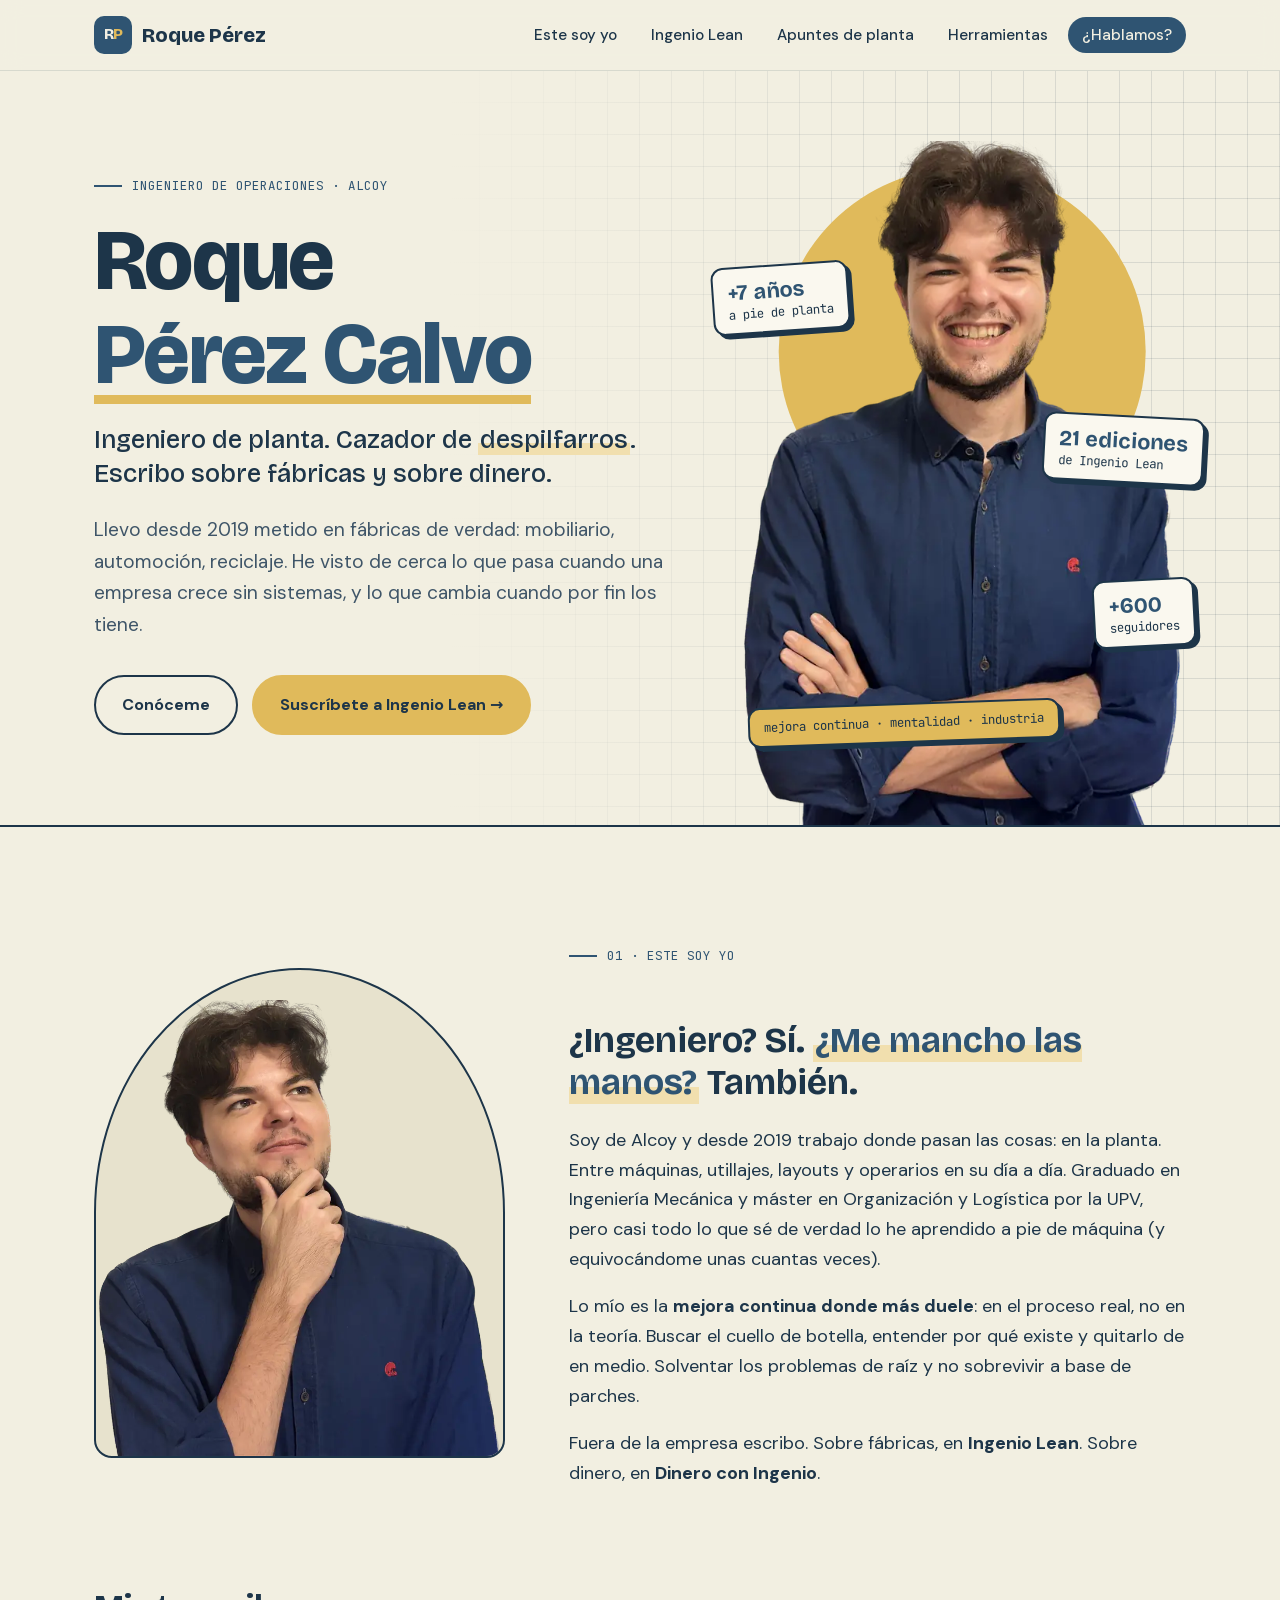
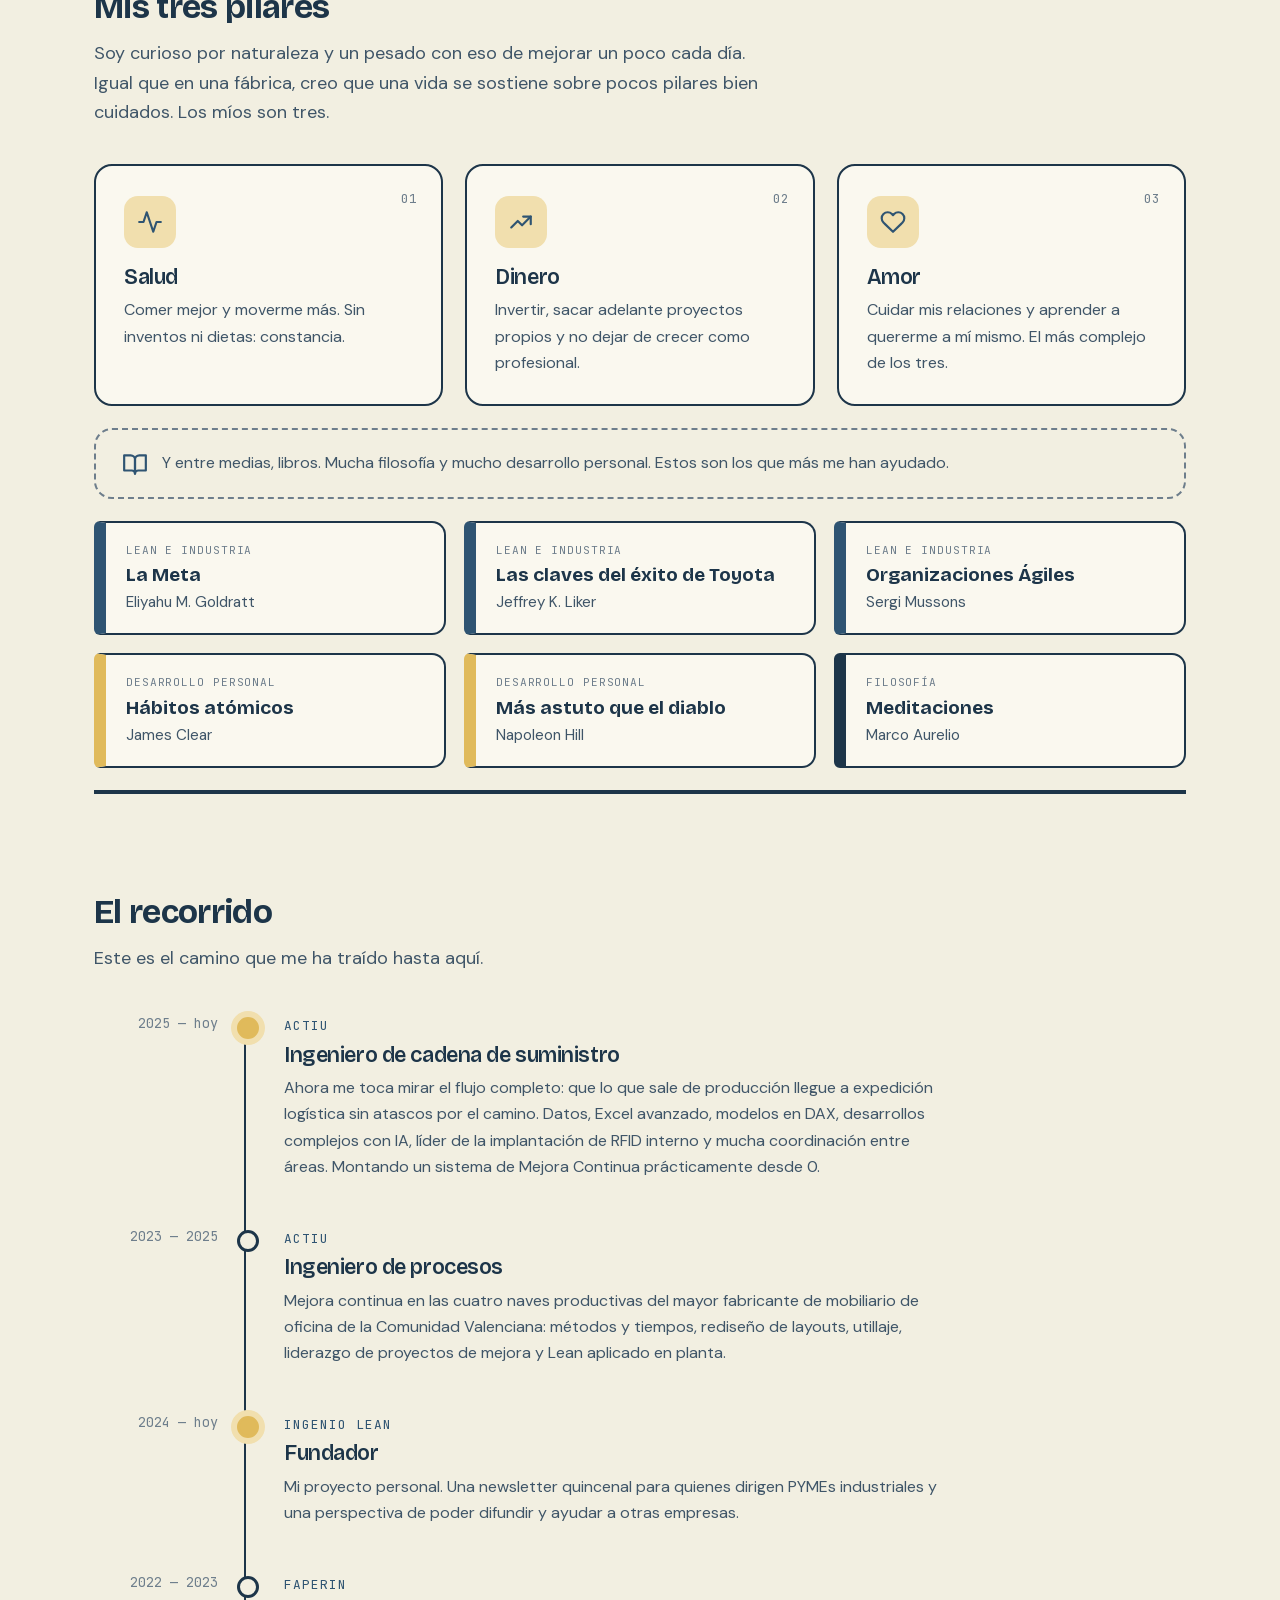
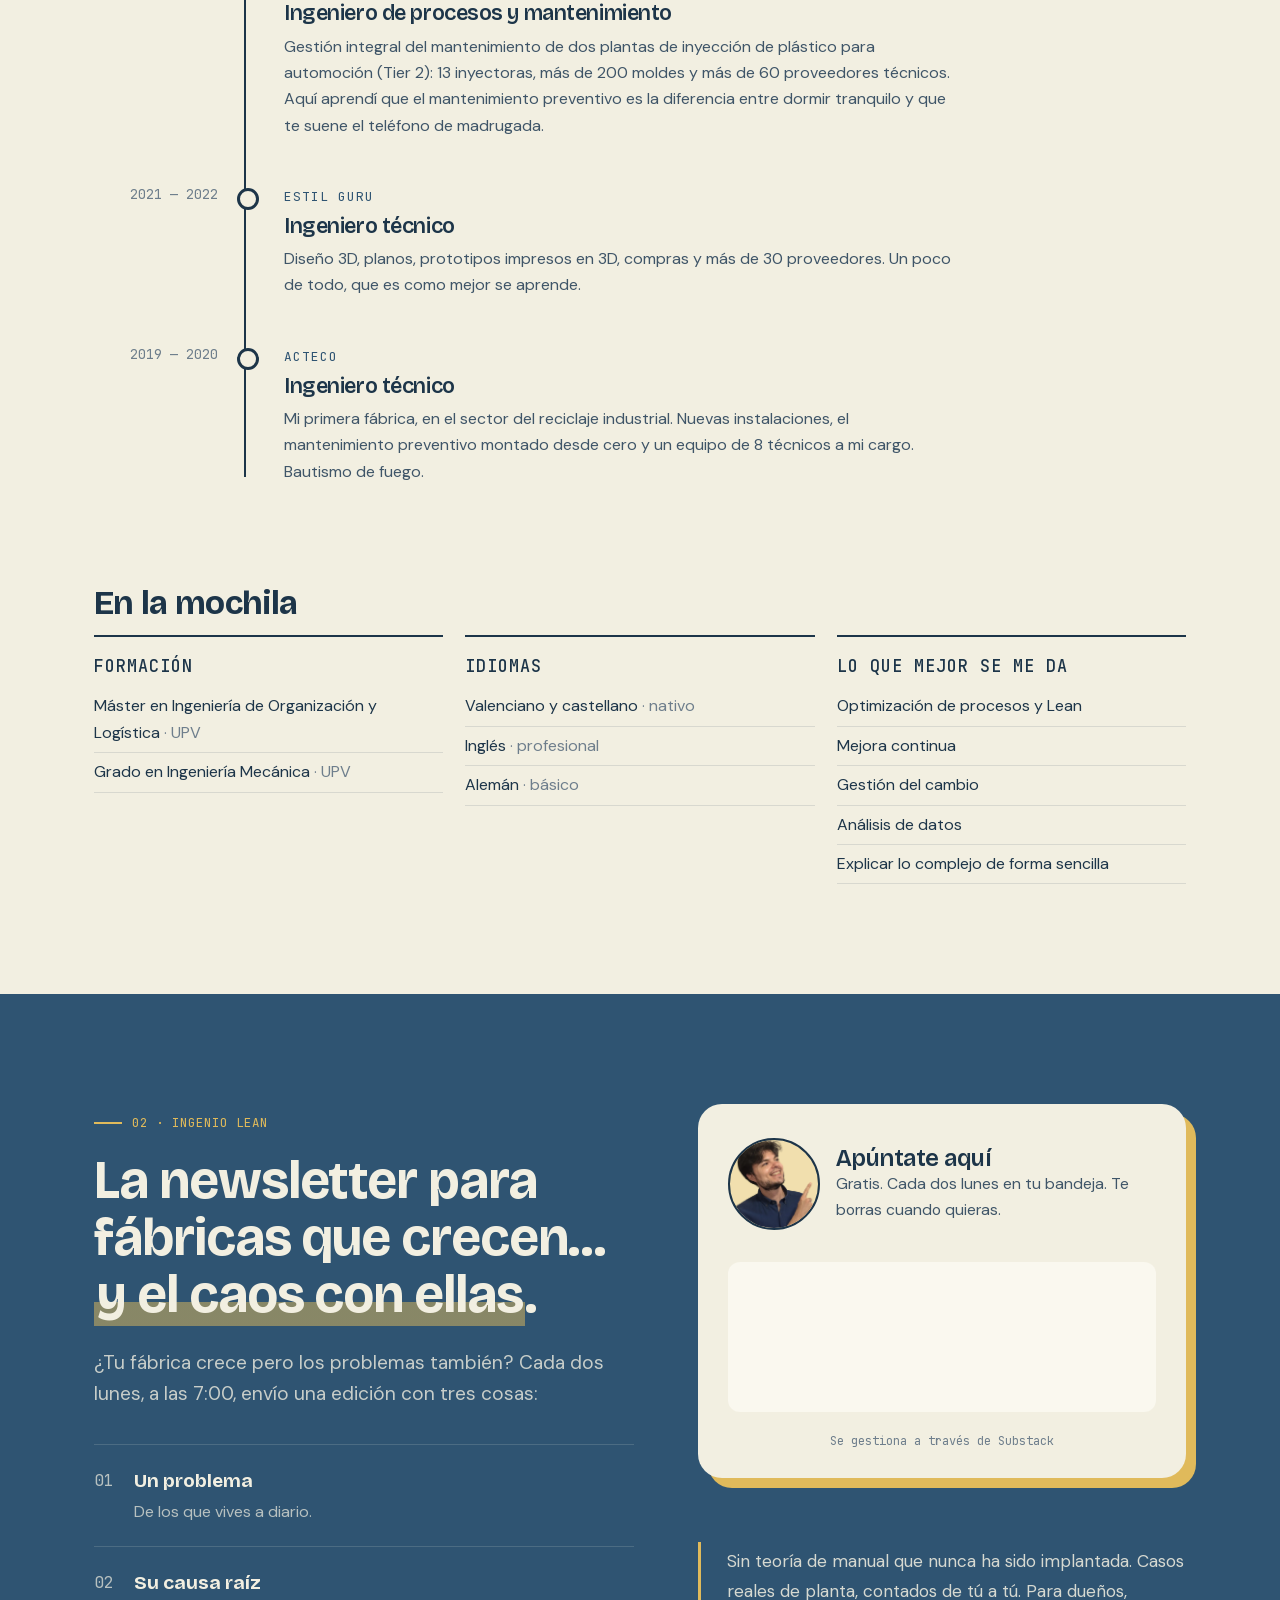
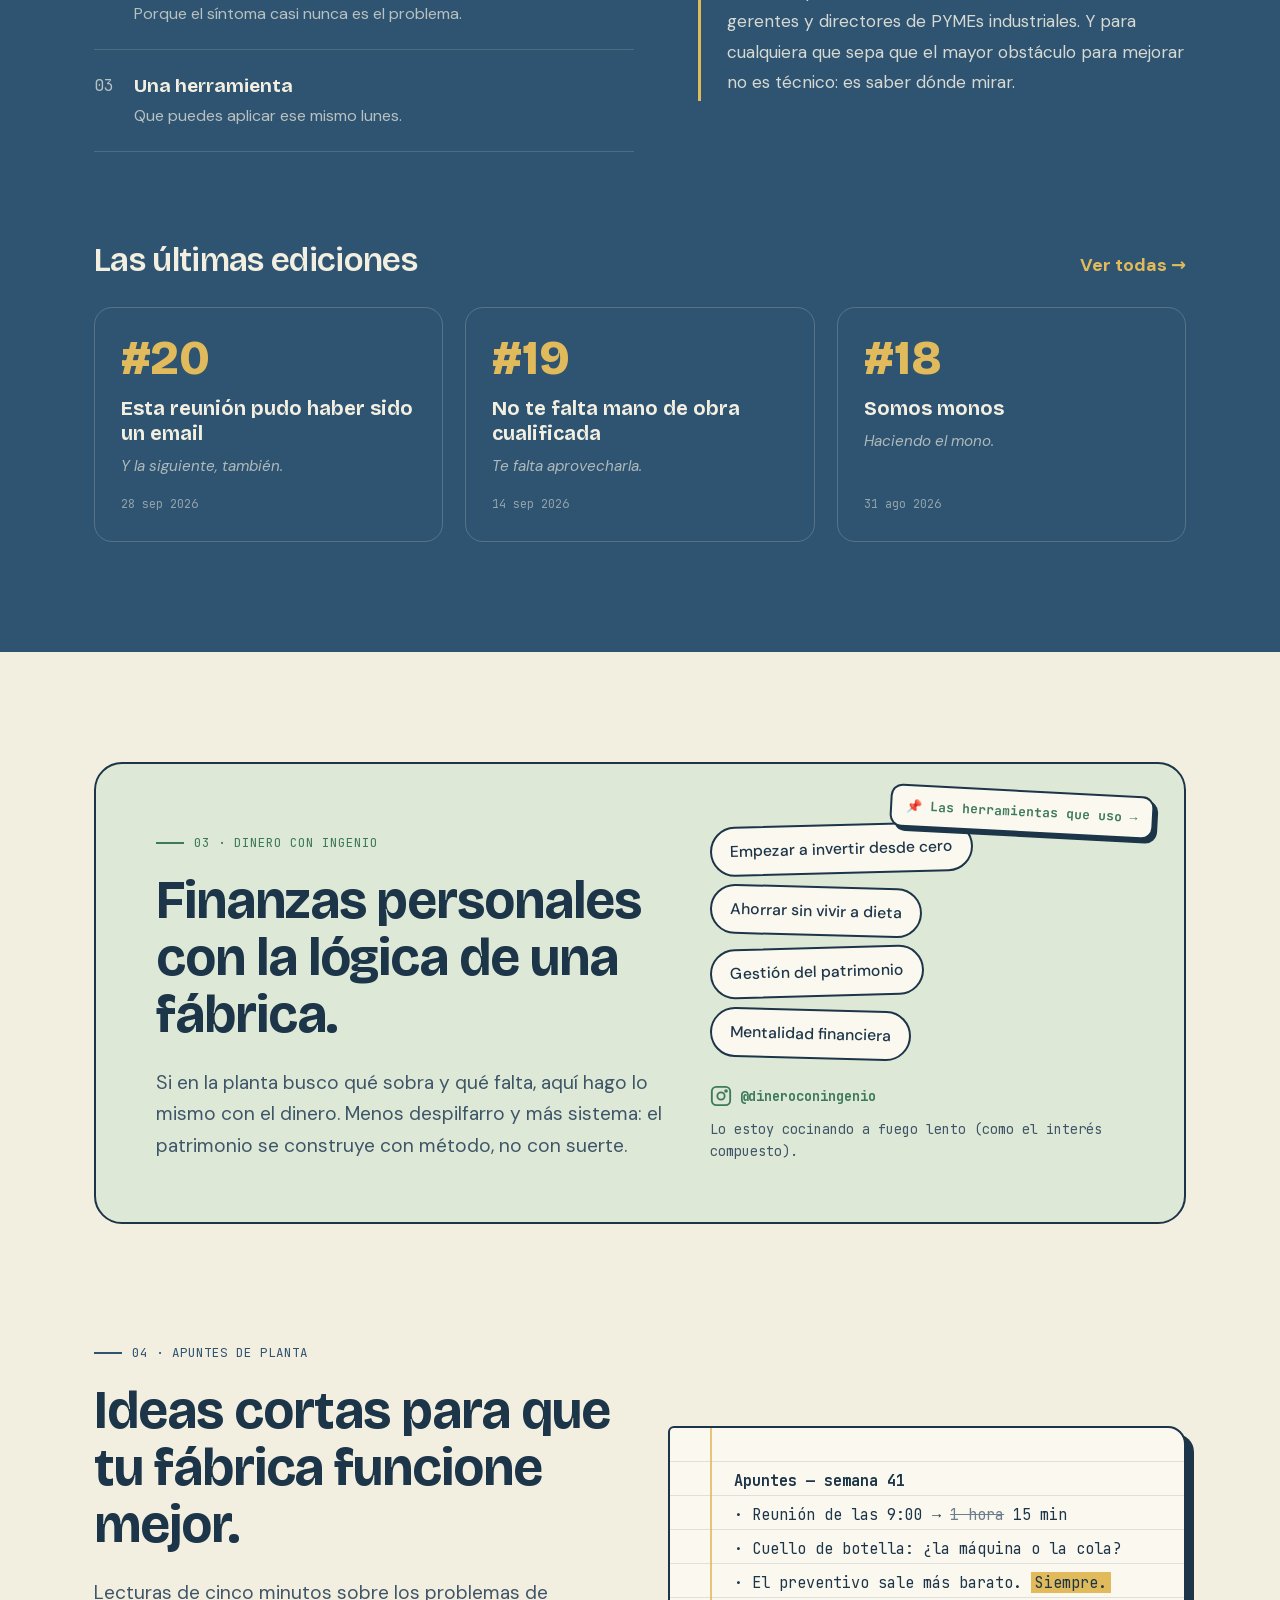
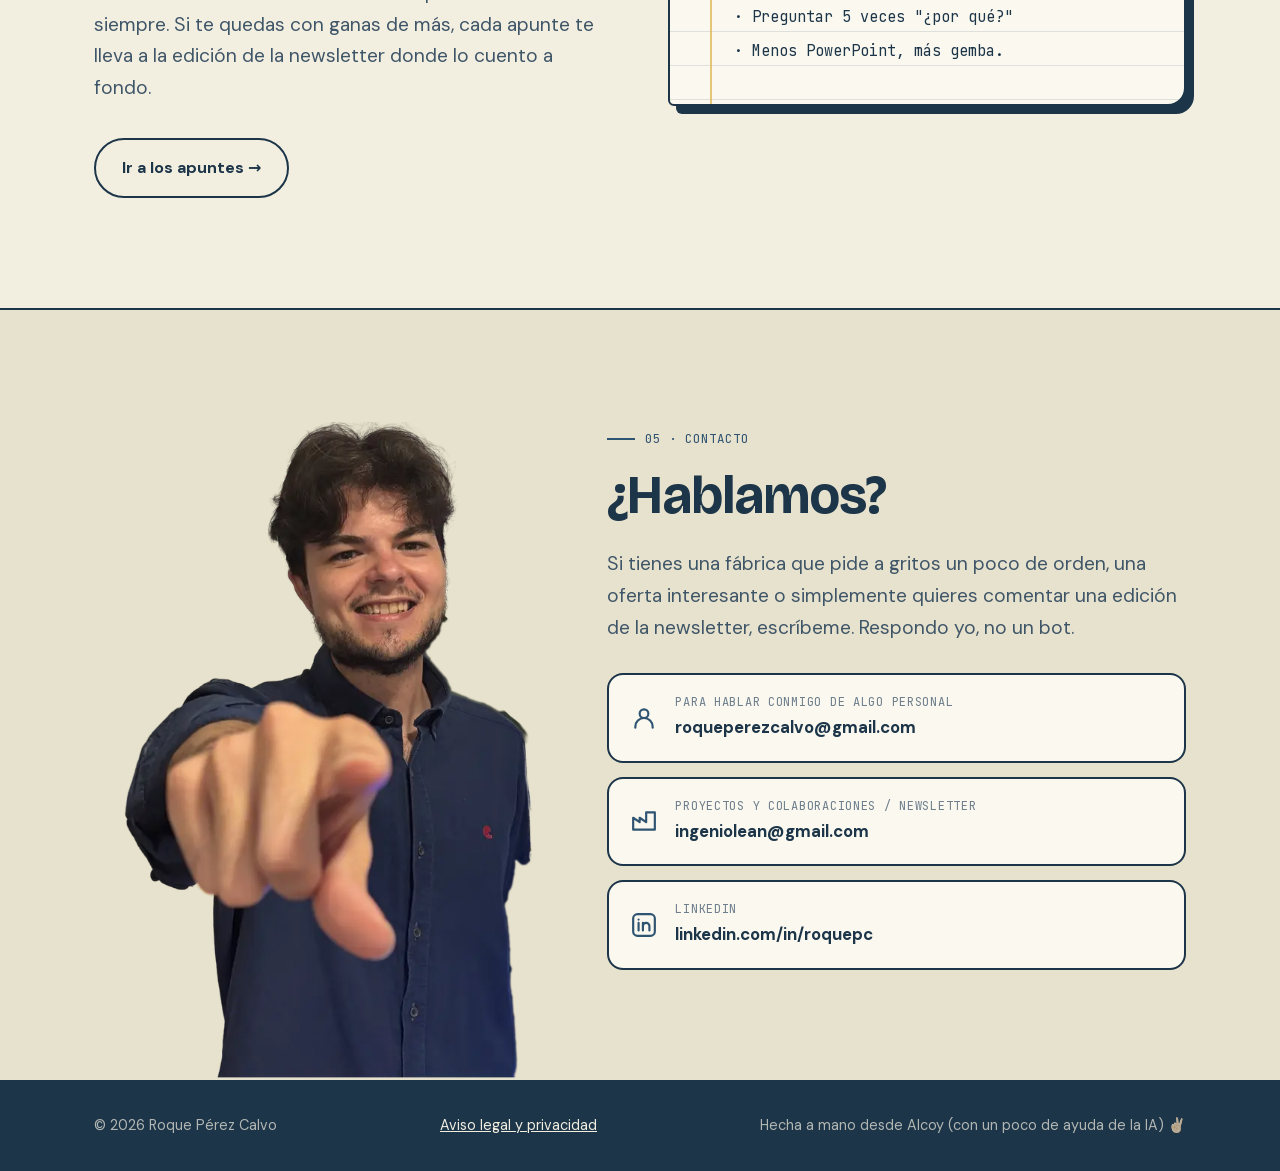
==== commit eb16fafd: "Aviso legal y privacidad, tipografías alojadas en la web, emails ofuscados y ejecución diaria proteg" ====
--- a/index.html
+++ b/index.html
@@ -4,7 +4,7 @@
   <meta charset="UTF-8">
   <meta name="viewport" content="width=device-width, initial-scale=1.0">
   <title>Roque Pérez Calvo · Ingeniero de operaciones industriales y Lean</title>
-  <meta name="description" content="Soy Roque Pérez Calvo, ingeniero de operaciones industriales desde 2019 (mobiliario, automoción y reciclaje). Escribo Ingenio Lean, la newsletter para quienes dirigen PYMEs industriales, y preparo Dinero con Ingenio, sobre finanzas personales.">
+  <meta name="description" content="Soy Roque Pérez Calvo, ingeniero de operaciones industriales desde 2019 (mobiliario, automoción y reciclaje). Escribo Ingenio Lean, la newsletter para quienes dirigen PYMEs industriales, y Dinero con Ingenio, sobre finanzas personales.">
   <meta name="author" content="Roque Pérez Calvo">
   <link rel="canonical" href="https://roqueperez.es/">
 
@@ -31,13 +31,10 @@
     "address": { "@type": "PostalAddress", "addressLocality": "Alcoy", "addressRegion": "Alicante", "addressCountry": "ES" },
     "alumniOf": { "@type": "CollegeOrUniversity", "name": "Universitat Politècnica de València" },
     "knowsAbout": ["Lean Manufacturing", "Mejora continua", "Optimización de procesos", "Cadena de suministro", "Finanzas personales"],
-    "sameAs": ["https://www.linkedin.com/in/roquepc/", "https://ingeniolean.substack.com"]
+    "sameAs": ["https://www.linkedin.com/in/roquepc/", "https://ingeniolean.substack.com", "https://www.instagram.com/ingeniolean/", "https://www.instagram.com/dineroconingenio/"]
   }
   </script>
 
-  <link rel="preconnect" href="https://fonts.googleapis.com">
-  <link rel="preconnect" href="https://fonts.gstatic.com" crossorigin>
-  <link href="https://fonts.googleapis.com/css2?family=Bricolage+Grotesque:opsz,wght@12..96,500;12..96,600;12..96,700;12..96,800&family=DM+Sans:ital,wght@0,400;0,500;0,700;1,400&family=JetBrains+Mono:wght@400;500;700&display=swap" rel="stylesheet">
   <link rel="icon" href="favicon.svg" type="image/svg+xml">
   <link rel="stylesheet" href="estilos.css">
 </head>
@@ -303,7 +300,6 @@
             <p class="etiqueta" data-texto="dinero.etiqueta">03 · Dinero con Ingenio</p>
             <h2 data-texto="dinero.titulo">Finanzas personales con la lógica de una fábrica.</h2>
             <p class="entradilla" data-texto="dinero.entradilla">Si en la planta busco qué sobra y qué falta, aquí hago lo mismo con el dinero. Menos despilfarro y más sistema: el patrimonio se construye con método, no con suerte.</p>
-            <span class="sello" data-texto="dinero.sello">Próximamente</span>
           </div>
           <div>
             <div class="temas" data-texto="dinero.temas" data-formato="temas"><span class="tema">Empezar a invertir desde cero</span><span class="tema">Ahorrar sin vivir a dieta</span><span class="tema">Gestión del patrimonio</span><span class="tema">Mentalidad financiera</span></div>
@@ -347,13 +343,13 @@
             <h2 data-texto="contacto.titulo">¿Hablamos?</h2>
             <p class="entradilla" data-texto="contacto.entradilla">Si tienes una fábrica que pide a gritos un poco de orden, una oferta interesante o simplemente quieres comentar una edición de la newsletter, escríbeme. Respondo yo, no un bot.</p>
             <div class="contacto-tarjetas">
-              <a class="tarjeta-contacto" href="mailto:roqueperezcalvo@gmail.com">
+              <a class="tarjeta-contacto" href="#contacto" data-correo="roqueperezcalvo" data-dominio="gmail.com">
                 <svg viewBox="0 0 24 24" fill="none" stroke="currentColor" stroke-width="2" stroke-linecap="round" stroke-linejoin="round"><circle cx="12" cy="8" r="4"/><path d="M4 21v-1a7 7 0 0 1 16 0v1"/></svg>
-                <div><small data-texto="contacto.etiqueta-email-personal">Para hablar conmigo de algo personal</small><strong>roqueperezcalvo@gmail.com</strong></div>
+                <div><small data-texto="contacto.etiqueta-email-personal">Para hablar conmigo de algo personal</small><strong>roqueperezcalvo (arroba) gmail.com</strong></div>
               </a>
-              <a class="tarjeta-contacto" href="mailto:ingeniolean@gmail.com">
+              <a class="tarjeta-contacto" href="#contacto" data-correo="ingeniolean" data-dominio="gmail.com">
                 <svg viewBox="0 0 24 24" fill="none" stroke="currentColor" stroke-width="2" stroke-linecap="round" stroke-linejoin="round"><path d="M2 20V9l6 4V9l6 4V4h8v16z"/></svg>
-                <div><small data-texto="contacto.etiqueta-email-proyectos">Proyectos y colaboraciones / newsletter</small><strong>ingeniolean@gmail.com</strong></div>
+                <div><small data-texto="contacto.etiqueta-email-proyectos">Proyectos y colaboraciones / newsletter</small><strong>ingeniolean (arroba) gmail.com</strong></div>
               </a>
               <a class="tarjeta-contacto" href="https://www.linkedin.com/in/roquepc/" target="_blank" rel="noopener">
                 <svg viewBox="0 0 24 24" fill="none" stroke="currentColor" stroke-width="2" stroke-linecap="round" stroke-linejoin="round"><rect x="2" y="2" width="20" height="20" rx="4"/><path d="M7 10v7M7 7v.01M11 17v-7M11 13a3 3 0 0 1 6 0v4"/></svg>
@@ -370,6 +366,7 @@
   <footer class="pie">
     <div class="contenedor">
       <span>© 2026 Roque Pérez Calvo</span>
+      <a href="aviso-legal/index.html">Aviso legal y privacidad</a>
       <span data-texto="pie.frase">Hecha a mano desde Alcoy (con un poco de ayuda de la IA) ✌🏻</span>
     </div>
   </footer>
--- a/estilos.css
+++ b/estilos.css
@@ -2,6 +2,17 @@
    Web personal de Roque Pérez Calvo — hoja de estilos
    Paleta de Ingenio Lean: #F2EFE1 (fondos), #2F5472 (principal), #E0BA5B (secundario)
    ========================================================== */
+
+/* Tipografías de la web, alojadas aquí mismo (antes se cargaban desde Google Fonts).
+   Bricolage Grotesque, DM Sans y JetBrains Mono: licencia SIL Open Font License. */
+@font-face { font-family: 'Bricolage Grotesque'; font-style: normal; font-weight: 500 800; font-stretch: 100%; font-display: swap; src: url(fuentes/bricolage-grotesque-latin-ext.woff2) format('woff2'); unicode-range: U+0100-02BA, U+02BD-02C5, U+02C7-02CC, U+02CE-02D7, U+02DD-02FF, U+0304, U+0308, U+0329, U+1D00-1DBF, U+1E00-1E9F, U+1EF2-1EFF, U+2020, U+20A0-20AB, U+20AD-20C4, U+2113, U+2C60-2C7F, U+A720-A7FF; }
+@font-face { font-family: 'Bricolage Grotesque'; font-style: normal; font-weight: 500 800; font-stretch: 100%; font-display: swap; src: url(fuentes/bricolage-grotesque-latin.woff2) format('woff2'); unicode-range: U+0000-00FF, U+0131, U+0152-0153, U+02BB-02BC, U+02C6, U+02DA, U+02DC, U+0304, U+0308, U+0329, U+2000-206F, U+20AC, U+2122, U+2191, U+2193, U+2212, U+2215, U+FEFF, U+FFFD; }
+@font-face { font-family: 'DM Sans'; font-style: italic; font-weight: 400; font-display: swap; src: url(fuentes/dm-sans-cursiva-latin-ext.woff2) format('woff2'); unicode-range: U+0100-02BA, U+02BD-02C5, U+02C7-02CC, U+02CE-02D7, U+02DD-02FF, U+0304, U+0308, U+0329, U+1D00-1DBF, U+1E00-1E9F, U+1EF2-1EFF, U+2020, U+20A0-20AB, U+20AD-20C4, U+2113, U+2C60-2C7F, U+A720-A7FF; }
+@font-face { font-family: 'DM Sans'; font-style: italic; font-weight: 400; font-display: swap; src: url(fuentes/dm-sans-cursiva-latin.woff2) format('woff2'); unicode-range: U+0000-00FF, U+0131, U+0152-0153, U+02BB-02BC, U+02C6, U+02DA, U+02DC, U+0304, U+0308, U+0329, U+2000-206F, U+20AC, U+2122, U+2191, U+2193, U+2212, U+2215, U+FEFF, U+FFFD; }
+@font-face { font-family: 'DM Sans'; font-style: normal; font-weight: 400 700; font-display: swap; src: url(fuentes/dm-sans-latin-ext.woff2) format('woff2'); unicode-range: U+0100-02BA, U+02BD-02C5, U+02C7-02CC, U+02CE-02D7, U+02DD-02FF, U+0304, U+0308, U+0329, U+1D00-1DBF, U+1E00-1E9F, U+1EF2-1EFF, U+2020, U+20A0-20AB, U+20AD-20C4, U+2113, U+2C60-2C7F, U+A720-A7FF; }
+@font-face { font-family: 'DM Sans'; font-style: normal; font-weight: 400 700; font-display: swap; src: url(fuentes/dm-sans-latin.woff2) format('woff2'); unicode-range: U+0000-00FF, U+0131, U+0152-0153, U+02BB-02BC, U+02C6, U+02DA, U+02DC, U+0304, U+0308, U+0329, U+2000-206F, U+20AC, U+2122, U+2191, U+2193, U+2212, U+2215, U+FEFF, U+FFFD; }
+@font-face { font-family: 'JetBrains Mono'; font-style: normal; font-weight: 400 700; font-display: swap; src: url(fuentes/jetbrains-mono-latin-ext.woff2) format('woff2'); unicode-range: U+0100-02BA, U+02BD-02C5, U+02C7-02CC, U+02CE-02D7, U+02DD-02FF, U+0304, U+0308, U+0329, U+1D00-1DBF, U+1E00-1E9F, U+1EF2-1EFF, U+2020, U+20A0-20AB, U+20AD-20C4, U+2113, U+2C60-2C7F, U+A720-A7FF; }
+@font-face { font-family: 'JetBrains Mono'; font-style: normal; font-weight: 400 700; font-display: swap; src: url(fuentes/jetbrains-mono-latin.woff2) format('woff2'); unicode-range: U+0000-00FF, U+0131, U+0152-0153, U+02BB-02BC, U+02C6, U+02DA, U+02DC, U+0304, U+0308, U+0329, U+2000-206F, U+20AC, U+2122, U+2191, U+2193, U+2212, U+2215, U+FEFF, U+FFFD; }
 
 :root {
   --papel: #f2efe1;
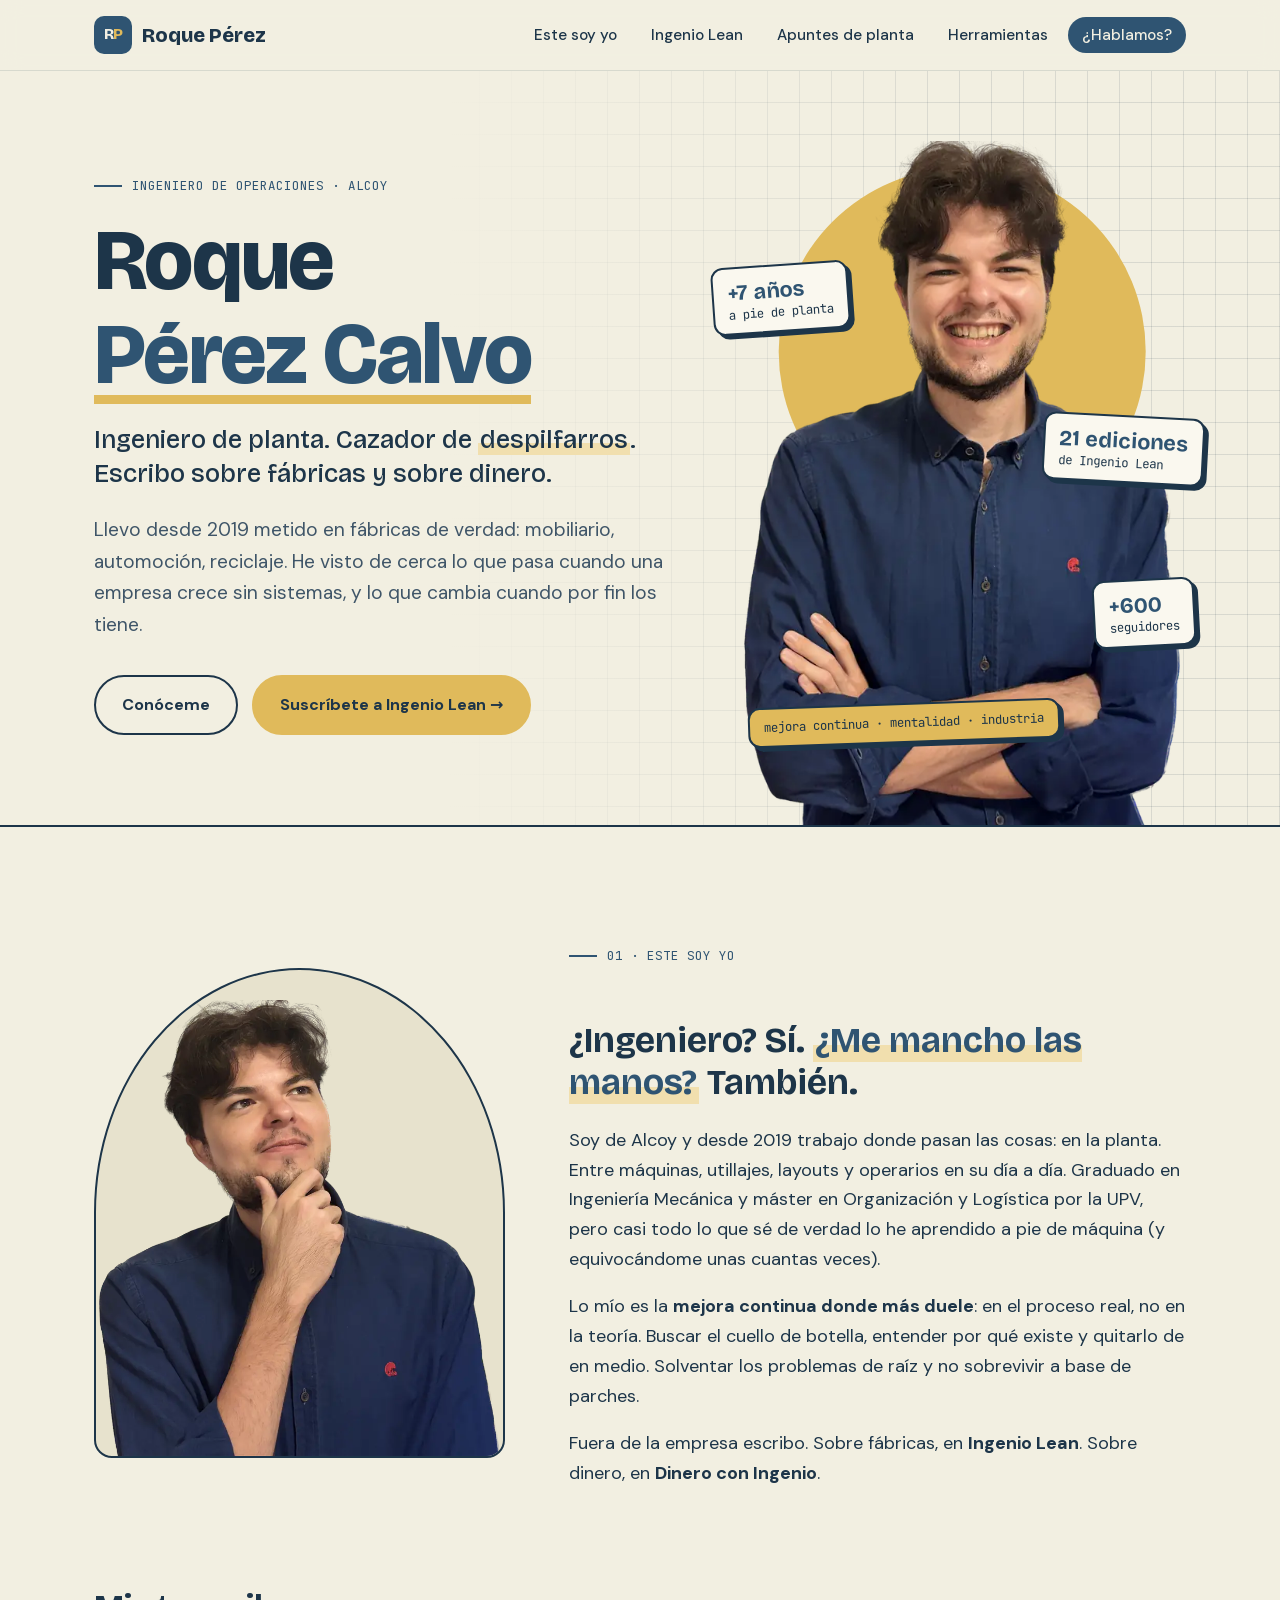
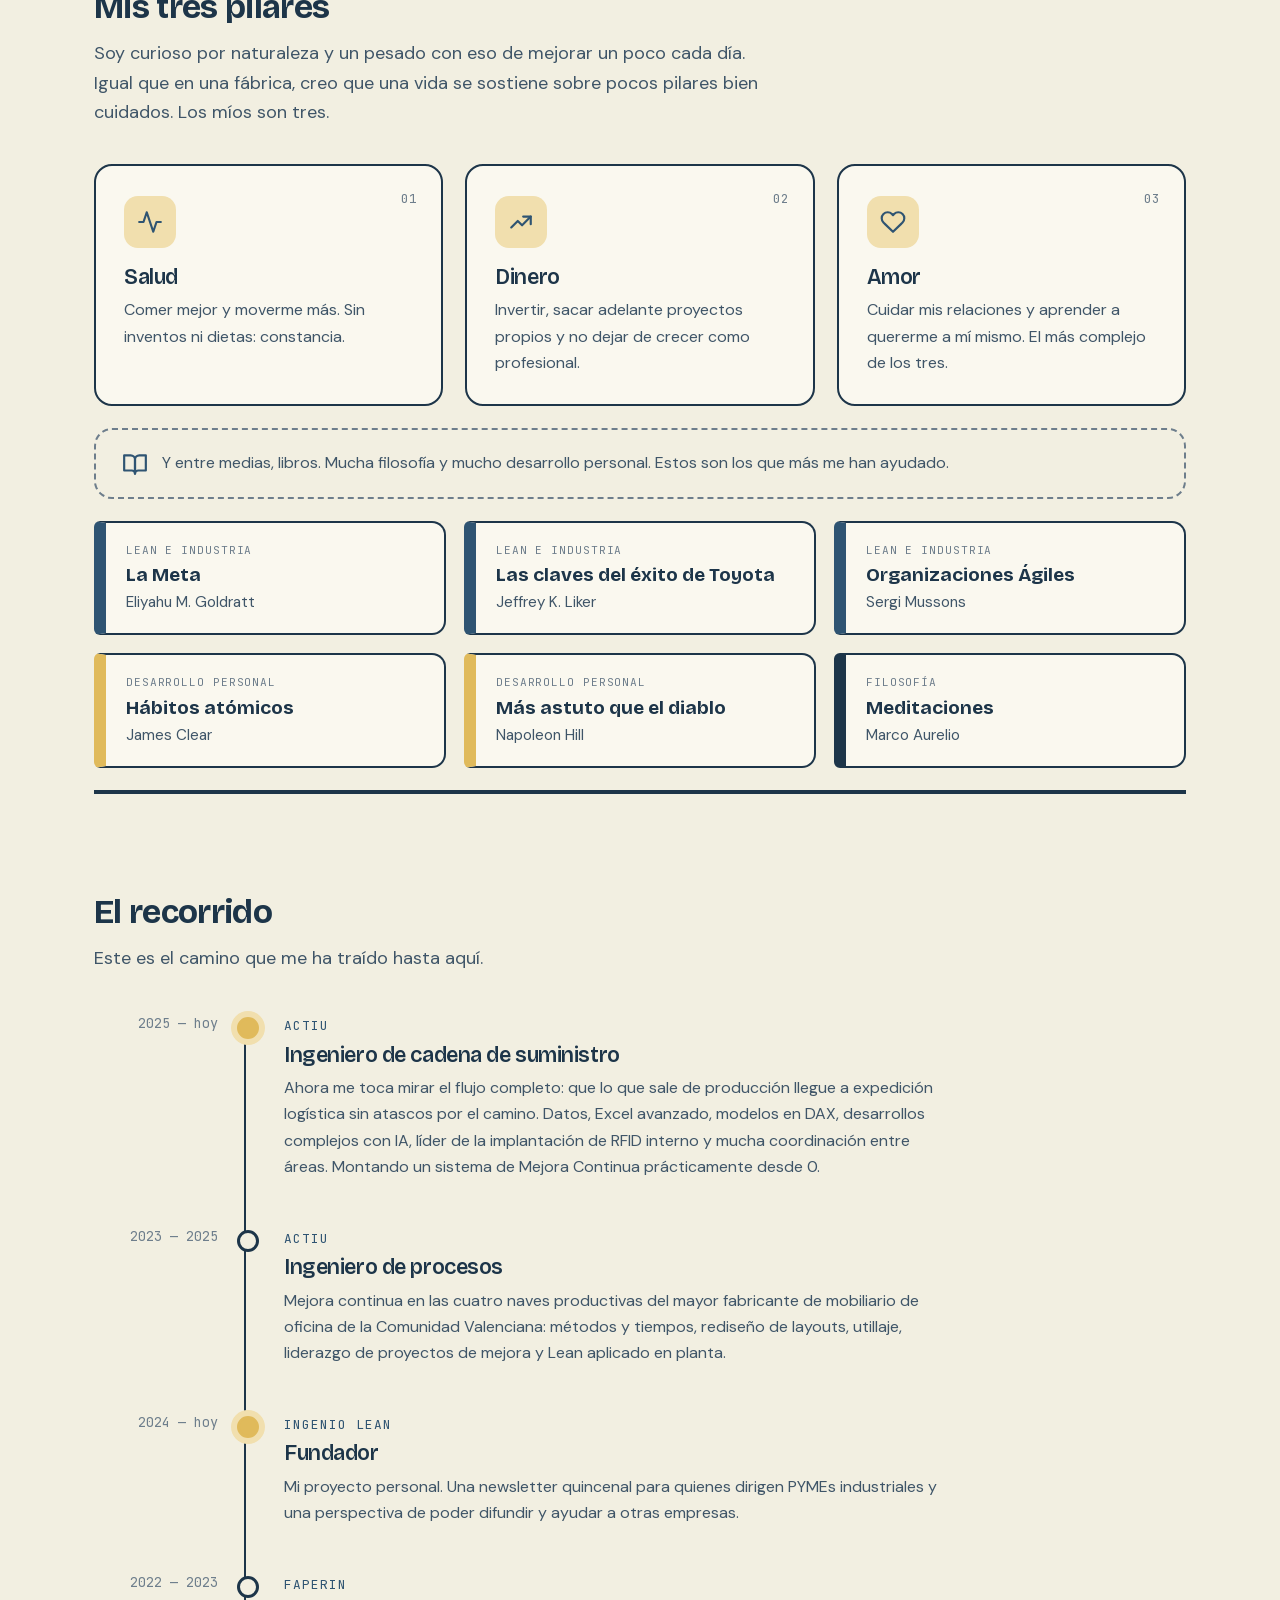
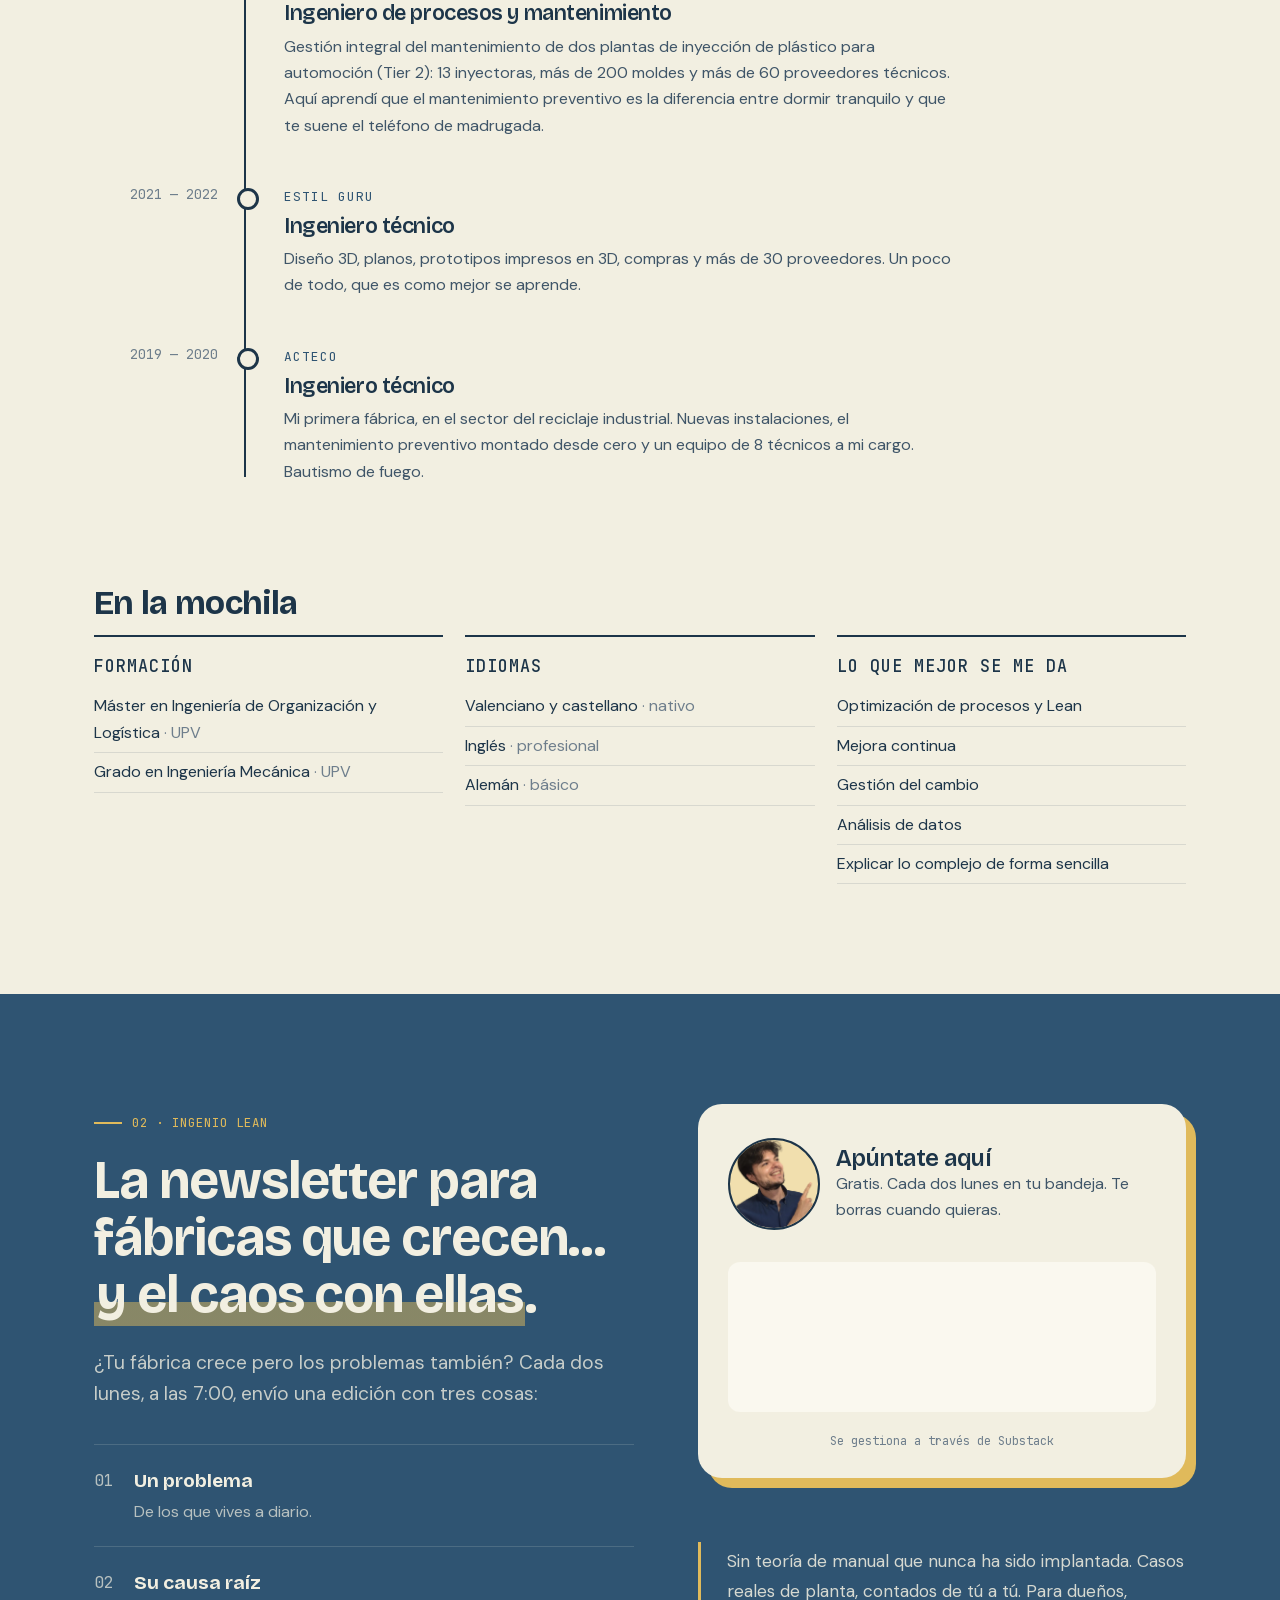
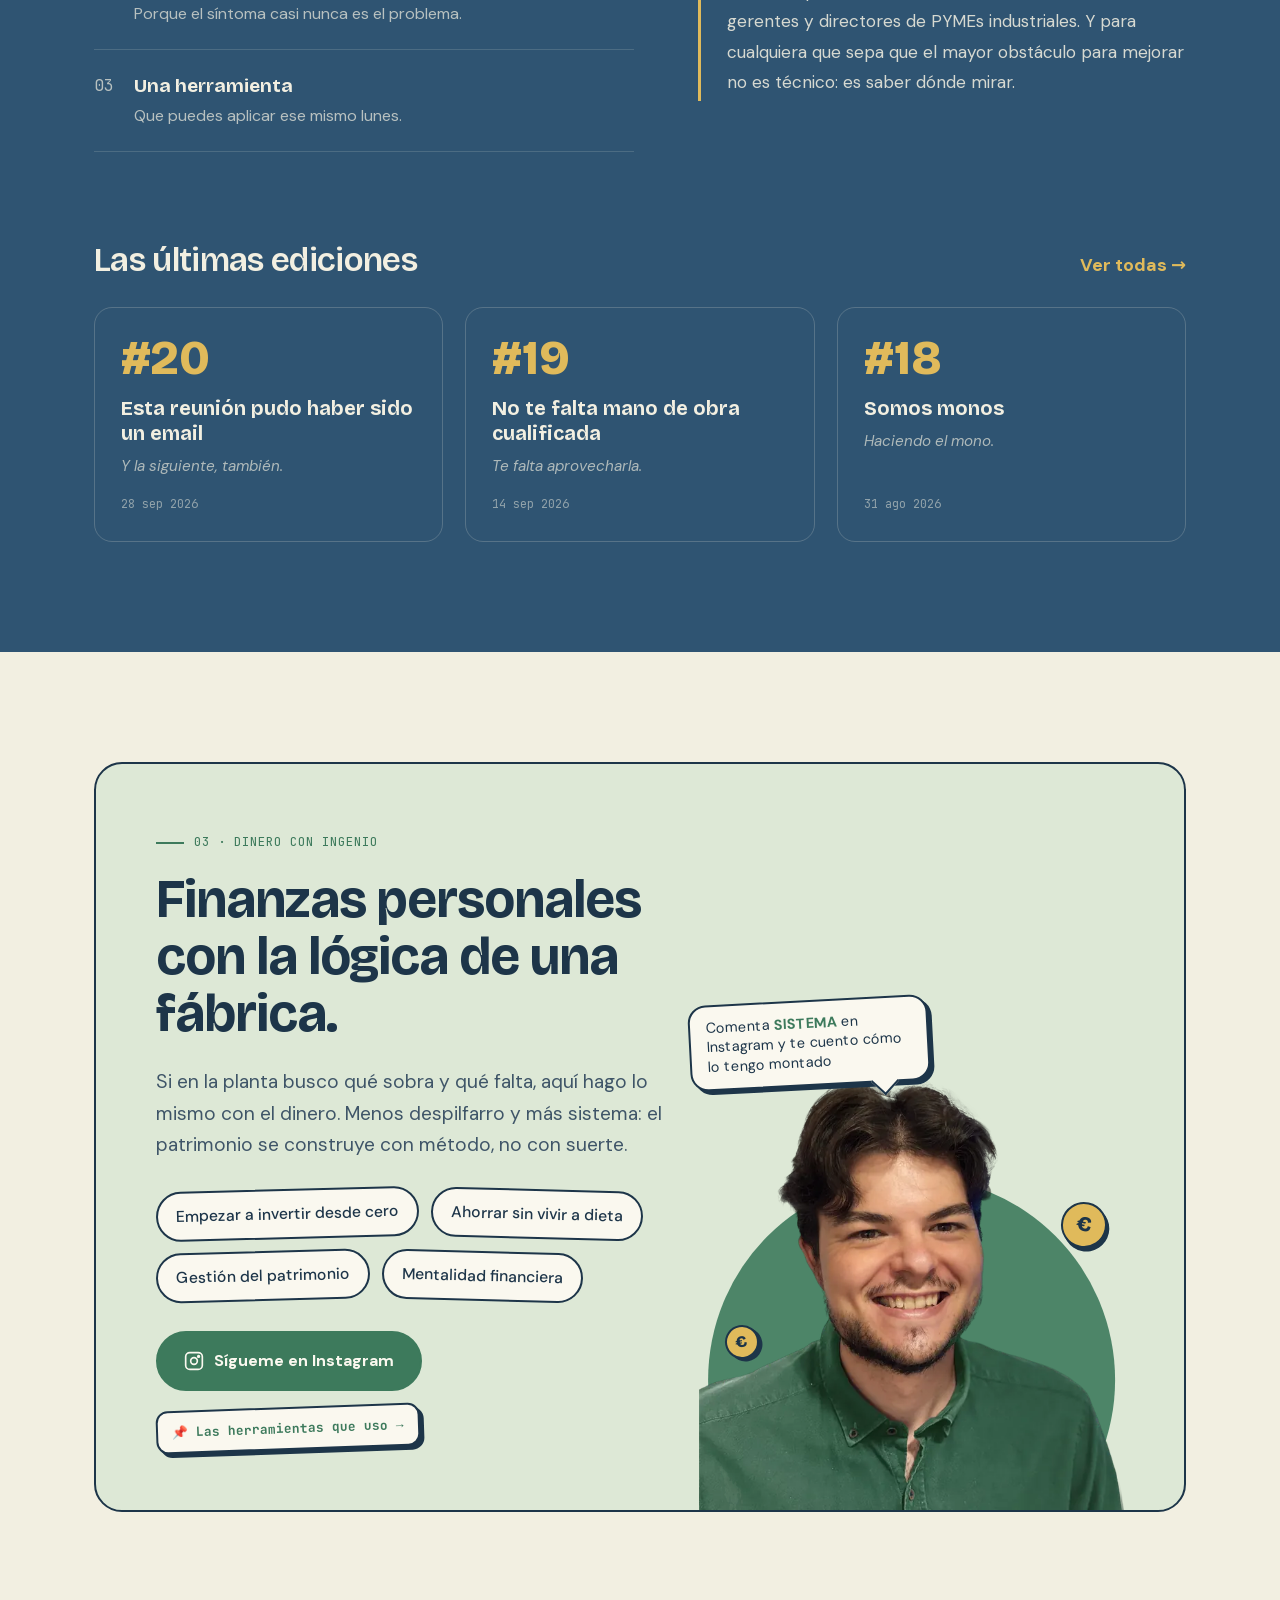
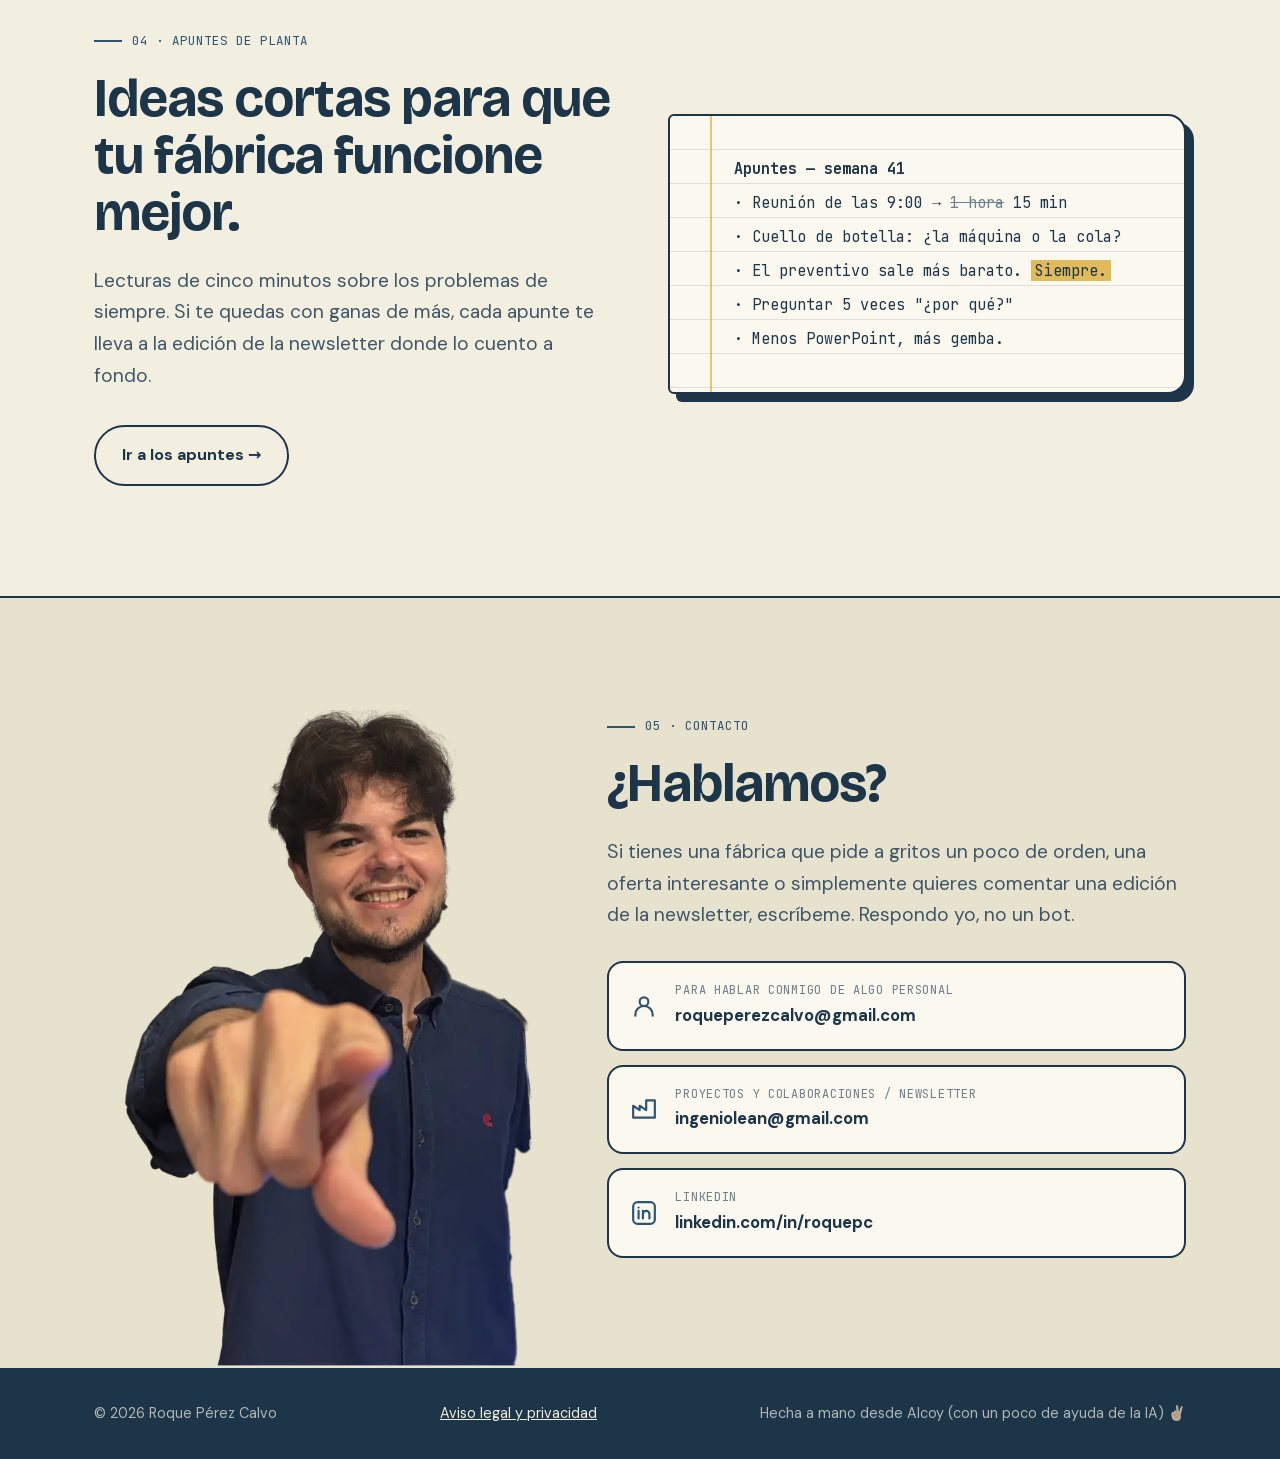
==== commit 077a7904: "Renueva la sección Dinero con Ingenio de la portada Foto de Roque con camisa verde apoyada en el bor" ====
--- a/index.html
+++ b/index.html
@@ -37,8 +37,10 @@
 
   <link rel="icon" href="favicon.svg" type="image/svg+xml">
   <link rel="stylesheet" href="estilos.css">
+  <link rel="alternate" type="application/rss+xml" title="Apuntes de planta · Roque Pérez Calvo" href="https://roqueperez.es/apuntes-de-planta/feed.xml">
 </head>
 <body>
+  <a class="saltar-contenido" href="#contenido">Saltar al contenido</a>
 
   <!-- ===================== CABECERA ===================== -->
   <header class="cabecera">
@@ -55,7 +57,7 @@
     </div>
   </header>
 
-  <main>
+  <main id="contenido" tabindex="-1">
 
     <!-- ===================== PORTADA ===================== -->
     <section class="portada" id="inicio">
@@ -295,18 +297,21 @@
     <section class="seccion" id="dinero-con-ingenio">
       <div class="contenedor">
         <div class="dinero aparece">
-          <a class="dinero-anotacion" href="dinero/index.html" data-goatcounter-click="portada-dinero-enlaces" data-texto="dinero.anotacion">📌 Las herramientas que uso →</a>
-          <div>
+          <div class="dinero-texto">
             <p class="etiqueta" data-texto="dinero.etiqueta">03 · Dinero con Ingenio</p>
             <h2 data-texto="dinero.titulo">Finanzas personales con la lógica de una fábrica.</h2>
             <p class="entradilla" data-texto="dinero.entradilla">Si en la planta busco qué sobra y qué falta, aquí hago lo mismo con el dinero. Menos despilfarro y más sistema: el patrimonio se construye con método, no con suerte.</p>
-          </div>
-          <div>
             <div class="temas" data-texto="dinero.temas" data-formato="temas"><span class="tema">Empezar a invertir desde cero</span><span class="tema">Ahorrar sin vivir a dieta</span><span class="tema">Gestión del patrimonio</span><span class="tema">Mentalidad financiera</span></div>
-            <p class="canales">
-              <a href="https://www.instagram.com/dineroconingenio/" target="_blank" rel="noopener"><svg viewBox="0 0 24 24" fill="none" stroke="currentColor" stroke-width="2"><rect x="2" y="2" width="20" height="20" rx="5"/><circle cx="12" cy="12" r="4"/><circle cx="17.5" cy="6.5" r="1" fill="currentColor"/></svg>@dineroconingenio</a>
-              <span data-texto="dinero.canales">Lo estoy cocinando a fuego lento (como el interés compuesto).</span>
-            </p>
+            <div class="botones dinero-botones">
+              <a href="https://www.instagram.com/dineroconingenio/" class="boton boton-verde" target="_blank" rel="noopener" data-goatcounter-click="portada-dinero-instagram"><svg viewBox="0 0 24 24" fill="none" stroke="currentColor" stroke-width="2" aria-hidden="true"><rect x="2" y="2" width="20" height="20" rx="5"/><circle cx="12" cy="12" r="4"/><circle cx="17.5" cy="6.5" r="1" fill="currentColor"/></svg><span data-texto="dinero.boton">Sígueme en Instagram</span></a>
+              <a class="dinero-anotacion" href="dinero/index.html" data-goatcounter-click="portada-dinero-enlaces" data-texto="dinero.anotacion">📌 Las herramientas que uso →</a>
+            </div>
+          </div>
+          <div class="dinero-foto">
+            <a class="dinero-bocadillo" href="https://www.instagram.com/dineroconingenio/" target="_blank" rel="noopener" data-goatcounter-click="portada-dinero-sistema" data-texto="dinero.bocadillo">Comenta <strong>SISTEMA</strong> en Instagram y te cuento cómo lo tengo montado</a>
+            <img src="img/roque-dinero.webp" width="617" height="640" loading="lazy" alt="Roque Pérez Calvo sonriendo, con camisa verde">
+            <span class="dinero-moneda" aria-hidden="true">€</span>
+            <span class="dinero-moneda dinero-moneda-2" aria-hidden="true">€</span>
           </div>
         </div>
       </div>
--- a/estilos.css
+++ b/estilos.css
@@ -325,13 +325,15 @@
 
 /* Dinero con Ingenio */
 .dinero {
-  display: grid; grid-template-columns: 1.1fr 0.9fr; gap: 48px; align-items: center;
+  display: grid; grid-template-columns: 1.1fr 0.9fr; gap: 24px; align-items: end;
   background: var(--verde-claro);
   border: 2px solid var(--tinta);
   border-radius: 28px;
-  padding: 60px;
+  padding: 60px 60px 0;
   position: relative; overflow: hidden;
 }
+.dinero-texto { padding-bottom: 60px; }
+.dinero-texto .entradilla { margin-bottom: 28px; }
 .dinero .etiqueta { color: var(--verde); }
 .sello {
   display: inline-block;
@@ -351,17 +353,61 @@
 .canales a { display: inline-flex; align-items: center; gap: 8px; color: var(--verde); font-weight: 700; text-decoration: none; }
 .canales a:hover { text-decoration: underline; }
 
-/* Anotación de la sección Dinero con Ingenio → página de enlaces */
+/* Botones de la sección Dinero con Ingenio */
+.dinero-botones { align-items: center; gap: 16px 20px; margin-top: 30px; }
+.boton-verde { background: var(--verde); border-color: var(--verde); color: var(--blanco); }
+.boton-verde svg { width: 20px; height: 20px; }
 .dinero-anotacion {
-  position: absolute; top: 26px; right: 30px; z-index: 2;
   display: inline-flex; align-items: center; gap: 8px;
   background: var(--blanco); border: 2px solid var(--tinta); border-radius: 12px; box-shadow: 4px 4px 0 var(--tinta);
-  padding: 9px 14px; transform: rotate(3deg);
+  padding: 9px 14px; transform: rotate(-2deg);
   font-family: var(--f-mono); font-size: .8rem; font-weight: 700; color: var(--verde); text-decoration: none;
   transition: transform .2s ease, box-shadow .2s ease;
 }
 .dinero-anotacion:hover { transform: rotate(0deg) translateY(-2px); box-shadow: 6px 6px 0 var(--tinta); }
-@media (max-width: 900px) { .dinero-anotacion { position: static; justify-self: start; margin-bottom: 4px; transform: rotate(-2deg); } }
+
+/* Foto de Roque con camisa verde, apoyada en el borde inferior */
+.dinero-foto { position: relative; align-self: end; display: grid; justify-items: center; }
+.dinero-foto::before {
+  content: ""; position: absolute; left: 50%; bottom: 0; transform: translate(-50%, 18%);
+  width: 96%; max-width: 460px; aspect-ratio: 1; border-radius: 50%;
+  background: var(--verde); opacity: .9;
+}
+.dinero-foto img { position: relative; width: 100%; max-width: 450px; }
+.dinero-bocadillo {
+  position: absolute; top: -70px; left: -10px; z-index: 2; max-width: 240px;
+  background: var(--blanco); border: 2px solid var(--tinta); border-radius: 18px; box-shadow: 4px 4px 0 var(--tinta);
+  padding: 12px 16px; transform: rotate(-3deg);
+  font-size: .9rem; line-height: 1.35; color: var(--tinta); text-decoration: none;
+  transition: transform .2s ease, box-shadow .2s ease;
+}
+.dinero-bocadillo::after {
+  content: ""; position: absolute; right: 34px; bottom: -11px; width: 18px; height: 18px;
+  background: var(--blanco); border-right: 2px solid var(--tinta); border-bottom: 2px solid var(--tinta);
+  transform: rotate(45deg);
+}
+.dinero-bocadillo strong { color: var(--verde); }
+.dinero-bocadillo:hover { transform: rotate(0deg) translateY(-2px); box-shadow: 6px 6px 0 var(--tinta); }
+.dinero-moneda {
+  position: absolute; right: 4%; top: 30%; z-index: 1;
+  width: 46px; height: 46px; border-radius: 50%; display: grid; place-items: center;
+  background: var(--dorado); border: 2px solid var(--tinta); box-shadow: 3px 3px 0 var(--tinta);
+  font-family: var(--f-titulo); font-weight: 800; font-size: 1.3rem; color: var(--tinta);
+  transform: rotate(12deg); animation: flotar 5s ease-in-out infinite;
+}
+.dinero-moneda-2 { right: auto; left: 6%; top: 58%; width: 34px; height: 34px; font-size: 1rem; transform: rotate(-10deg); animation-delay: -2.5s; }
+@keyframes flotar { 50% { translate: 0 -8px; } }
+@media (prefers-reduced-motion: reduce) { .dinero-moneda { animation: none; } }
+@media (max-width: 960px) {
+  .dinero { padding: 40px 28px 0; gap: 10px; }
+  .dinero-texto { padding-bottom: 20px; }
+  .dinero-foto { max-width: 360px; width: 100%; margin: 80px auto 0; }
+  .dinero-bocadillo { top: -64px; left: 0; }
+}
+@media (max-width: 760px) {
+  .dinero { padding: 32px 20px 0; }
+  .dinero-botones .boton { width: 100%; justify-content: center; }
+}
 
 /* Página de enlaces de Dinero con Ingenio (roqueperez.es/dinero/) */
 .dinero-enlaces-portada { padding: 56px 0 40px; background: var(--verde-claro); border-bottom: 2px solid var(--tinta); }
@@ -458,7 +504,6 @@
   .portada-foto { max-width: 440px; margin: 0 auto; width: 100%; }
   .yo-foto { max-width: 380px; }
   .pilares, .ediciones, .mochila, .estanteria { grid-template-columns: 1fr; }
-  .dinero { padding: 40px 28px; }
   .contacto-texto { padding-bottom: 0; }
   .contacto-foto { order: 2; }
 }
@@ -617,3 +662,40 @@
 @media (max-width: 960px) { .herramienta-cierre .contenedor { padding-bottom: 110px; } }
 @media (max-width: 760px) { .descarga { padding: 24px 20px; } }
 .herramienta-notas { flex-basis: 100%; font-size: .82rem; line-height: 1.5; color: var(--tinta-3); max-width: 760px; }
+
+/* ===================== ACCESIBILIDAD Y AYUDAS ===================== */
+/* «Saltar al contenido»: invisible hasta que se llega con el tabulador */
+.saltar-contenido {
+  position: absolute; left: 16px; top: 12px; z-index: 100;
+  background: var(--tinta); color: var(--papel); font-weight: 700; font-size: 0.95rem;
+  padding: 10px 18px; border-radius: 10px; text-decoration: none;
+  transform: translateY(-160%);
+}
+.saltar-contenido:focus { transform: none; outline: 3px solid var(--dorado); outline-offset: 2px; }
+main:focus { outline: none; }
+
+/* Botón discreto para volver arriba */
+.volver-arriba {
+  position: fixed; right: 20px; bottom: 20px; z-index: 40;
+  width: 44px; height: 44px; border-radius: 50%; cursor: pointer;
+  display: grid; place-items: center;
+  background: var(--blanco); color: var(--tinta); border: 1px solid var(--linea);
+  box-shadow: 0 4px 14px rgba(29, 53, 73, 0.12);
+  opacity: 0; visibility: hidden; transform: translateY(8px);
+  transition: opacity 0.25s, transform 0.25s, visibility 0.25s, background 0.2s;
+}
+.volver-arriba.visible { opacity: 0.85; visibility: visible; transform: none; }
+.volver-arriba:hover { opacity: 1; background: var(--dorado); }
+.volver-arriba:focus-visible { opacity: 1; outline: 3px solid var(--dorado); outline-offset: 3px; }
+.volver-arriba svg { width: 18px; height: 18px; }
+@media (max-width: 760px) { .volver-arriba { right: 14px; bottom: 14px; width: 40px; height: 40px; } }
+@media (prefers-reduced-motion: reduce) { .volver-arriba { transition: none; } }
+
+/* Enlace al feed RSS del blog */
+.rss-enlace {
+  display: inline-flex; align-items: center; gap: 8px; margin-top: 18px;
+  font-family: var(--f-mono); font-size: 0.85rem; color: var(--tinta-2); text-decoration: none;
+  border-bottom: 1px solid var(--linea);
+}
+.rss-enlace::before { content: ""; width: 10px; height: 10px; border-radius: 50%; background: var(--dorado); }
+.rss-enlace:hover { color: var(--tinta); border-bottom-color: var(--dorado); }
